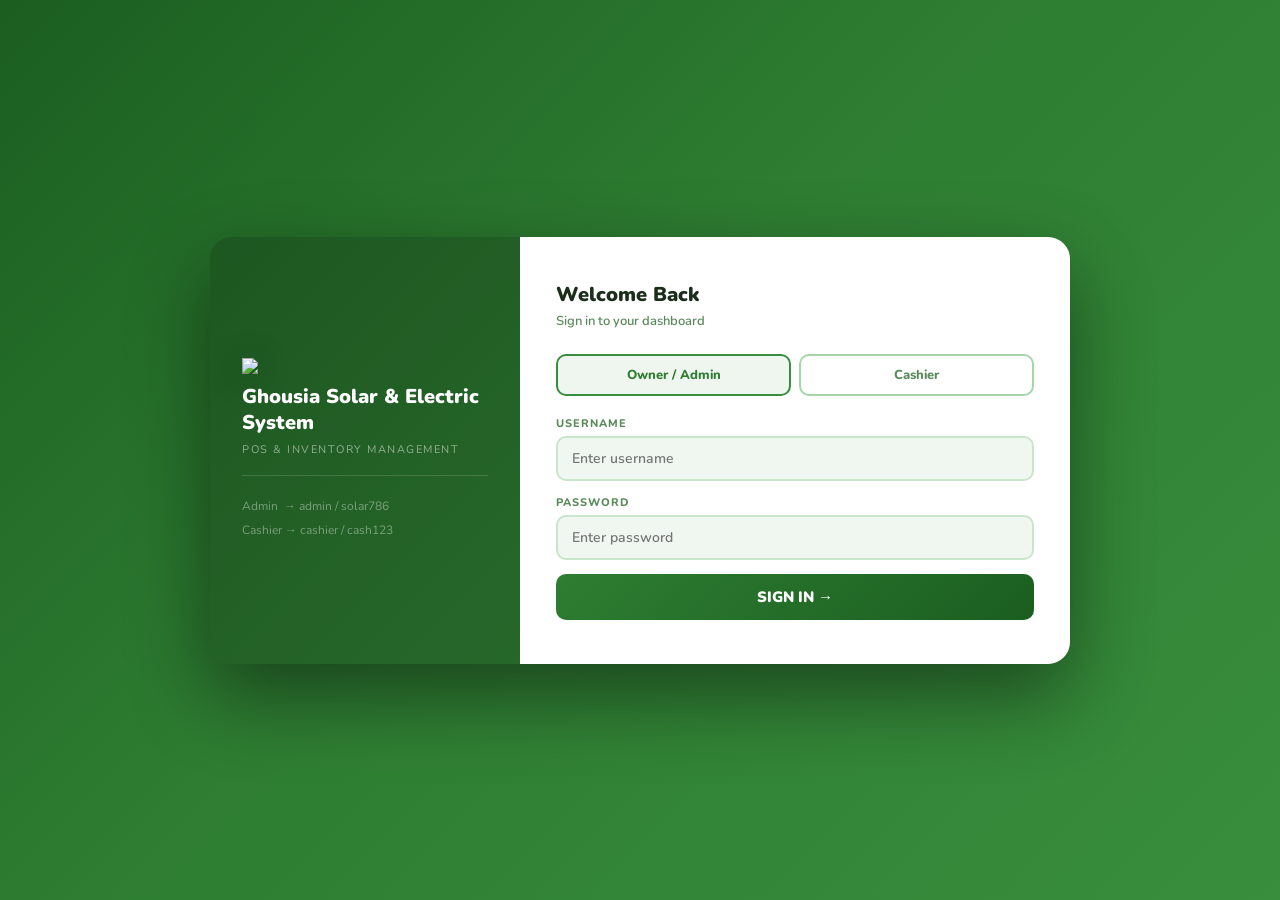
==== index.html @ 490445fc "index.html" ====
<!DOCTYPE html>
<html lang="en">
<head>
<meta charset="UTF-8">
<meta name="viewport" content="width=device-width, initial-scale=1.0">
<title>Ghousia Solar & Electric System — POS</title>
<link href="https://fonts.googleapis.com/css2?family=Nunito:wght@400;600;700;800;900&family=JetBrains+Mono:wght@400;600&display=swap" rel="stylesheet">
<style>
:root{
  --g1:#1B5E20;--g2:#2E7D32;--g3:#388E3C;--g4:#43A047;
  --g-accent:#00E676;--g-xlt:#C8E6C9;
  --bg:#F0F7F0;--panel:#E8F5E9;--card:#FFFFFF;
  --border:#C8E6C9;--border2:#A5D6A7;
  --text:#1A2E1A;--text2:#2E5D2E;--muted:#5A8A5A;
  --amber:#FF8F00;--red:#D32F2F;--blue:#1565C0;
  --sidebar:#1B5E20;
}
*{margin:0;padding:0;box-sizing:border-box;}
body{font-family:"Nunito",sans-serif;background:var(--bg);color:var(--text);min-height:100vh;}
@keyframes fadeUp{from{opacity:0;transform:translateY(16px)}to{opacity:1;transform:translateY(0)}}
::-webkit-scrollbar{width:5px}::-webkit-scrollbar-track{background:var(--bg)}::-webkit-scrollbar-thumb{background:var(--border2);border-radius:10px}

/* LOGIN */
#loginScreen{position:fixed;inset:0;z-index:9999;display:flex;align-items:center;justify-content:center;background:linear-gradient(135deg,#1B5E20,#2E7D32 45%,#388E3C)}
.lw{display:flex;border-radius:22px;overflow:hidden;width:860px;max-width:96vw;box-shadow:0 32px 80px rgba(0,0,0,.45);animation:fadeUp .5s ease}
.ll{width:310px;padding:44px 32px;display:flex;flex-direction:column;justify-content:center;flex-shrink:0;background:rgba(0,0,0,.2)}
.ll h1{font-size:20px;font-weight:900;color:#fff;line-height:1.3;margin-top:10px}
.ll p{font-size:11px;color:rgba(255,255,255,.5);margin-top:6px;letter-spacing:1.5px;text-transform:uppercase}
.ll hr{border:none;border-top:1px solid rgba(255,255,255,.15);margin:18px 0}
.ll .hint{font-size:12px;color:rgba(255,255,255,.4);line-height:2}
.lr{flex:1;background:#fff;padding:44px 36px}
.lr h2{font-size:20px;font-weight:900;color:var(--text);margin-bottom:4px}
.lr .sub{font-size:13px;color:var(--muted);margin-bottom:24px;font-weight:600}
.role-tabs{display:flex;gap:8px;margin-bottom:20px}
.role-tab{flex:1;padding:10px 8px;border:2px solid var(--border2);border-radius:10px;background:transparent;color:var(--muted);cursor:pointer;font-family:"Nunito",sans-serif;font-size:13px;font-weight:800;transition:.2s;text-align:center}
.role-tab.active{border-color:var(--g3);color:var(--g2);background:rgba(56,142,60,.08)}
.fg{margin-bottom:14px}
.fg label{display:block;font-size:11px;color:var(--muted);margin-bottom:5px;letter-spacing:1px;text-transform:uppercase;font-weight:800}
.fg input{width:100%;padding:11px 14px;background:var(--bg);border:2px solid var(--border);border-radius:10px;color:var(--text);font-family:"Nunito",sans-serif;font-size:14px;font-weight:600;outline:none;transition:.2s}
.fg input:focus{border-color:var(--g3);background:#fff}
.login-btn{width:100%;padding:13px;background:linear-gradient(135deg,#2E7D32,#1B5E20);border:none;border-radius:10px;color:#fff;font-family:"Nunito",sans-serif;font-size:15px;font-weight:900;cursor:pointer;transition:.2s;text-transform:uppercase}
.login-btn:hover{transform:translateY(-2px);box-shadow:0 8px 24px rgba(46,125,50,.45)}
.login-err{color:var(--red);font-size:12px;font-weight:800;text-align:center;margin-top:10px;display:none}

/* APP SHELL */
#app{display:none;height:100vh;flex-direction:row}
.sidebar{width:224px;background:var(--sidebar);display:flex;flex-direction:column;flex-shrink:0}
.sb-logo{padding:16px 14px 12px;border-bottom:1px solid rgba(255,255,255,.1)}
.sb-title{font-size:12px;font-weight:900;color:#A5D6A7;margin-top:6px;line-height:1.3}
.sb-sub{font-size:10px;color:rgba(255,255,255,.35)}
.sb-nav{flex:1;padding:10px 8px;overflow-y:auto}
.nav-sec{font-size:9px;color:rgba(255,255,255,.28);text-transform:uppercase;letter-spacing:1.5px;font-weight:800;padding:12px 8px 5px}
.nb{width:100%;display:flex;align-items:center;gap:9px;padding:9px 12px;border-radius:9px;border:none;background:transparent;color:rgba(255,255,255,.5);cursor:pointer;font-family:"Nunito",sans-serif;font-size:13px;font-weight:700;transition:.2s;margin-bottom:2px;text-align:left}
.nb:hover{background:rgba(255,255,255,.08);color:rgba(255,255,255,.9)}
.nb.active{background:var(--g-accent);color:#1B5E20}
.ni{font-size:14px;width:18px;text-align:center;flex-shrink:0}
.sb-foot{padding:12px 8px;border-top:1px solid rgba(255,255,255,.1)}
.user-info{padding:9px 12px;border-radius:9px;background:rgba(255,255,255,.07);margin-bottom:8px}
.u-role{font-size:10px;color:var(--g-accent);font-weight:900;text-transform:uppercase;letter-spacing:1px}
.u-name{font-size:13px;color:#fff;font-weight:800;margin-top:2px}
.logout-btn{width:100%;padding:9px;background:rgba(211,47,47,.14);border:1.5px solid rgba(211,47,47,.3);border-radius:8px;color:#ef5350;cursor:pointer;font-family:"Nunito",sans-serif;font-size:12px;font-weight:800;transition:.2s}
.logout-btn:hover{background:rgba(211,47,47,.26)}

/* TOPBAR */
.main{flex:1;display:flex;flex-direction:column;overflow:hidden}
.topbar{height:52px;background:var(--panel);border-bottom:2px solid var(--border);display:flex;align-items:center;padding:0 20px;flex-shrink:0;gap:12px}
.topbar h3{font-size:15px;font-weight:900;color:var(--text)}
.gst-pill{display:flex;align-items:center;gap:7px;padding:5px 13px;border-radius:20px;border:2px solid var(--border2);background:#fff;cursor:pointer;font-size:12px;font-weight:800;color:var(--muted);transition:.2s;user-select:none}
.gst-pill.on{border-color:var(--g3);color:var(--g2);background:var(--g-xlt)}
.gst-dot{width:8px;height:8px;border-radius:50%;background:var(--muted);transition:.2s}
.gst-pill.on .gst-dot{background:var(--g3)}
.tb-right{margin-left:auto;display:flex;align-items:center;gap:10px}
.clock{font-family:"JetBrains Mono",monospace;font-size:12px;color:var(--text2);font-weight:600}
.content{flex:1;overflow-y:auto;padding:18px 20px;background:var(--bg)}
.page{display:none;animation:fadeUp .3s ease}
.page.active{display:block}

/* STATS */
.stats-grid{display:grid;grid-template-columns:repeat(4,1fr);gap:12px;margin-bottom:18px}
.sc{background:var(--card);border:2px solid var(--border);border-radius:13px;padding:15px 17px}
.sc .si{font-size:22px;margin-bottom:6px}
.sc .sl{font-size:10px;color:var(--muted);font-weight:800;text-transform:uppercase;letter-spacing:1px}
.sc .sv{font-size:23px;font-weight:900;margin-top:4px;font-family:"JetBrains Mono",monospace}
.sc.green .sv{color:var(--g3)}.sc.amber .sv{color:var(--amber)}.sc.blue .sv{color:var(--blue)}.sc.red .sv{color:var(--red)}

/* HELPERS */
.sh{display:flex;align-items:center;justify-content:space-between;margin-bottom:12px}
.st{font-size:15px;font-weight:900;color:var(--text)}.st span{color:var(--g3)}
.btn{padding:8px 16px;border-radius:9px;border:none;cursor:pointer;font-family:"Nunito",sans-serif;font-size:13px;font-weight:800;display:inline-flex;align-items:center;gap:5px;transition:.2s}
.btn-primary{background:linear-gradient(135deg,#388E3C,#1B5E20);color:#fff}
.btn-primary:hover{transform:translateY(-1px);box-shadow:0 5px 16px rgba(56,142,60,.4)}
.btn-success{background:rgba(56,142,60,.1);color:var(--g3);border:1.5px solid rgba(56,142,60,.3)}
.btn-success:hover{background:rgba(56,142,60,.2)}
.btn-danger{background:rgba(211,47,47,.09);color:var(--red);border:1.5px solid rgba(211,47,47,.2)}
.btn-danger:hover{background:rgba(211,47,47,.18)}
.btn-ghost{background:#fff;color:var(--text2);border:1.5px solid var(--border2)}
.btn-ghost:hover{border-color:var(--g3);color:var(--g2)}
.btn-blue{background:rgba(21,101,192,.1);color:var(--blue);border:1.5px solid rgba(21,101,192,.25)}
.btn-blue:hover{background:rgba(21,101,192,.2)}
.btn-amber{background:rgba(255,143,0,.1);color:var(--amber);border:1.5px solid rgba(255,143,0,.25)}
.btn-sm{padding:5px 10px;font-size:12px}

/* TABLE */
.tw{background:var(--card);border:2px solid var(--border);border-radius:13px;overflow:hidden}
table{width:100%;border-collapse:collapse}
th{background:var(--panel);padding:10px 13px;text-align:left;font-size:10px;color:var(--muted);text-transform:uppercase;letter-spacing:1px;font-weight:900;border-bottom:2px solid var(--border)}
td{padding:10px 13px;border-top:1px solid var(--border);font-size:13px;color:var(--text);vertical-align:middle}
tr:hover td{background:rgba(56,142,60,.025)}
.badge{display:inline-block;padding:3px 9px;border-radius:20px;font-size:11px;font-weight:800}
.bg-green{background:rgba(56,142,60,.12);color:var(--g3)}
.bg-red{background:rgba(211,47,47,.12);color:var(--red)}
.bg-yellow{background:rgba(255,143,0,.14);color:#B86A00}
.bg-blue{background:rgba(21,101,192,.12);color:var(--blue)}
.bg-purple{background:rgba(156,39,176,.12);color:#7B1FA2}

/* SEARCH */
.sr{display:flex;gap:10px;margin-bottom:12px;align-items:center}
.sb2{flex:1;display:flex;align-items:center;gap:8px;background:var(--card);border:2px solid var(--border);border-radius:10px;padding:9px 13px}
.sb2 input{flex:1;background:transparent;border:none;color:var(--text);font-family:"Nunito",sans-serif;font-size:14px;font-weight:600;outline:none}
.sb2 input::placeholder{color:var(--muted)}

/* MODAL */
.mo{position:fixed;inset:0;background:rgba(27,94,32,.45);backdrop-filter:blur(5px);display:none;align-items:center;justify-content:center;z-index:1000}
.mo.open{display:flex}
.md{background:var(--card);border:2px solid var(--border);border-radius:18px;padding:26px;width:520px;max-width:96vw;max-height:90vh;overflow-y:auto;animation:fadeUp .3s ease}
.md-wide{width:700px}
.md h3{font-size:17px;font-weight:900;margin-bottom:18px;color:var(--g2)}
.mg{display:grid;grid-template-columns:1fr 1fr;gap:12px}
.mg.triple{grid-template-columns:1fr 1fr 1fr}
.fg2{display:flex;flex-direction:column;gap:5px}
.fg2.full{grid-column:1/-1}
.fg2 label{font-size:11px;color:var(--muted);text-transform:uppercase;letter-spacing:1px;font-weight:800}
.fg2 input,.fg2 select,.fg2 textarea{padding:10px 13px;background:var(--bg);border:2px solid var(--border);border-radius:9px;color:var(--text);font-family:"Nunito",sans-serif;font-size:14px;font-weight:600;outline:none;transition:.2s}
.fg2 input:focus,.fg2 select:focus{border-color:var(--g3);background:#fff}
.fg2 select option{background:#fff}
.ma{display:flex;gap:9px;margin-top:20px;justify-content:flex-end}

/* POS */
.pos-layout{display:grid;grid-template-columns:1fr 368px;gap:13px;height:calc(100vh - 92px)}
.pos-left{overflow-y:auto;display:flex;flex-direction:column;gap:10px}
.cat-tabs{display:flex;gap:6px;flex-wrap:wrap}
.ct{padding:6px 13px;border-radius:20px;border:2px solid var(--border2);background:#fff;color:var(--muted);cursor:pointer;font-family:"Nunito",sans-serif;font-size:12px;font-weight:800;transition:.2s;white-space:nowrap}
.ct.active{background:var(--g3);color:#fff;border-color:var(--g3)}
.pg{display:grid;grid-template-columns:repeat(auto-fill,minmax(148px,1fr));gap:9px}
.pc{background:var(--card);border:2px solid var(--border);border-radius:11px;padding:13px;cursor:pointer;transition:.2s}
.pc:hover{border-color:var(--g3);transform:translateY(-2px);box-shadow:0 5px 18px rgba(56,142,60,.18)}
.pc.oos{opacity:.4;pointer-events:none}
.pi{font-size:24px;margin-bottom:5px}.pn{font-size:12px;font-weight:800;line-height:1.3}
.pp{font-size:13px;font-weight:900;color:var(--g3);margin-top:4px;font-family:"JetBrains Mono",monospace}
.pst{font-size:11px;color:var(--muted);margin-top:2px;font-weight:600}
.pos-cart{background:var(--card);border:2px solid var(--border);border-radius:13px;display:flex;flex-direction:column;overflow:hidden}
.ch{padding:12px 15px;border-bottom:2px solid var(--border);background:var(--panel);display:flex;align-items:center;justify-content:space-between}
.ch h3{font-size:14px;font-weight:900}
.cb{flex:1;overflow-y:auto;padding:9px}
.ci{display:flex;align-items:center;gap:7px;padding:8px 9px;border-radius:9px;margin-bottom:5px;background:var(--bg);border:1.5px solid var(--border)}
.cii{flex:1;min-width:0}
.cin{font-size:12px;font-weight:800;white-space:nowrap;overflow:hidden;text-overflow:ellipsis}
.cip{font-size:11px;color:var(--muted);font-weight:600}
.qc{display:flex;align-items:center;gap:3px;flex-shrink:0}
.qb{width:21px;height:21px;border-radius:6px;border:1.5px solid var(--border2);background:#fff;color:var(--text);cursor:pointer;font-size:14px;display:flex;align-items:center;justify-content:center;font-weight:900}
.qb:hover{border-color:var(--g3);color:var(--g3)}
.qv{font-family:"JetBrains Mono",monospace;font-size:13px;min-width:20px;text-align:center;font-weight:700}
.cf{padding:12px 15px;border-top:2px solid var(--border);background:var(--panel)}
.tr{display:flex;justify-content:space-between;align-items:center;font-size:13px;color:var(--text2);margin-bottom:5px;font-weight:700}
.tr.gstr{color:var(--amber)}
.tr.big{font-size:19px;font-weight:900;color:var(--g2);margin-top:8px;padding-top:8px;border-top:2px dashed var(--border2)}
.fl{font-size:10px;color:var(--muted);font-weight:800;text-transform:uppercase;letter-spacing:1px;margin:9px 0 4px}
.fi{width:100%;padding:8px 12px;background:#fff;border:2px solid var(--border);border-radius:8px;color:var(--text);font-family:"Nunito",sans-serif;font-size:13px;font-weight:700;outline:none}
.fi:focus{border-color:var(--g3)}
.fi-sm{width:74px;padding:4px 8px;background:#fff;border:2px solid var(--border);border-radius:7px;font-family:"Nunito",sans-serif;font-size:13px;font-weight:700;color:var(--text);text-align:right;outline:none}
.ckbtn{width:100%;padding:13px;margin-top:11px;background:linear-gradient(135deg,#388E3C,#1B5E20);border:none;border-radius:10px;color:#fff;font-family:"Nunito",sans-serif;font-size:15px;font-weight:900;cursor:pointer;transition:.2s}
.ckbtn:hover{transform:translateY(-1px);box-shadow:0 7px 22px rgba(56,142,60,.45)}

/* REPORTS */
.rg{display:grid;grid-template-columns:repeat(3,1fr);gap:12px;margin-bottom:18px}
.rc{background:var(--card);border:2px solid var(--border);border-radius:13px;padding:17px}
.rc h4{font-size:10px;font-weight:800;color:var(--muted);text-transform:uppercase;letter-spacing:1px;margin-bottom:7px}
.rbig{font-size:25px;font-weight:900;font-family:"JetBrains Mono",monospace}
.rsub{font-size:12px;color:var(--muted);margin-top:3px;font-weight:600}

/* ACTIVITY */
.ait{display:flex;align-items:flex-start;gap:10px;padding:10px 13px;border-bottom:1px solid var(--border);font-size:13px}
.ait:last-child{border-bottom:none}
.ad{width:9px;height:9px;border-radius:50%;flex-shrink:0;margin-top:4px}
.ad.sale{background:var(--g3)}.ad.restock{background:var(--blue)}.ad.product{background:var(--amber)}.ad.customer{background:#9C27B0}.ad.expense{background:var(--red)}

/* TOP PRODUCTS */
.tpi{display:flex;align-items:center;gap:10px;padding:9px 13px;border-bottom:1px solid var(--border)}
.tpi:last-child{border-bottom:none}
.tpr{width:22px;height:22px;border-radius:50%;background:var(--g3);color:#fff;font-size:11px;font-weight:900;display:flex;align-items:center;justify-content:center;flex-shrink:0}
.pb-wrap{background:var(--bg);border-radius:20px;height:7px;overflow:hidden;margin-top:5px}
.pb{height:100%;border-radius:20px;background:linear-gradient(90deg,#388E3C,#00E676);transition:width .4s ease}

/* QUICK ACTIONS */
.qa{display:flex;gap:9px;margin-bottom:18px;flex-wrap:wrap}
.qab{display:flex;align-items:center;gap:7px;padding:9px 16px;border-radius:11px;border:2px solid var(--border2);background:var(--card);color:var(--text2);cursor:pointer;font-family:"Nunito",sans-serif;font-size:13px;font-weight:800;transition:.2s}
.qab:hover{border-color:var(--g3);color:var(--g2);transform:translateY(-1px);box-shadow:0 4px 14px rgba(56,142,60,.15)}

/* EXPENSE */
.exp-stats{display:grid;grid-template-columns:repeat(3,1fr);gap:12px;margin-bottom:16px}

/* RETURN */
.ret-item{display:flex;align-items:center;gap:10px;padding:8px 10px;border-radius:8px;background:var(--bg);border:1.5px solid var(--border);margin-bottom:6px}

/* RECEIPT */
.receipt{background:#fff;color:#222;padding:20px;border-radius:10px;font-family:"JetBrains Mono",monospace;font-size:12px;border:2px dashed #bbb;max-width:295px;margin:0 auto;line-height:1.6}
.receipt h4{text-align:center;font-size:14px;margin-bottom:2px;font-weight:700}
.rsub2{text-align:center;font-size:11px;color:#777;margin-bottom:4px}
.rl{display:flex;justify-content:space-between;margin:2px 0;font-size:12px}
.rdiv{border-top:1px dashed #ccc;margin:6px 0}
.rtot{font-weight:700;font-size:13px}
.rgst{color:#B86A00;font-weight:700}

/* TOAST */
#toast{position:fixed;bottom:24px;right:24px;background:var(--card);border:2px solid var(--border);border-radius:11px;padding:12px 18px;font-size:13px;font-weight:800;display:none;z-index:9998;border-left:4px solid var(--g3);box-shadow:0 6px 24px rgba(0,0,0,.1);animation:fadeUp .3s ease}
#toast.err{border-left-color:var(--red)}
#toast.warn{border-left-color:var(--amber)}

.empty{text-align:center;padding:40px 20px;color:var(--muted)}
.empty .ei{font-size:38px;margin-bottom:8px}
.empty p{font-size:14px;font-weight:700}

/* CSV Import area */
.import-zone{border:2px dashed var(--border2);border-radius:11px;padding:20px;text-align:center;background:var(--bg);cursor:pointer;transition:.2s}
.import-zone:hover{border-color:var(--g3);background:var(--g-xlt)}
.import-zone input[type=file]{display:none}
</style>
</head>
<body>

<!-- LOGIN -->
<div id="loginScreen">
  <div class="lw">
    <div class="ll">
      <img src="g1.png" style="width:120px;height:auto;display:block;filter:drop-shadow(0 4px 16px rgba(0,0,0,.3))">
      <h1>Ghousia Solar & Electric System</h1>
      <p>POS &amp; Inventory Management</p>
      <hr>
      <div class="hint"> Admin &nbsp;→ admin / solar786<br> Cashier → cashier / cash123</div>
    </div>
    <div class="lr">
      <h2>Welcome Back </h2>
      <div class="sub">Sign in to your dashboard</div>
      <div class="role-tabs">
        <button class="role-tab active" onclick="setRole('admin')"> Owner / Admin</button>
        <button class="role-tab" onclick="setRole('cashier')"> Cashier</button>
      </div>
      <div class="fg"><label>Username</label><input type="text" id="loginUser" placeholder="Enter username"></div>
      <div class="fg"><label>Password</label><input type="password" id="loginPass" placeholder="Enter password"></div>
      <button class="login-btn" onclick="doLogin()">Sign In →</button>
      <div class="login-err" id="loginError"> Invalid credentials. Try again.</div>
    </div>
  </div>
</div>

<!-- APP -->
<div id="app">
  <div class="sidebar">
    <div class="sb-logo">
      <img src="g1.png" style="width:46px;height:46px;object-fit:contain;display:block;filter:drop-shadow(0 2px 8px rgba(0,0,0,.4))">
      <div class="sb-title">Ghousia Solar & Electric</div>
      <div class="sb-sub">Point of Sale System</div>
    </div>
    <nav class="sb-nav">
      <div class="nav-sec">Main</div>
      <button class="nb active" onclick="showPage('dashboard')" id="nav-dashboard"><span class="ni"></span>Dashboard</button>
      <button class="nb" onclick="showPage('pos')" id="nav-pos"><span class="ni"></span>POS / Sale</button>
      <div class="nav-sec">Management</div>
      <button class="nb" onclick="showPage('inventory')" id="nav-inventory"><span class="ni"></span>Inventory</button>
      <button class="nb" onclick="showPage('customers')" id="nav-customers"><span class="ni"></span>Customers</button>
      <button class="nb" onclick="showPage('sales')" id="nav-sales"><span class="ni"></span>Sales History</button>
      <button class="nb" onclick="showPage('reports')" id="nav-reports"><span class="ni"></span>Reports</button>
      <div class="nav-sec admin-only">Admin</div>
      <button class="nb admin-only" onclick="showPage('expenses')" id="nav-expenses"><span class="ni"></span>Expenses</button>
      <button class="nb" onclick="showPage('returns')" id="nav-returns"><span class="ni">↩</span>Returns</button>
      <button class="nb" onclick="showPage('activity')" id="nav-activity"><span class="ni"></span>Activity Log</button>
      <button class="nb admin-only" onclick="showPage('settings')" id="nav-settings"><span class="ni">⚙️</span>Settings</button>
    </nav>
    <div class="sb-foot">
      <div class="user-info"><div class="u-role" id="uRole">—</div><div class="u-name" id="uName">—</div></div>
      <button class="logout-btn" onclick="doLogout()"> Logout</button>
    </div>
  </div>

  <div class="main">
    <div class="topbar">
      <h3 id="topTitle">Dashboard</h3>
      <div class="gst-pill" id="gstPill" onclick="toggleGST()">
        <div class="gst-dot"></div><span id="gstPillTxt">GST OFF</span><span id="gstPillRate" style="font-family:JetBrains Mono,monospace;font-size:11px"></span>
      </div>
      <div class="tb-right"><span class="clock" id="clk"></span></div>
    </div>
    <div class="content">

<!-- DASHBOARD -->
<div class="page active" id="page-dashboard">
  <div class="qa">
    <button class="qab" onclick="showPage('pos')"><span></span>New Sale</button>
    <button class="qab admin-only" onclick="openAddProd()"><span>➕</span>Add Product</button>
    <button class="qab admin-only" onclick="openAddExpense()"><span>💸</span>Add Expense</button>
    <button class="qab" onclick="showPage('returns')"><span>↩️</span>Return</button>
    <button class="qab" onclick="showPage('reports')"><span>📈</span>Reports</button>
  </div>
  <div class="stats-grid">
    <div class="sc green"><div class="si">💰</div><div class="sl">Today Revenue</div><div class="sv" id="d-rev">Rs 0</div></div>
    <div class="sc amber"><div class="si"></div><div class="sl">Items Sold Today</div><div class="sv" id="d-items">0</div></div>
    <div class="sc blue"><div class="si">🗃️</div><div class="sl">Total Products</div><div class="sv" id="d-prods">0</div></div>
    <div class="sc red"><div class="si">⚠️</div><div class="sl">Low Stock Alerts</div><div class="sv" id="d-low">0</div></div>
  </div>
  <div style="display:grid;grid-template-columns:1fr 1fr;gap:14px">
    <div>
      <div class="sh"><div class="st">⚠️ Low <span>Stock</span></div></div>
      <div class="tw"><table><thead><tr><th>Product</th><th>Stock</th><th>Action</th></tr></thead><tbody id="lowTbl"></tbody></table></div>
    </div>
    <div>
      <div class="sh"><div class="st">🕑 Recent <span>Sales</span></div></div>
      <div class="tw"><table><thead><tr><th>Invoice</th><th>Total</th><th>GST</th><th>Time</th></tr></thead><tbody id="recTbl"></tbody></table></div>
    </div>
  </div>
</div>

<!-- POS -->
<div class="page" id="page-pos">
  <div class="pos-layout">
    <div class="pos-left">
      <div class="sr"><div class="sb2"><span>🔍</span><input type="text" id="posQ" placeholder="Search products by name or SKU..." oninput="renderPOS()"></div></div>
      <div class="cat-tabs" id="catTabs"></div>
      <div class="pg" id="prodGrid"></div>
    </div>
    <div class="pos-cart">
      <div class="ch"><h3>🛒 Current Sale</h3><button class="btn btn-danger btn-sm" onclick="clearCart()">Clear</button></div>
      <div class="cb" id="cartBody"><div class="empty"><div class="ei">🛒</div><p>Cart is empty</p></div></div>
      <div class="cf">
        <div class="tr"><span>Subtotal</span><span id="cSub">Rs 0</span></div>
        <div class="tr"><span>Discount (Rs)</span><input type="number" id="discInp" value="0" min="0" oninput="updateTotals()" class="fi-sm"></div>
        <div class="tr gstr" id="gstRow" style="display:none"><span>GST (<span id="gstRD">0</span>%)</span><span id="cGST">Rs 0</span></div>
        <div class="tr big"><span>TOTAL</span><span id="cTotal">Rs 0</span></div>
        <div class="fl">Customer</div>
        <select class="fi" id="posCust"><option value="">— Walk-in Customer —</option></select>
        <div class="fl">Payment Method</div>
        <select class="fi" id="payMeth"><option>Cash</option><option>Bank Transfer</option><option>JazzCash</option><option>EasyPaisa</option><option>Credit</option></select>
        <button class="ckbtn" onclick="checkout()">⚡ COMPLETE SALE</button>
      </div>
    </div>
  </div>
</div>

<!-- INVENTORY -->
<div class="page" id="page-inventory">
  <div class="sh">
    <div class="st"> <span>Inventory</span></div>
    <div style="display:flex;gap:7px;flex-wrap:wrap">
      <button class="btn btn-ghost" onclick="exportInvCSV()">📥 Export CSV</button>
      <button class="btn btn-amber" onclick="triggerImportCSV()">📤 Import CSV</button>
      <input type="file" id="csvFileInput" accept=".csv" style="display:none" onchange="importInvCSV(event)">
      <button class="btn btn-ghost" onclick="downloadCSVTemplate()">📋 CSV Template</button>
      <button class="btn btn-primary admin-only" onclick="openAddProd()">➕ Add Product</button>
    </div>
  </div>
  <!-- CSV instructions -->
  <div id="csvHelp" style="background:#fff;border:2px solid var(--border);border-radius:11px;padding:13px 16px;margin-bottom:13px;font-size:12px;color:var(--text2)">
    <b style="color:var(--g2)">📋 CSV Import Format:</b> Columns must be in order →
    <code style="background:var(--bg);padding:2px 6px;border-radius:5px;font-family:JetBrains Mono,monospace">Name, SKU, Category, BuyPrice, SellPrice, Stock, MinStock, Unit, Icon, Description</code>
    &nbsp;<button class="btn btn-ghost btn-sm" onclick="document.getElementById('csvHelp').style.display='none'">✕</button>
  </div>
  <div class="sr">
    <div class="sb2"><span>🔍</span><input type="text" id="invQ" placeholder="Search by name, SKU, category..." oninput="renderInv()"></div>
    <select id="invCatF" onchange="renderInv()" style="padding:9px 13px;background:var(--card);border:2px solid var(--border);border-radius:10px;font-family:Nunito,sans-serif;font-size:13px;font-weight:700;color:var(--text2);outline:none"><option value="">All Categories</option></select>
    <select id="invStatusF" onchange="renderInv()" style="padding:9px 13px;background:var(--card);border:2px solid var(--border);border-radius:10px;font-family:Nunito,sans-serif;font-size:13px;font-weight:700;color:var(--text2);outline:none">
      <option value="">All Status</option><option value="low">Low Stock</option><option value="out">Out of Stock</option><option value="ok">In Stock</option>
    </select>
  </div>
  <div class="tw">
    <table><thead><tr><th>SKU</th><th>Product</th><th>Category</th><th>Buy Price</th><th>Sell Price</th><th>Stock</th><th>Min Stock</th><th>Status</th><th>Actions</th></tr></thead>
    <tbody id="invTbl"></tbody></table>
  </div>
</div>

<!-- CUSTOMERS -->
<div class="page" id="page-customers">
  <div class="sh">
    <div class="st">👥 <span>Customers</span></div>
    <div style="display:flex;gap:7px">
      <button class="btn btn-ghost" onclick="exportCustCSV()">📥 Export CSV</button>
      <button class="btn btn-primary" onclick="openAddCust()">➕ Add Customer</button>
    </div>
  </div>
  <div class="sr" style="margin-bottom:14px"><div class="sb2"><span>🔍</span><input type="text" id="custQ" placeholder="Search by name or phone..." oninput="renderCusts()"></div></div>
  <div id="custGrid" style="display:grid;grid-template-columns:repeat(auto-fill,minmax(268px,1fr));gap:13px"></div>
</div>

<!-- SALES HISTORY -->
<div class="page" id="page-sales">
  <div class="sh">
    <div class="st">📋 Sales <span>History</span></div>
    <div style="display:flex;gap:7px;align-items:center">
      <input type="date" id="saleDateF" onchange="renderSales()" style="padding:8px 13px;background:var(--card);border:2px solid var(--border);border-radius:9px;color:var(--text);font-family:Nunito,sans-serif;font-size:13px;font-weight:700;outline:none">
      <button class="btn btn-ghost" onclick="document.getElementById('saleDateF').value='';renderSales()">Clear</button>
      <button class="btn btn-ghost" onclick="exportSalesCSV()">📥 Export</button>
    </div>
  </div>
  <div class="tw"><table><thead><tr><th>Invoice</th><th>Date & Time</th><th>Customer</th><th>Items</th><th>Payment</th><th>Subtotal</th><th>Discount</th><th>GST</th><th>Total</th><th>Cashier</th><th></th></tr></thead><tbody id="saleTbl"></tbody></table></div>
</div>

<!-- REPORTS -->
<div class="page" id="page-reports">
  <div class="sh">
    <div class="st">📈 Reports & <span>Analytics</span></div>
    <div style="display:flex;gap:7px">
      <select id="repPeriod" onchange="renderReports()" style="padding:8px 13px;background:var(--card);border:2px solid var(--border);border-radius:9px;font-family:Nunito,sans-serif;font-size:13px;font-weight:700;color:var(--text2);outline:none">
        <option value="today">Today</option><option value="week">This Week</option><option value="month" selected>This Month</option><option value="all">All Time</option>
      </select>
      <button class="btn btn-ghost" onclick="exportRepCSV()">📥 Export Report</button>
    </div>
  </div>
  <div class="rg" id="repCards"></div>
  <div style="display:grid;grid-template-columns:1fr 1fr;gap:14px">
    <div><div class="sh"><div class="st">🏆 Top <span>Products</span></div></div><div class="tw" id="topProdsWrap"></div></div>
    <div><div class="sh"><div class="st">💳 Payment <span>Breakdown</span></div></div><div class="tw" id="payBreak"></div></div>
  </div>
</div>

<!-- EXPENSES -->
<div class="page" id="page-expenses">
  <div class="sh">
    <div class="st">💸 <span>Expenses</span></div>
    <div style="display:flex;gap:7px">
      <button class="btn btn-ghost" onclick="exportExpCSV()">📥 Export</button>
      <button class="btn btn-primary admin-only" onclick="openAddExpense()">➕ Add Expense</button>
    </div>
  </div>
  <div class="exp-stats" id="expStats"></div>
  <div class="tw"><table><thead><tr><th>Date</th><th>Category</th><th>Description</th><th>Amount</th><th>Paid By</th><th>Note</th><th>Actions</th></tr></thead><tbody id="expTbl"></tbody></table></div>
</div>

<!-- RETURNS -->
<div class="page" id="page-returns">
  <div class="sh"><div class="st">↩️ Returns & <span>Refunds</span></div></div>
  <div style="background:var(--card);border:2px solid var(--border);border-radius:13px;padding:18px;margin-bottom:14px">
    <div style="font-size:14px;font-weight:900;color:var(--text);margin-bottom:13px">🔍 Find Sale to Return</div>
    <div style="display:flex;gap:10px">
      <input type="number" id="retInvInp" placeholder="Invoice Number..." style="flex:1;padding:11px 14px;background:var(--bg);border:2px solid var(--border);border-radius:10px;color:var(--text);font-family:JetBrains Mono,monospace;font-size:15px;font-weight:700;outline:none">
      <button class="btn btn-primary" onclick="findReturnSale()">🔍 Find</button>
    </div>
    <div id="retDetails" style="margin-top:13px"></div>
  </div>
  <div class="sh"><div class="st">📋 Return <span>History</span></div></div>
  <div class="tw"><table><thead><tr><th>Return #</th><th>Invoice</th><th>Date</th><th>Customer</th><th>Items</th><th>Refund</th><th>Reason</th></tr></thead><tbody id="retTbl"></tbody></table></div>
</div>

<!-- ACTIVITY LOG -->
<div class="page" id="page-activity">
  <div class="sh"><div class="st">📝 Activity <span>Log</span></div><button class="btn btn-ghost" onclick="renderActivity()">🔄 Refresh</button></div>
  <div class="tw"><div id="actList"></div></div>
</div>

<!-- SETTINGS -->
<div class="page" id="page-settings">
  <div class="sh"><div class="st">⚙️ <span>Settings</span></div></div>
  <div style="display:grid;grid-template-columns:1fr 1fr;gap:15px">
    <div class="tw" style="padding:20px">
      <div style="font-size:14px;font-weight:900;color:var(--g2);margin-bottom:13px">🏪 Shop Info</div>
      <div class="fg2" style="margin-bottom:11px"><label>Shop Name</label><input type="text" id="sName"></div>
      <div class="fg2" style="margin-bottom:11px"><label>Address</label><input type="text" id="sAddr"></div>
      <div class="fg2" style="margin-bottom:13px"><label>Phone</label><input type="text" id="sPhone"></div>
      <button class="btn btn-primary" onclick="saveSettings()">Save Settings</button>
    </div>
    <div class="tw" style="padding:20px">
      <div style="font-size:14px;font-weight:900;color:var(--g2);margin-bottom:13px">🧾 GST / Tax Settings</div>
      <div class="fg2" style="margin-bottom:11px"><label>GST Rate (%)</label><input type="number" id="gstRateInp" placeholder="17" min="0" max="100" step="0.5"></div>
      <div style="display:flex;align-items:center;gap:10px;margin-bottom:13px;padding:11px;background:var(--bg);border-radius:9px;border:1.5px solid var(--border)">
        <div><div style="font-size:13px;font-weight:800">GST Status</div><div style="font-size:11px;color:var(--muted);font-weight:600" id="gstStatTxt">OFF</div></div>
        <button class="btn btn-success" id="gstTogBtn" onclick="toggleGST()" style="margin-left:auto">Enable GST</button>
      </div>
      <button class="btn btn-primary" onclick="saveGSTSettings()">Save GST Settings</button>
    </div>
    <div class="tw" style="padding:20px">
      <div style="font-size:14px;font-weight:900;color:var(--g2);margin-bottom:13px">🔒 Change Admin Password</div>
      <div class="fg2" style="margin-bottom:11px"><label>Current Password</label><input type="password" id="curP"></div>
      <div class="fg2" style="margin-bottom:11px"><label>New Password</label><input type="password" id="newP"></div>
      <div class="fg2" style="margin-bottom:13px"><label>Confirm Password</label><input type="password" id="conP"></div>
      <button class="btn btn-primary" onclick="changePwd()">Update Password</button>
    </div>
    <div class="tw" style="padding:20px">
      <div style="font-size:14px;font-weight:900;color:var(--g2);margin-bottom:13px">📂 Product Categories</div>
      <div style="display:flex;gap:8px;margin-bottom:11px">
        <input type="text" id="newCatInp" placeholder="New category name..." style="flex:1;padding:9px 13px;background:var(--bg);border:2px solid var(--border);border-radius:9px;color:var(--text);font-family:Nunito,sans-serif;font-size:14px;font-weight:600;outline:none">
        <button class="btn btn-primary" onclick="addCat()">Add</button>
      </div>
      <div id="catListEl"></div>
    </div>
    <div class="tw" style="padding:20px;grid-column:1/-1">
      <div style="font-size:14px;font-weight:900;color:var(--red);margin-bottom:8px">⚠️ Danger Zone</div>
      <p style="color:var(--muted);font-size:13px;margin-bottom:12px;font-weight:600">Irreversible actions.</p>
      <div style="display:flex;gap:10px">
        <button class="btn btn-danger" onclick="clearSales()">🗑 Clear Sales History</button>
        <button class="btn btn-danger" onclick="clearInv()">⚠️ Clear Inventory</button>
        <button class="btn btn-danger" onclick="clearAll()">🔥 Reset Everything</button>
      </div>
    </div>
  </div>
</div>

    </div><!-- content -->
  </div><!-- main -->
</div><!-- app -->

<!-- MODALS -->
<!-- Product Modal -->
<div class="mo" id="prodModal">
  <div class="md md-wide">
    <h3 id="prodModalTitle">➕ Add Product</h3>
    <div class="mg">
      <div class="fg2 full"><label>Product Name *</label><input type="text" id="pName" placeholder="e.g. 200W Solar Panel"></div>
      <div class="fg2"><label>SKU / Code</label><input type="text" id="pSKU" placeholder="SP-200W"></div>
      <div class="fg2"><label>Category</label><select id="pCat"></select></div>
      <div class="fg2"><label>Buy Price (Rs)</label><input type="number" id="pBuy" placeholder="0" min="0"></div>
      <div class="fg2"><label>Sell Price (Rs) *</label><input type="number" id="pSell" placeholder="0" min="0"></div>
      <div class="fg2"><label>Stock Quantity</label><input type="number" id="pStock" placeholder="0" min="0"></div>
      <div class="fg2"><label>Min Stock Alert</label><input type="number" id="pMin" placeholder="5" min="0"></div>
      <div class="fg2"><label>Unit</label><select id="pUnit"><option>Piece</option><option>Meter</option><option>Kg</option><option>Box</option><option>Roll</option><option>Set</option><option>Pair</option><option>Watt</option><option>Litre</option></select></div>
      <div class="fg2"><label>Emoji / Icon</label><input type="text" id="pIcon" placeholder="" maxlength="2"></div>
      <div class="fg2 full"><label>Description</label><input type="text" id="pDesc" placeholder="Optional description"></div>
    </div>
    <div class="ma"><button class="btn btn-ghost" onclick="closeModal('prodModal')">Cancel</button><button class="btn btn-primary" onclick="saveProd()"> Save Product</button></div>
  </div>
</div>

<!-- Restock Modal -->
<div class="mo" id="restockModal">
  <div class="md">
    <h3> Restock Product</h3>
    <p id="rstName" style="color:var(--muted);margin-bottom:13px;font-size:14px;font-weight:700"></p>
    <div class="fg2" style="margin-bottom:11px"><label>Current Stock</label><input type="text" id="rstCur" readonly style="opacity:.6"></div>
    <div class="fg2" style="margin-bottom:11px"><label>Quantity to Add</label><input type="number" id="rstQty" placeholder="Enter quantity" min="1"></div>
    <div class="fg2" style="margin-bottom:13px"><label>Note (optional)</label><input type="text" id="rstNote" placeholder="e.g. New shipment"></div>
    <div class="ma"><button class="btn btn-ghost" onclick="closeModal('restockModal')">Cancel</button><button class="btn btn-success" onclick="doRestock()"> Confirm Restock</button></div>
  </div>
</div>

<!-- Customer Modal -->
<div class="mo" id="custModal">
  <div class="md">
    <h3 id="custModalTitle">👤 Add Customer</h3>
    <div class="mg">
      <div class="fg2 full"><label>Full Name *</label><input type="text" id="cName" placeholder="Customer full name"></div>
      <div class="fg2"><label>Phone Number</label><input type="text" id="cPhone" placeholder="03xx-xxxxxxx"></div>
      <div class="fg2"><label>City / Area</label><input type="text" id="cCity" placeholder="e.g. Karachi"></div>
      <div class="fg2 full"><label>Address</label><input type="text" id="cAddr" placeholder="Full address (optional)"></div>
      <div class="fg2 full"><label>Notes</label><input type="text" id="cNotes" placeholder="Notes about this customer"></div>
    </div>
    <div class="ma"><button class="btn btn-ghost" onclick="closeModal('custModal')">Cancel</button><button class="btn btn-primary" onclick="saveCust()">💾 Save Customer</button></div>
  </div>
</div>

<!-- Customer History Modal -->
<div class="mo" id="custHistModal">
  <div class="md md-wide">
    <h3 id="custHistTitle">📋 Customer History</h3>
    <div id="custHistContent"></div>
    <div class="ma"><button class="btn btn-ghost" onclick="closeModal('custHistModal')">Close</button></div>
  </div>
</div>

<!-- Expense Modal -->
<div class="mo" id="expModal">
  <div class="md">
    <h3 id="expModalTitle">💸 Add Expense</h3>
    <div class="mg">
      <div class="fg2"><label>Category</label>
        <select id="expCat"><option>Electricity</option><option>Rent</option><option>Salaries</option><option>Transport</option><option>Purchase/Stock</option><option>Maintenance</option><option>Marketing</option><option>Other</option></select>
      </div>
      <div class="fg2"><label>Amount (Rs) *</label><input type="number" id="expAmt" placeholder="0" min="0"></div>
      <div class="fg2 full"><label>Description *</label><input type="text" id="expDesc" placeholder="What was this expense for?"></div>
      <div class="fg2"><label>Paid By</label><select id="expPaid"><option>Cash</option><option>Bank Transfer</option><option>JazzCash</option><option>EasyPaisa</option></select></div>
      <div class="fg2"><label>Date</label><input type="date" id="expDate"></div>
      <div class="fg2 full"><label>Note</label><input type="text" id="expNote" placeholder="Optional note"></div>
    </div>
    <div class="ma"><button class="btn btn-ghost" onclick="closeModal('expModal')">Cancel</button><button class="btn btn-primary" onclick="saveExp()">💾 Save Expense</button></div>
  </div>
</div>

<!-- Return Confirm Modal -->
<div class="mo" id="retModal">
  <div class="md">
    <h3>↩️ Process Return</h3>
    <p id="retSum" style="color:var(--muted);font-size:13px;font-weight:700;margin-bottom:13px"></p>
    <div id="retItemList" style="margin-bottom:13px"></div>
    <div class="fg2" style="margin-bottom:11px"><label>Reason</label>
      <select id="retReason"><option>Defective/Faulty</option><option>Wrong Item</option><option>Customer Changed Mind</option><option>Damaged</option><option>Other</option></select>
    </div>
    <div class="fg2" style="margin-bottom:13px"><label>Note</label><input type="text" id="retNote" placeholder="Additional details..."></div>
    <div style="background:rgba(56,142,60,.08);border:2px solid var(--border2);border-radius:10px;padding:11px;margin-bottom:4px">
      <div style="font-size:13px;font-weight:800">Refund Amount: <span id="retRefAmt" style="color:var(--g3);font-family:JetBrains Mono,monospace">Rs 0</span></div>
    </div>
    <div class="ma"><button class="btn btn-ghost" onclick="closeModal('retModal')">Cancel</button><button class="btn btn-danger" onclick="confirmReturn()">↩️ Process Refund</button></div>
  </div>
</div>

<!-- Receipt Modal -->
<div class="mo" id="receiptModal">
  <div class="md">
    <h3> Sale Complete!</h3>
    <div id="receiptContent"></div>
    <div class="ma"><button class="btn btn-ghost" onclick="closeModal('receiptModal')">Close</button><button class="btn btn-primary" onclick="printReceipt()">🖨 Print</button></div>
  </div>
</div>

<!-- Sale Detail Modal -->
<div class="mo" id="saleDetModal">
  <div class="md">
    <h3>📋 Sale Details</h3>
    <div id="saleDetContent"></div>
    <div class="ma"><button class="btn btn-ghost" onclick="closeModal('saleDetModal')">Close</button><button class="btn btn-primary" onclick="printSaleDet()">🖨 Print</button></div>
  </div>
</div>

<div id="toast"></div>

<script>
// ============================================================
// DATABASE
// ============================================================
const DB_KEY = 'ghouDB5';
let DB = {
  users:{ admin:'solar786', cashier:'cash123' },
  products:[], sales:[], customers:[], expenses:[], returns:[], activityLog:[],
  categories:['Solar Panels','Inverters','Batteries','Cables & Wires','Charge Controllers','Mounting','LED Lights','Accessories'],
  settings:{ shopName:'Ghousia Solar & Electric System', address:'', phone:'', gstRate:17, gstEnabled:false },
  nextInvoice:1001, nextProdId:1, nextCustId:1, nextRetNo:1
};
let currentUser=null, cart=[], editProd=null, editCust=null, editExp=null, rstTarget=null, retSale=null, retSelectedItems=[];

function loadDB(){
  try{ const s=localStorage.getItem(DB_KEY); if(s){ const d=JSON.parse(s); Object.assign(DB,d); } }catch(e){}
  // ensure arrays exist
  ['products','sales','customers','expenses','returns','activityLog','categories'].forEach(k=>{ if(!Array.isArray(DB[k])) DB[k]=[]; });
  if(!DB.settings) DB.settings={shopName:'Ghousia Solar & Electric System',address:'',phone:'',gstRate:17,gstEnabled:false};
  if(DB.settings.gstRate===undefined) DB.settings.gstRate=17;
  if(DB.settings.gstEnabled===undefined) DB.settings.gstEnabled=false;
  if(!DB.nextRetNo) DB.nextRetNo=1;
}
function saveDB(){ try{ localStorage.setItem(DB_KEY, JSON.stringify(DB)); }catch(e){ toast('Storage error!','err'); } }
loadDB();

// Seed products if empty
if(DB.products.length===0){
  const seeds=[
    {name:'200W Solar Panel',sku:'SP-200W',cat:'Solar Panels',buy:8000,sell:12000,stock:15,minStock:3,unit:'Piece',icon:'',desc:'Monocrystalline 200W'},
    {name:'400W Solar Panel',sku:'SP-400W',cat:'Solar Panels',buy:15000,sell:22000,stock:8,minStock:2,unit:'Piece',icon:'',desc:'Poly 400W'},
    {name:'1KW Pure Sine Inverter',sku:'INV-1K',cat:'Inverters',buy:10000,sell:14500,stock:5,minStock:2,unit:'Piece',icon:'',desc:'Pure Sine Wave'},
    {name:'3KW Hybrid Inverter',sku:'INV-3K',cat:'Inverters',buy:28000,sell:38000,stock:3,minStock:1,unit:'Piece',icon:'',desc:''},
    {name:'150Ah Tubular Battery',sku:'BAT-150',cat:'Batteries',buy:18000,sell:24000,stock:4,minStock:2,unit:'Piece',icon:'',desc:''},
    {name:'100Ah AGM Battery',sku:'BAT-100',cat:'Batteries',buy:12000,sell:16000,stock:6,minStock:2,unit:'Piece',icon:'',desc:''},
    {name:'2.5mm Solar Cable',sku:'CAB-25',cat:'Cables & Wires',buy:30,sell:60,stock:200,minStock:50,unit:'Meter',icon:'',desc:''},
    {name:'MPPT 30A Controller',sku:'CC-30',cat:'Charge Controllers',buy:3500,sell:5500,stock:7,minStock:2,unit:'Piece',icon:'',desc:''},
    {name:'LED Bulb 20W',sku:'LED-20',cat:'LED Lights',buy:120,sell:220,stock:50,minStock:10,unit:'Piece',icon:'',desc:''},
    {name:'MC4 Connector Pair',sku:'MC4-P',cat:'Accessories',buy:80,sell:150,stock:100,minStock:20,unit:'Pair',icon:'',desc:''},
  ];
  seeds.forEach(p=>{ DB.products.push({id:DB.nextProdId++,...p}); });
  saveDB();
}
if(DB.customers.length===0){
  [{name:'Ahmed Ali',phone:'0300-1234567',city:'Lahore',addr:'',notes:''},{name:'Muhammad Usman',phone:'0321-9876543',city:'Faisalabad',addr:'',notes:'Regular customer'},{name:'Sara Khan',phone:'0333-5555555',city:'Karachi',addr:'',notes:''}]
    .forEach(c=>{ DB.customers.push({id:DB.nextCustId++,...c}); });
  saveDB();
}

// ============================================================
// ACTIVITY LOG
// ============================================================
function logAct(type,msg){
  DB.activityLog.unshift({type,msg,date:new Date().toISOString(),user:currentUser?currentUser.name:'System'});
  if(DB.activityLog.length>300) DB.activityLog=DB.activityLog.slice(0,300);
}
function renderActivity(){
  const el=document.getElementById('actList');
  if(!DB.activityLog.length){el.innerHTML='<div class="empty"><div class="ei"></div><p>No activity yet</p></div>';return;}
  el.innerHTML=DB.activityLog.map(a=>`<div class="ait"><div class="ad ${a.type}"></div><div style="flex:1"><div style="font-weight:700">${a.msg}</div><div style="display:flex;gap:10px;margin-top:3px"><span style="font-family:JetBrains Mono,monospace;font-size:10px;color:var(--muted)">${new Date(a.date).toLocaleString()}</span><span style="font-size:11px;color:var(--muted);font-weight:600">by ${a.user}</span></div></div></div>`).join('');
}

// ============================================================
// AUTH
// ============================================================
let selRole='admin';
function setRole(r){selRole=r;document.querySelectorAll('.role-tab').forEach((t,i)=>t.classList.toggle('active',(i===0&&r==='admin')||(i===1&&r==='cashier')));}
function doLogin(){
  const u=document.getElementById('loginUser').value.trim(), p=document.getElementById('loginPass').value;
  const err=document.getElementById('loginError');
  if(selRole==='admin'&&u==='admin'&&p===DB.users.admin) currentUser={role:'admin',name:'Admin/Owner'};
  else if(selRole==='cashier'&&u==='cashier'&&p===DB.users.cashier) currentUser={role:'cashier',name:'Cashier'};
  else{err.style.display='block';return;}
  err.style.display='none';
  document.getElementById('loginScreen').style.display='none';
  document.getElementById('app').style.display='flex';
  document.getElementById('uRole').textContent=currentUser.role==='admin'?' Owner':' Cashier';
  document.getElementById('uName').textContent=currentUser.name;
  document.querySelectorAll('.admin-only').forEach(el=>el.style.display=currentUser.role==='admin'?'':'none');
  setInterval(()=>document.getElementById('clk').textContent=new Date().toLocaleString('en-PK',{weekday:'short',month:'short',day:'numeric',hour:'2-digit',minute:'2-digit'}),1000);
  updateGSTUI(); initApp();
}
document.getElementById('loginPass').addEventListener('keydown',e=>{if(e.key==='Enter')doLogin();});
function doLogout(){currentUser=null;cart=[];document.getElementById('loginScreen').style.display='flex';document.getElementById('app').style.display='none';document.getElementById('loginUser').value='';document.getElementById('loginPass').value='';}

// ============================================================
// NAVIGATION
// ============================================================
const pgNames={dashboard:'Dashboard',pos:'POS / Sale',inventory:'Inventory',customers:'Customers',sales:'Sales History',reports:'Reports',expenses:'Expenses',returns:'Returns & Refunds',activity:'Activity Log',settings:'Settings'};
function showPage(p){
  document.querySelectorAll('.page').forEach(el=>el.classList.remove('active'));
  document.querySelectorAll('.nb').forEach(el=>el.classList.remove('active'));
  document.getElementById('page-'+p).classList.add('active');
  const nb=document.getElementById('nav-'+p); if(nb) nb.classList.add('active');
  document.getElementById('topTitle').textContent=pgNames[p]||p;
  if(p==='dashboard') renderDash();
  if(p==='pos') initPOS();
  if(p==='inventory') renderInv();
  if(p==='customers') renderCusts();
  if(p==='sales') renderSales();
  if(p==='reports') renderReports();
  if(p==='expenses') renderExp();
  if(p==='returns') renderReturns();
  if(p==='activity') renderActivity();
  if(p==='settings') renderSettings();
}
function initApp(){renderDash();initPOS();renderInv();renderCusts();renderSales();renderSettings();}

// ============================================================
// GST
// ============================================================
function toggleGST(){
  DB.settings.gstEnabled=!DB.settings.gstEnabled;
  saveDB(); updateGSTUI(); updateTotals();
  toast(DB.settings.gstEnabled?` GST ${DB.settings.gstRate}% ON`:'GST Disabled',DB.settings.gstEnabled?'ok':'warn');
}
function updateGSTUI(){
  const on=DB.settings.gstEnabled, r=DB.settings.gstRate;
  const pill=document.getElementById('gstPill'); if(!pill)return;
  pill.classList.toggle('on',on);
  document.getElementById('gstPillTxt').textContent=on?'GST ON':'GST OFF';
  document.getElementById('gstPillRate').textContent=on?` ${r}%`:'';
  const gr=document.getElementById('gstRow'); if(gr) gr.style.display=on?'flex':'none';
  const grd=document.getElementById('gstRD'); if(grd) grd.textContent=r;
  const btn=document.getElementById('gstTogBtn'); if(btn){btn.textContent=on?'Disable GST':'Enable GST';btn.className='btn '+(on?'btn-danger':'btn-success');}
  const st=document.getElementById('gstStatTxt'); if(st) st.textContent=on?`ON — ${r}%`:'OFF';
  const inp=document.getElementById('gstRateInp'); if(inp) inp.value=r;
}
function saveGSTSettings(){
  const v=parseFloat(document.getElementById('gstRateInp').value);
  if(isNaN(v)||v<0||v>100){toast('Invalid GST rate','err');return;}
  DB.settings.gstRate=v; saveDB(); updateGSTUI(); updateTotals(); toast(' GST settings saved!');
}

// ============================================================
// DASHBOARD
// ============================================================
function renderDash(){
  const td=new Date().toDateString();
  const ts=DB.sales.filter(s=>new Date(s.date).toDateString()===td);
  const rev=ts.reduce((a,s)=>a+s.total,0);
  const itms=ts.reduce((a,s)=>a+s.items.reduce((b,i)=>b+i.qty,0),0);
  const low=DB.products.filter(p=>p.stock<=p.minStock);
  document.getElementById('d-rev').textContent='Rs '+rev.toLocaleString();
  document.getElementById('d-items').textContent=itms;
  document.getElementById('d-prods').textContent=DB.products.length;
  document.getElementById('d-low').textContent=low.length;
  const isAdmin=currentUser&&currentUser.role==='admin';
  document.getElementById('lowTbl').innerHTML=low.length?low.map(p=>`<tr><td>${p.icon||''} <b>${p.name}</b></td><td><span class="badge ${p.stock===0?'bg-red':'bg-yellow'}">${p.stock} ${p.unit}</span></td><td>${isAdmin?`<button class="btn btn-success btn-sm" onclick="openRestock(${p.id})"> Restock</button>`:'<span style="color:var(--muted);font-size:11px">Admin only</span>'}</td></tr>`).join(''):'<tr><td colspan="3" style="text-align:center;color:var(--muted);padding:16px;font-weight:700"> All items well stocked</td></tr>';
  const rec=[...DB.sales].reverse().slice(0,6);
  document.getElementById('recTbl').innerHTML=rec.length?rec.map(s=>`<tr><td style="font-family:JetBrains Mono,monospace;color:var(--g3);font-weight:700">#${s.invoice}</td><td style="font-weight:800">Rs ${s.total.toLocaleString()}</td><td style="color:var(--amber);font-size:11px;font-weight:700">${s.gstAmt>0?'Rs '+s.gstAmt.toLocaleString():'—'}</td><td style="color:var(--muted);font-size:12px">${new Date(s.date).toLocaleTimeString()}</td></tr>`).join(''):'<tr><td colspan="4" style="text-align:center;color:var(--muted);padding:16px;font-weight:700">No sales yet</td></tr>';
  document.querySelectorAll('.admin-only').forEach(el=>el.style.display=isAdmin?'':'none');
}

// ============================================================
// POS
// ============================================================
let activeCat='All';
function initPOS(){
  const cats=['All',...DB.categories];
  document.getElementById('catTabs').innerHTML=cats.map(c=>`<button class="ct ${c===activeCat?'active':''}" onclick="selCat('${c}',this)">${c}</button>`).join('');
  populateCustSel(); renderPOS();
}
function selCat(c,el){activeCat=c;document.querySelectorAll('.ct').forEach(t=>t.classList.remove('active'));el.classList.add('active');renderPOS();}
function renderPOS(){
  const q=document.getElementById('posQ').value.toLowerCase();
  let prods=DB.products;
  if(activeCat!=='All') prods=prods.filter(p=>p.cat===activeCat);
  if(q) prods=prods.filter(p=>p.name.toLowerCase().includes(q)||p.sku.toLowerCase().includes(q));
  const g=document.getElementById('prodGrid');
  if(!prods.length){g.innerHTML='<div class="empty"><div class="ei">🔍</div><p>No products found</p></div>';return;}
  g.innerHTML=prods.map(p=>`<div class="pc ${p.stock===0?'oos':''}" onclick="addCart(${p.id})"><div class="pi">${p.icon||''}</div><div class="pn">${p.name}</div><div class="pp">Rs ${p.sell.toLocaleString()}</div><div class="pst">${p.stock===0?'<span style="color:var(--red)">Out of Stock</span>':`Stock: ${p.stock} ${p.unit}`}</div></div>`).join('');
}
function populateCustSel(){const s=document.getElementById('posCust');if(!s)return;const v=s.value;s.innerHTML='<option value="">— Walk-in Customer —</option>'+DB.customers.map(c=>`<option value="${c.id}">${c.name}${c.phone?' ('+c.phone+')':''}</option>`).join('');if(v)s.value=v;}
function addCart(id){
  const p=DB.products.find(x=>x.id===id); if(!p||p.stock===0)return;
  const ex=cart.find(c=>c.id===id);
  if(ex){if(ex.qty>=p.stock){toast(' Max stock reached','err');return;}ex.qty++;}
  else cart.push({id,name:p.name,price:p.sell,qty:1,unit:p.unit,icon:p.icon||''});
  renderCart();
}
function renderCart(){
  const el=document.getElementById('cartBody');
  if(!cart.length){el.innerHTML='<div class="empty"><div class="ei">🛒</div><p>Cart is empty</p></div>';updateTotals();return;}
  el.innerHTML=cart.map((c,i)=>`<div class="ci"><span style="font-size:17px">${c.icon}</span><div class="cii"><div class="cin">${c.name}</div><div class="cip">Rs ${c.price.toLocaleString()} / ${c.unit}</div></div><div class="qc"><button class="qb" onclick="chgQty(${i},-1)">−</button><span class="qv">${c.qty}</span><button class="qb" onclick="chgQty(${i},1)">+</button><button class="qb" style="color:var(--red)" onclick="remCart(${i})">✕</button></div></div>`).join('');
  updateTotals();
}
function chgQty(i,d){const p=DB.products.find(x=>x.id===cart[i].id);cart[i].qty+=d;if(cart[i].qty>p.stock){cart[i].qty=p.stock;toast(' Max stock','warn');}if(cart[i].qty<=0)cart.splice(i,1);renderCart();}
function remCart(i){cart.splice(i,1);renderCart();}
function clearCart(){cart=[];document.getElementById('discInp').value=0;renderCart();}
function calcTotals(){
  const sub=cart.reduce((a,c)=>a+c.price*c.qty,0);
  const disc=parseFloat(document.getElementById('discInp').value)||0;
  const after=Math.max(0,sub-disc);
  const gst=DB.settings.gstEnabled?Math.round(after*(DB.settings.gstRate/100)*100)/100:0;
  return{sub,disc,after,gst,total:after+gst};
}
function updateTotals(){
  const {sub,gst,total}=calcTotals();
  document.getElementById('cSub').textContent='Rs '+sub.toLocaleString();
  document.getElementById('cGST').textContent='Rs '+gst.toLocaleString();
  document.getElementById('cTotal').textContent='Rs '+total.toLocaleString();
  const gr=document.getElementById('gstRow');if(gr)gr.style.display=DB.settings.gstEnabled?'flex':'none';
  const grd=document.getElementById('gstRD');if(grd)grd.textContent=DB.settings.gstRate;
}
function checkout(){
  if(!cart.length){toast('Cart is empty','err');return;}
  const {sub,disc,gst,total}=calcTotals();
  const payment=document.getElementById('payMeth').value;
  const custId=document.getElementById('posCust').value;
  const cust=custId?DB.customers.find(c=>c.id==custId):null;
  const inv=DB.nextInvoice++;
  const sale={invoice:inv,date:new Date().toISOString(),customer:cust?cust.name:'Walk-in',customerId:custId||null,payment,subtotal:sub,discount:disc,gstRate:DB.settings.gstEnabled?DB.settings.gstRate:0,gstAmt:gst,total,items:cart.map(c=>({...c})),cashier:currentUser.name};
  sale.items.forEach(c=>{const p=DB.products.find(x=>x.id===c.id);if(p)p.stock-=c.qty;});
  DB.sales.push(sale); logAct('sale',`Sale #${inv} — Rs ${total.toLocaleString()} (${payment})`); saveDB();
  showReceipt(sale); cart=[];document.getElementById('discInp').value=0;
  renderCart();renderPOS();renderDash();
}
function showReceipt(s){
  const st=DB.settings;
  document.getElementById('receiptContent').innerHTML=buildReceipt(s);
  openModal('receiptModal');
}
function buildReceipt(s){
  const st=DB.settings;
  const disc = s.discount>0 ? '<div class="rl"><span>Discount:</span><span>-Rs '+s.discount.toLocaleString()+'</span></div>' : '';
  const gstLine = s.gstAmt>0 ? '<div class="rl rgst"><span>GST ('+s.gstRate+'%):</span><span>Rs '+s.gstAmt.toLocaleString()+'</span></div>' : '';
  const itemsHtml = s.items.map(function(i){return '<div class="rl"><span>'+i.name+' x'+i.qty+'</span><span>Rs '+(i.price*i.qty).toLocaleString()+'</span></div>';}).join('');
  return '<div class="receipt"><h4>'+(st.shopName||'Ghousia Solar & Electric')+'</h4><div class="rsub2">'+(st.address||'')+' '+(st.phone?' | '+st.phone:'')+'</div><div class="rdiv"></div><div class="rl"><span>Invoice:</span><span>#'+s.invoice+'</span></div><div class="rl"><span>Date:</span><span>'+new Date(s.date).toLocaleString()+'</span></div><div class="rl"><span>Customer:</span><span>'+s.customer+'</span></div><div class="rl"><span>Cashier:</span><span>'+s.cashier+'</span></div><div class="rl"><span>Payment:</span><span>'+s.payment+'</span></div><div class="rdiv"></div>'+itemsHtml+'<div class="rdiv"></div><div class="rl"><span>Subtotal:</span><span>Rs '+s.subtotal.toLocaleString()+'</span></div>'+disc+gstLine+'<div class="rl rtot"><span>TOTAL:</span><span>Rs '+s.total.toLocaleString()+'</span></div><div class="rdiv"></div><div style="text-align:center;font-size:11px">Thank you for your business! ☀️</div></div>';
}
function printReceipt(){const w=window.open('','_blank','width=400,height=640');w.document.write('<html><body style="margin:20px">'+document.getElementById('receiptContent').innerHTML+'</body></html>');w.document.close();w.print();}

// ============================================================
// INVENTORY
// ============================================================
function renderInv(){
  const q=document.getElementById('invQ').value.toLowerCase();
  const cf=document.getElementById('invCatF').value;
  const sf=document.getElementById('invStatusF').value;
  // Refresh cat filter
  const sel=document.getElementById('invCatF'),cv=sel.value;
  sel.innerHTML='<option value="">All Categories</option>'+DB.categories.map(c=>`<option value="${c}"${c===cv?' selected':''}>${c}</option>`).join('');
  let prods=DB.products;
  if(cf) prods=prods.filter(p=>p.cat===cf);
  if(sf==='low') prods=prods.filter(p=>p.stock>0&&p.stock<=p.minStock);
  else if(sf==='out') prods=prods.filter(p=>p.stock===0);
  else if(sf==='ok') prods=prods.filter(p=>p.stock>p.minStock);
  if(q) prods=prods.filter(p=>p.name.toLowerCase().includes(q)||(p.sku||''). toLowerCase().includes(q)||p.cat.toLowerCase().includes(q));
  const isAdmin=currentUser&&currentUser.role==='admin';
  const tb=document.getElementById('invTbl');
  if(!prods.length){tb.innerHTML='<tr><td colspan="9" style="text-align:center;color:var(--muted);padding:20px;font-weight:700">No products found</td></tr>';return;}
  tb.innerHTML=prods.map(p=>{
    const sc=p.stock===0?'bg-red':p.stock<=p.minStock?'bg-yellow':'bg-green';
    const sl=p.stock===0?'Out of Stock':p.stock<=p.minStock?'Low Stock':'In Stock';
    return `<tr>
      <td style="font-family:JetBrains Mono,monospace;font-size:11px;color:var(--muted);font-weight:600">${p.sku||'—'}</td>
      <td><span style="font-size:14px;margin-right:5px">${p.icon||''}</span><b>${p.name}</b>${p.desc?`<div style="font-size:11px;color:var(--muted)">${p.desc}</div>`:''}</td>
      <td><span class="badge bg-blue" style="font-size:10px">${p.cat}</span></td>
      <td style="font-weight:700">${p.buy?'Rs '+p.buy.toLocaleString():'—'}</td>
      <td style="font-weight:900;color:var(--g3)">Rs ${p.sell.toLocaleString()}</td>
      <td style="font-weight:800">${p.stock} ${p.unit}</td>
      <td style="color:var(--muted);font-size:12px">${p.minStock}</td>
      <td><span class="badge ${sc}">${sl}</span></td>
      <td><div style="display:flex;gap:4px">
        ${isAdmin?`<button class="btn btn-blue btn-sm" onclick="openEditProd(${p.id})">✏️</button>`:''}
        <button class="btn btn-success btn-sm" onclick="openRestock(${p.id})"></button>
        ${isAdmin?`<button class="btn btn-danger btn-sm" onclick="delProd(${p.id})">🗑</button>`:''}
      </div></td>
    </tr>`;
  }).join('');
}

function openAddProd(){
  editProd=null;
  document.getElementById('prodModalTitle').textContent='➕ Add New Product';
  ['pName','pSKU','pBuy','pSell','pStock','pDesc'].forEach(id=>document.getElementById(id).value='');
  document.getElementById('pMin').value='5';
  document.getElementById('pIcon').value='';
  document.getElementById('pUnit').value='Piece';
  fillCatSel('pCat','');
  openModal('prodModal');
}
function openEditProd(id){
  const p=DB.products.find(x=>x.id===id); if(!p)return;
  editProd=p;
  document.getElementById('prodModalTitle').textContent='✏️ Edit Product';
  document.getElementById('pName').value=p.name;
  document.getElementById('pSKU').value=p.sku||''
  document.getElementById('pBuy').value=p.buy||''
  document.getElementById('pSell').value=p.sell;
  document.getElementById('pStock').value=p.stock;
  document.getElementById('pMin').value=p.minStock;
  document.getElementById('pIcon').value=p.icon||'';
  document.getElementById('pDesc').value=p.desc||''
  document.getElementById('pUnit').value=p.unit||'Piece';
  fillCatSel('pCat',p.cat);
  openModal('prodModal');
}
function fillCatSel(selId,selected){
  document.getElementById(selId).innerHTML=DB.categories.map(c=>`<option value="${c}"${c===selected?' selected':''} >${c}</option>`).join('');
}
function saveProd(){
  const name=document.getElementById('pName').value.trim();
  const sell=parseFloat(document.getElementById('pSell').value);
  if(!name){toast('Product name is required','err');return;}
  if(!sell||sell<=0){toast('Sell price is required','err');return;}
  const d={
    name, sku:document.getElementById('pSKU').value.trim(),
    cat:document.getElementById('pCat').value,
    buy:parseFloat(document.getElementById('pBuy').value)||0,
    sell, stock:parseInt(document.getElementById('pStock').value)||0,
    minStock:parseInt(document.getElementById('pMin').value)||5,
    unit:document.getElementById('pUnit').value,
    icon:document.getElementById('pIcon').value.trim()||'',
    desc:document.getElementById('pDesc').value.trim()
  };
  if(editProd){
    Object.assign(editProd,d);
    logAct('product',`Product updated: ${d.name}`);
    toast(' Product updated!');
  } else {
    DB.products.push({id:DB.nextProdId++,...d});
    logAct('product',`Product added: ${d.name} (Rs ${d.sell.toLocaleString()})`);
    toast(' Product added!');
  }
  saveDB(); closeModal('prodModal'); renderInv(); renderDash(); initPOS();
}
function delProd(id){
  if(!confirm('Delete this product? This cannot be undone.')) return;
  const p=DB.products.find(x=>x.id===id);
  DB.products=DB.products.filter(p=>p.id!==id);
  logAct('product',`Product deleted: ${p?p.name:id}`);
  saveDB(); renderInv(); renderDash(); toast('🗑 Product deleted');
}
function openRestock(id){
  const p=DB.products.find(x=>x.id===id); if(!p)return;
  rstTarget=p;
  document.getElementById('rstName').textContent=p.icon+' '+p.name+' — '+p.cat;
  document.getElementById('rstCur').value=p.stock+' '+p.unit;
  document.getElementById('rstQty').value='';
  document.getElementById('rstNote').value='';
  openModal('restockModal');
}
function doRestock(){
  const qty=parseInt(document.getElementById('rstQty').value);
  if(!qty||qty<=0){toast('Enter valid quantity','err');return;}
  rstTarget.stock+=qty;
  logAct('restock',`Restock: ${rstTarget.name} +${qty} ${rstTarget.unit}`);
  saveDB(); closeModal('restockModal'); renderInv(); renderDash();
  toast(` Restocked ${qty} ${rstTarget.unit} of ${rstTarget.name}`);
}

// CSV Export Inventory
function exportInvCSV(){
  const rows=[['Name','SKU','Category','BuyPrice','SellPrice','Stock','MinStock','Unit','Icon','Description'],...DB.products.map(p=>[p.name,p.sku,p.cat,p.buy,p.sell,p.stock,p.minStock,p.unit,p.icon,p.desc||'']).map(r=>r.map(v=>`"${String(v).replace(/"/g,'""')}"`))];
  const csv=rows.map(r=>r.join(',')).join('\n');
  dlFile(csv,'inventory.csv','text/csv');
  toast(' Inventory exported!');
}

// CSV Template
function downloadCSVTemplate(){
  const csv=`Name,SKU,Category,BuyPrice,SellPrice,Stock,MinStock,Unit,Icon,Description
"200W Solar Panel","SP-200W","Solar Panels",8000,12000,10,2,"Piece","","Monocrystalline"
"1KW Inverter","INV-1K","Inverters",10000,14500,5,1,"Piece","","Pure Sine Wave"`;
  dlFile(csv,'inventory_template.csv','text/csv');
  toast(' Template downloaded!');
}

// CSV Import Inventory
function triggerImportCSV(){ document.getElementById('csvFileInput').click(); }
function importInvCSV(event){
  const file=event.target.files[0]; if(!file)return;
  const reader=new FileReader();
  reader.onload=function(e){
    const lines=e.target.result.split('\n').map(l=>l.trim()).filter(l=>l);
    if(lines.length<2){toast('CSV file is empty or invalid','err');return;}
    let added=0,updated=0,errors=[];
    // Skip header row
    for(let i=1;i<lines.length;i++){
      try{
        const cols=parseCSVLine(lines[i]);
        if(cols.length<6){errors.push(`Row ${i+1}: not enough columns`);continue;}
        const name=(cols[0]||''). trim();
        if(!name){errors.push(`Row ${i+1}: name empty`);continue;}
        const sku=(cols[1]||''). trim();
        const cat=(cols[2]||DB.categories[0]).trim();
        const buy=parseFloat(cols[3])||0;
        const sell=parseFloat(cols[4])||0;
        if(sell<=0){errors.push(`Row ${i+1}: invalid sell price`);continue;}
        const stock=parseInt(cols[5])||0;
        const minStock=parseInt(cols[6])||5;
        const unit=(cols[7]||'Piece').trim();
        const icon=(cols[8]||'').trim()||'';
        const desc=(cols[9]||''). trim();
        // Add missing category
        if(cat&&!DB.categories.includes(cat)) DB.categories.push(cat);
        // Check if SKU exists for update
        const existing=sku?DB.products.find(p=>p.sku===sku):null;
        if(existing){
          Object.assign(existing,{name,sku,cat,buy,sell,stock,minStock,unit,icon,desc});
          updated++;
        } else {
          DB.products.push({id:DB.nextProdId++,name,sku,cat,buy,sell,stock,minStock,unit,icon,desc});
          added++;
        }
      }catch(err){errors.push(`Row ${i+1}: ${err.message}`);}
    }
    saveDB(); renderInv(); renderDash(); initPOS();
    let msg=` Import done! Added: ${added}, Updated: ${updated}`;
    if(errors.length) msg+=` | ${errors.length} error(s)`;
    toast(msg,errors.length?'warn':'ok');
    if(errors.length) console.warn('CSV import errors:',errors);
  };
  reader.readAsText(file);
  event.target.value=''; // reset input
}
function parseCSVLine(line){
  const result=[]; let cur='', inQ=false;
  for(let i=0;i<line.length;i++){
    const ch=line[i];
    if(ch==='"' && inQ && line[i+1]==='"'){cur+='"';i++;} 
    else if(ch==='"'){inQ=!inQ;}
    else if(ch===','&&!inQ){result.push(cur.trim());cur='';}
    else cur+=ch;
  }
  result.push(cur.trim()); return result;
}

// ============================================================
// CUSTOMERS
// ============================================================
function renderCusts(){
  const q=document.getElementById('custQ').value.toLowerCase();
  let custs=DB.customers;
  if(q) custs=custs.filter(c=>c.name.toLowerCase().includes(q)||(c.phone||''). includes(q));
  const g=document.getElementById('custGrid');
  if(!custs.length){g.innerHTML='<div class="empty" style="grid-column:1/-1"><div class="ei">👥</div><p>No customers found</p></div>';return;}
  g.innerHTML=custs.map(c=>{
    const cs=DB.sales.filter(s=>s.customerId==c.id);
    const spent=cs.reduce((a,s)=>a+s.total,0);
    const init=c.name.split(' ').map(n=>n[0]).join('').slice(0,2).toUpperCase();
    return `<div style="background:var(--card);border:2px solid var(--border);border-radius:13px;padding:15px;transition:.2s" onmouseover="this.style.borderColor='var(--g3)'" onmouseout="this.style.borderColor='var(--border)'">
      <div style="display:flex;align-items:center;gap:10px;margin-bottom:9px">
        <div style="width:42px;height:42px;border-radius:50%;background:linear-gradient(135deg,#388E3C,#1B5E20);display:flex;align-items:center;justify-content:center;color:#fff;font-size:16px;font-weight:900;flex-shrink:0">${init}</div>
        <div><div style="font-size:14px;font-weight:900">${c.name}</div><div style="font-size:12px;color:var(--muted);font-weight:600">📞 ${c.phone||'—'}</div>${c.city?`<div style="font-size:11px;color:var(--muted);font-weight:600">📍 ${c.city}</div>`:''}</div>
      </div>
      ${c.notes?`<div style="font-size:12px;color:var(--text2);font-style:italic;padding:6px 10px;background:var(--bg);border-radius:7px;margin-bottom:8px">"${c.notes}"</div>`:''}
      <div style="display:flex;gap:9px;padding-top:9px;border-top:1.5px solid var(--border)">
        <div style="flex:1;text-align:center"><div style="font-size:14px;font-weight:900;color:var(--g3);font-family:JetBrains Mono,monospace">${cs.length}</div><div style="font-size:10px;color:var(--muted);font-weight:800;text-transform:uppercase">Sales</div></div>
        <div style="flex:1;text-align:center"><div style="font-size:13px;font-weight:900;color:var(--g3);font-family:JetBrains Mono,monospace">Rs ${spent.toLocaleString()}</div><div style="font-size:10px;color:var(--muted);font-weight:800;text-transform:uppercase">Spent</div></div>
      </div>
      <div style="display:flex;gap:6px;margin-top:10px">
        <button class="btn btn-success btn-sm" style="flex:1" onclick="viewCustHist(${c.id})">📋 History</button>
        <button class="btn btn-ghost btn-sm" onclick="openEditCust(${c.id})">✏️</button>
        <button class="btn btn-danger btn-sm" onclick="delCust(${c.id})">🗑</button>
      </div>
    </div>`;
  }).join('');
}
function openAddCust(){editCust=null;document.getElementById('custModalTitle').textContent='👤 Add Customer';['cName','cPhone','cCity','cAddr','cNotes'].forEach(id=>document.getElementById(id).value='');openModal('custModal');}
function openEditCust(id){const c=DB.customers.find(x=>x.id===id);if(!c)return;editCust=c;document.getElementById('custModalTitle').textContent='✏️ Edit Customer';document.getElementById('cName').value=c.name;document.getElementById('cPhone').value=c.phone||'';document.getElementById('cCity').value=c.city||'';document.getElementById('cAddr').value=c.addr||'';document.getElementById('cNotes').value=c.notes||'';openModal('custModal');}
function saveCust(){
  const name=document.getElementById('cName').value.trim();
  if(!name){toast('Name required','err');return;}
  const d={name,phone:document.getElementById('cPhone').value.trim(),city:document.getElementById('cCity').value.trim(),addr:document.getElementById('cAddr').value.trim(),notes:document.getElementById('cNotes').value.trim()};
  if(editCust){Object.assign(editCust,d);toast(' Customer updated!');}
  else{DB.customers.push({id:DB.nextCustId++,...d});logAct('customer',`Customer added: ${d.name}`);toast(' Customer added!');}
  saveDB();closeModal('custModal');renderCusts();populateCustSel();
}
function delCust(id){if(!confirm('Delete this customer?'))return;const c=DB.customers.find(x=>x.id===id);DB.customers=DB.customers.filter(c=>c.id!==id);logAct('customer',`Customer deleted: ${c?c.name:id}`);saveDB();renderCusts();populateCustSel();toast('🗑 Customer deleted');}
function viewCustHist(id){
  const c=DB.customers.find(x=>x.id===id);const sales=DB.sales.filter(s=>s.customerId==id).reverse();const tot=sales.reduce((a,s)=>a+s.total,0);
  document.getElementById('custHistTitle').textContent='📋 '+c.name+' — History';
  document.getElementById('custHistContent').innerHTML=`<div style="display:flex;gap:11px;margin-bottom:13px"><div class="sc green" style="flex:1;padding:12px"><div class="sl">Purchases</div><div class="sv" style="font-size:20px">${sales.length}</div></div><div class="sc amber" style="flex:1;padding:12px"><div class="sl">Total Spent</div><div class="sv" style="font-size:20px">Rs ${tot.toLocaleString()}</div></div></div><div class="tw"><table><thead><tr><th>Invoice</th><th>Date</th><th>Total</th><th>GST</th><th>Payment</th></tr></thead><tbody>${sales.length?sales.map(s=>`<tr><td style="font-family:JetBrains Mono,monospace;color:var(--g3);font-weight:700">#${s.invoice}</td><td style="font-size:12px">${new Date(s.date).toLocaleString()}</td><td style="font-weight:800">Rs ${s.total.toLocaleString()}</td><td style="color:var(--amber);font-weight:700">${s.gstAmt>0?'Rs '+s.gstAmt.toLocaleString():'—'}</td><td>${s.payment}</td></tr>`).join(''):'<tr><td colspan="5" style="text-align:center;color:var(--muted);padding:16px;font-weight:700">No purchases yet</td></tr>'}</tbody></table></div>`;
  openModal('custHistModal');
}
function exportCustCSV(){
  const rows=[['Name','Phone','City','Address','Notes','Total Sales','Total Spent'],...DB.customers.map(c=>{const cs=DB.sales.filter(s=>s.customerId==c.id);const sp=cs.reduce((a,s)=>a+s.total,0);return[c.name,c.phone||'',c.city||'',c.addr||'',c.notes||'',cs.length,sp];}).map(r=>r.map(v=>`"${String(v).replace(/"/g,'""')}"`))];
  dlFile(rows.map(r=>r.join(',')).join('\n'),'customers.csv','text/csv');
  toast('📥 Customers exported!');
}

// ============================================================
// SALES HISTORY
// ============================================================
function renderSales(){
  const df=document.getElementById('saleDateF').value;
  let sales=[...DB.sales].reverse();
  if(df) sales=sales.filter(s=>new Date(s.date).toDateString()===new Date(df).toDateString());
  const tb=document.getElementById('saleTbl');
  if(!sales.length){tb.innerHTML='<tr><td colspan="11" style="text-align:center;color:var(--muted);padding:20px;font-weight:700">No sales found</td></tr>';return;}
  tb.innerHTML=sales.map(s=>`<tr>
    <td style="font-family:JetBrains Mono,monospace;color:var(--g3);font-weight:700">#${s.invoice}</td>
    <td style="font-size:12px;font-weight:600">${new Date(s.date).toLocaleString()}</td>
    <td style="font-weight:700">${s.customer}</td>
    <td>${s.items.length}</td>
    <td><span class="badge bg-blue">${s.payment}</span></td>
    <td>Rs ${s.subtotal.toLocaleString()}</td>
    <td>${s.discount>0?'Rs '+s.discount.toLocaleString():'—'}</td>
    <td style="color:var(--amber);font-weight:700">${s.gstAmt>0?`Rs ${s.gstAmt.toLocaleString()} <span style="font-size:10px">(${s.gstRate}%)</span>`:'—'}</td>
    <td style="font-weight:900;color:var(--g3)">Rs ${s.total.toLocaleString()}</td>
    <td style="font-size:12px;color:var(--muted)">${s.cashier}</td>
    <td><button class="btn btn-ghost btn-sm" onclick="viewSaleDet(${s.invoice})">👁</button></td>
  </tr>`).join('');
}
function viewSaleDet(inv){
  const s=DB.sales.find(x=>x.invoice===inv); if(!s)return;
  document.getElementById('saleDetContent').innerHTML=buildReceipt(s);
  openModal('saleDetModal');
}
function printSaleDet(){const w=window.open('','_blank','width=400,height=640');w.document.write('<html><body style="margin:20px">'+document.getElementById('saleDetContent').innerHTML+'</body></html>');w.document.close();w.print();}
function exportSalesCSV(){
  const rows=[['Invoice','Date','Customer','Items','Subtotal','Discount','GST Rate','GST Amt','Total','Payment','Cashier'],...DB.sales.map(s=>[s.invoice,new Date(s.date).toLocaleString(),s.customer,s.items.length,s.subtotal,s.discount||0,s.gstRate||0,s.gstAmt||0,s.total,s.payment,s.cashier]).map(r=>r.map(v=>`"${String(v).replace(/"/g,'""')}"`))];
  dlFile(rows.map(r=>r.join(',')).join('\n'),'sales.csv','text/csv');
  toast('📥 Sales exported!');
}

// ============================================================
// REPORTS
// ============================================================
function getRepSales(){
  const p=document.getElementById('repPeriod').value; const now=new Date();
  return DB.sales.filter(s=>{const d=new Date(s.date);if(p==='today')return d.toDateString()===now.toDateString();if(p==='week'){const w=new Date(now);w.setDate(now.getDate()-7);return d>=w;}if(p==='month')return d.getMonth()===now.getMonth()&&d.getFullYear()===now.getFullYear();return true;});
}
function renderReports(){
  const sales=getRepSales();
  const rev=sales.reduce((a,s)=>a+s.total,0);
  const gstT=sales.reduce((a,s)=>a+(s.gstAmt||0),0);
  const disc=sales.reduce((a,s)=>a+(s.discount||0),0);
  const items=sales.reduce((a,s)=>a+s.items.reduce((b,i)=>b+i.qty,0),0);
  const p=document.getElementById('repPeriod').value; const now=new Date();
  const exps=(DB.expenses||[]).filter(e=>{const d=new Date(e.date);if(p==='today')return d.toDateString()===now.toDateString();if(p==='week'){const w=new Date(now);w.setDate(now.getDate()-7);return d>=w;}if(p==='month')return d.getMonth()===now.getMonth()&&d.getFullYear()===now.getFullYear();return true;});
  const expT=exps.reduce((a,e)=>a+e.amount,0);
  const cogs=sales.reduce((a,s)=>a+s.items.reduce((b,i)=>{const pr=DB.products.find(x=>x.id===i.id);return b+(pr?pr.buy*i.qty:0);},0),0);
  const profit=rev-cogs-expT;
  document.getElementById('repCards').innerHTML=`
    <div class="rc"><h4> Revenue</h4><div class="rbig" style="color:var(--g3)">Rs ${rev.toLocaleString()}</div><div class="rsub">${sales.length} transactions</div></div>
    <div class="rc"><h4> GST Collected</h4><div class="rbig" style="color:var(--amber)">Rs ${gstT.toLocaleString()}</div><div class="rsub">Tax to FBR</div></div>
    <div class="rc"><h4> Discounts</h4><div class="rbig" style="color:var(--blue)">Rs ${disc.toLocaleString()}</div><div class="rsub">Total given</div></div>
    <div class="rc"><h4>Items Sold</h4><div class="rbig" style="color:var(--g3)">${items}</div><div class="rsub">Units sold</div></div>
    <div class="rc"><h4> Expenses</h4><div class="rbig" style="color:var(--red)">Rs ${expT.toLocaleString()}</div><div class="rsub">${exps.length} entries</div></div>
    <div class="rc"><h4> Est. Profit</h4><div class="rbig" style="color:${profit>=0?'var(--g3)':'var(--red)'}">${profit>=0?'':'−'}Rs ${Math.abs(profit).toLocaleString()}</div><div class="rsub">Rev − COGS − Exp</div></div>
  `;
  const ps={};sales.forEach(s=>s.items.forEach(i=>{if(!ps[i.id])ps[i.id]={name:i.name,icon:i.icon||'',qty:0,rev:0};ps[i.id].qty+=i.qty;ps[i.id].rev+=i.price*i.qty;}));
  const top=Object.values(ps).sort((a,b)=>b.rev-a.rev).slice(0,7);
  const maxR=top[0]?top[0].rev:1;
  document.getElementById('topProdsWrap').innerHTML=top.length?top.map((p,i)=>`<div class="tpi"><div class="tpr">${i+1}</div><div style="flex:1"><div style="font-size:13px;font-weight:800">${p.icon} ${p.name}</div><div class="pb-wrap"><div class="pb" style="width:${(p.rev/maxR*100).toFixed(0)}%"></div></div></div><div style="text-align:right"><div style="font-family:JetBrains Mono,monospace;font-size:13px;font-weight:700;color:var(--g3)">Rs ${p.rev.toLocaleString()}</div><div style="font-size:11px;color:var(--muted);font-weight:600">${p.qty} units</div></div></div>`).join(''):'<div class="empty"><div class="ei"></div><p>No sales data</p></div>';
  const pb={};sales.forEach(s=>{if(!pb[s.payment])pb[s.payment]={c:0,t:0};pb[s.payment].c++;pb[s.payment].t+=s.total;});
  const maxP=Math.max(...Object.values(pb).map(v=>v.t),1);
  document.getElementById('payBreak').innerHTML=Object.entries(pb).length?Object.entries(pb).map(([k,v])=>`<div class="tpi"><div style="flex:1"><div style="font-size:13px;font-weight:800">💳 ${k}</div><div class="pb-wrap"><div class="pb" style="width:${(v.t/maxP*100).toFixed(0)}%;background:linear-gradient(90deg,#1565C0,#42A5F5)"></div></div></div><div style="text-align:right"><div style="font-family:JetBrains Mono,monospace;font-size:13px;font-weight:700;color:var(--blue)">Rs ${v.t.toLocaleString()}</div><div style="font-size:11px;color:var(--muted);font-weight:600">${v.c} sales</div></div></div>`).join(''):'<div class="empty"><div class="ei">💳</div><p>No data</p></div>';
}
function exportRepCSV(){
  const sales=getRepSales();
  const rows=[['Invoice','Date','Customer','Subtotal','Discount','GST','Total','Payment','Cashier'],...sales.map(s=>[s.invoice,new Date(s.date).toLocaleString(),s.customer,s.subtotal,s.discount||0,s.gstAmt||0,s.total,s.payment,s.cashier]).map(r=>r.map(v=>`"${String(v).replace(/"/g,'""')}"`))];
  dlFile(rows.map(r=>r.join(',')).join('\n'),'report.csv','text/csv');
  toast('📥 Report exported!');
}

// ============================================================
// EXPENSES
// ============================================================
function renderExp(){
  if(!DB.expenses)DB.expenses=[];
  const tot=DB.expenses.reduce((a,e)=>a+e.amount,0);
  const td=new Date().toDateString();
  const todT=DB.expenses.filter(e=>new Date(e.date).toDateString()===td).reduce((a,e)=>a+e.amount,0);
  const cb={};DB.expenses.forEach(e=>{if(!cb[e.cat])cb[e.cat]=0;cb[e.cat]+=e.amount;});
  const topC=Object.entries(cb).sort((a,b)=>b[1]-a[1])[0];
  document.getElementById('expStats').innerHTML=`
    <div class="sc red"><div class="si">💸</div><div class="sl">Total Expenses</div><div class="sv" style="font-size:20px">Rs ${tot.toLocaleString()}</div></div>
    <div class="sc amber"><div class="si">📅</div><div class="sl">Today</div><div class="sv" style="font-size:20px">Rs ${todT.toLocaleString()}</div></div>
    <div class="sc blue"><div class="si">🏷️</div><div class="sl">Top Category</div><div class="sv" style="font-size:16px">${topC?topC[0]:'—'}</div></div>
  `;
  const tb=document.getElementById('expTbl');
  if(!DB.expenses.length){tb.innerHTML='<tr><td colspan="7" style="text-align:center;color:var(--muted);padding:20px;font-weight:700">No expenses recorded</td></tr>';return;}
  tb.innerHTML=[...DB.expenses].reverse().map((e,ri)=>{const i=DB.expenses.length-1-ri;return `<tr>
    <td style="font-size:12px;font-weight:600">${new Date(e.date).toLocaleDateString()}</td>
    <td><span class="badge bg-blue">${e.cat}</span></td>
    <td style="font-weight:700">${e.desc}</td>
    <td style="font-weight:900;color:var(--red);font-family:JetBrains Mono,monospace">Rs ${e.amount.toLocaleString()}</td>
    <td>${e.paidBy}</td>
    <td style="font-size:12px;color:var(--muted)">${e.note||'—'}</td>
    <td><div style="display:flex;gap:4px"><button class="btn btn-blue btn-sm" onclick="openEditExp(${i})">✏️</button><button class="btn btn-danger btn-sm" onclick="delExp(${i})">🗑</button></div></td>
  </tr>`}).join('');
}
function openAddExpense(){editExp=null;document.getElementById('expModalTitle').textContent='💸 Add Expense';['expAmt','expDesc','expNote'].forEach(id=>document.getElementById(id).value='');document.getElementById('expDate').value=new Date().toISOString().slice(0,10);openModal('expModal');}
function openEditExp(i){const e=DB.expenses[i];editExp=i;document.getElementById('expModalTitle').textContent='✏️ Edit Expense';document.getElementById('expCat').value=e.cat;document.getElementById('expAmt').value=e.amount;document.getElementById('expDesc').value=e.desc;document.getElementById('expPaid').value=e.paidBy;document.getElementById('expDate').value=e.date;document.getElementById('expNote').value=e.note||'';openModal('expModal');}
function saveExp(){
  const amt=parseFloat(document.getElementById('expAmt').value);
  const desc=document.getElementById('expDesc').value.trim();
  if(!amt||amt<=0){toast('Valid amount required','err');return;}
  if(!desc){toast('Description required','err');return;}
  if(!DB.expenses)DB.expenses=[];
  const d={cat:document.getElementById('expCat').value,amount:amt,desc,paidBy:document.getElementById('expPaid').value,date:document.getElementById('expDate').value||new Date().toISOString().slice(0,10),note:document.getElementById('expNote').value.trim()};
  if(editExp!==null){DB.expenses[editExp]=d;toast(' Expense updated!');}
  else{DB.expenses.push(d);logAct('expense',`Expense: ${d.cat} Rs ${d.amount.toLocaleString()}`);toast(' Expense added!');}
  saveDB();closeModal('expModal');renderExp();
}
function delExp(i){if(!confirm('Delete expense?'))return;DB.expenses.splice(i,1);saveDB();renderExp();toast('🗑 Expense deleted');}
function exportExpCSV(){
  const rows=[['Date','Category','Description','Amount','PaidBy','Note'],...(DB.expenses||[]).map(e=>[e.date,e.cat,e.desc,e.amount,e.paidBy,e.note||'']).map(r=>r.map(v=>`"${String(v).replace(/"/g,'""')}"`))];
  dlFile(rows.map(r=>r.join(',')).join('\n'),'expenses.csv','text/csv');
  toast('📥 Expenses exported!');
}

// ============================================================
// RETURNS
// ============================================================
function renderReturns(){
  if(!DB.returns)DB.returns=[];
  const tb=document.getElementById('retTbl');
  if(!DB.returns.length){tb.innerHTML='<tr><td colspan="7" style="text-align:center;color:var(--muted);padding:20px;font-weight:700">No returns processed</td></tr>';return;}
  tb.innerHTML=[...DB.returns].reverse().map(r=>`<tr>
    <td style="font-family:JetBrains Mono,monospace;color:var(--red);font-weight:700">R#${r.retNo}</td>
    <td style="font-family:JetBrains Mono,monospace;color:var(--g3);font-weight:700">#${r.origInv}</td>
    <td style="font-size:12px">${new Date(r.date).toLocaleString()}</td>
    <td style="font-weight:700">${r.customer}</td>
    <td>${r.items.length}</td>
    <td style="font-weight:900;color:var(--red);font-family:JetBrains Mono,monospace">Rs ${r.refund.toLocaleString()}</td>
    <td><span class="badge bg-purple">${r.reason}</span></td>
  </tr>`).join('');
}
function findReturnSale(){
  const inv=parseInt(document.getElementById('retInvInp').value);
  const sale=DB.sales.find(s=>s.invoice===inv);
  const el=document.getElementById('retDetails');
  if(!sale){el.innerHTML='<div style="color:var(--red);font-weight:800;padding:10px">❌ Invoice not found</div>';retSale=null;return;}
  retSale=sale;
  el.innerHTML=`<div style="background:var(--bg);border:1.5px solid var(--border);border-radius:10px;padding:14px">
    <div style="display:flex;justify-content:space-between;margin-bottom:10px">
      <span style="font-weight:900;font-size:15px">Invoice #${sale.invoice}</span>
      <span style="font-weight:900;color:var(--g3);font-family:JetBrains Mono,monospace">Rs ${sale.total.toLocaleString()}</span>
    </div>
    <div style="font-size:12px;color:var(--muted);margin-bottom:4px">Customer: <b style="color:var(--text)">${sale.customer}</b> &nbsp;|&nbsp; ${new Date(sale.date).toLocaleString()}</div>
    <div style="font-size:12px;color:var(--muted);font-weight:800;margin:10px 0 7px">SELECT ITEMS TO RETURN:</div>
    ${sale.items.map((item,i)=>`<div class="ret-item"><input type="checkbox" id="ri${i}" onchange="calcRetAmt()" style="width:16px;height:16px;accent-color:var(--g3);cursor:pointer"><label for="ri${i}" style="flex:1;cursor:pointer;font-weight:800;font-size:13px">${item.icon||''} ${item.name} ×${item.qty}</label><span style="font-family:JetBrains Mono,monospace;font-weight:700;color:var(--g3)">Rs ${(item.price*item.qty).toLocaleString()}</span></div>`).join('')}
    <div style="margin-top:11px;padding-top:11px;border-top:1.5px dashed var(--border2);display:flex;justify-content:space-between;align-items:center">
      <span style="font-weight:800">Refund:</span><span id="retAmt" style="font-size:18px;font-weight:900;color:var(--red);font-family:JetBrains Mono,monospace">Rs 0</span>
    </div>
    <button class="btn btn-danger" style="width:100%;margin-top:11px" onclick="openRetModal()">↩️ Process Return</button>
  </div>`;
}
function calcRetAmt(){
  if(!retSale)return;
  let t=0;retSale.items.forEach((item,i)=>{const cb=document.getElementById('ri'+i);if(cb&&cb.checked)t+=item.price*item.qty;});
  const el=document.getElementById('retAmt');if(el)el.textContent='Rs '+t.toLocaleString();
}
function openRetModal(){
  if(!retSale){toast('Find a sale first','err');return;}
  const sel=retSale.items.filter((_,i)=>{const cb=document.getElementById('ri'+i);return cb&&cb.checked;});
  if(!sel.length){toast('Select at least one item','err');return;}
  const refund=sel.reduce((a,i)=>a+i.price*i.qty,0);
  retSelectedItems=sel;
  document.getElementById('retSum').textContent=`Invoice #${retSale.invoice} — ${retSale.customer}`;
  document.getElementById('retItemList').innerHTML=sel.map(i=>`<div class="ret-item"><span>${i.icon||''} ${i.name} ×${i.qty}</span><span style="font-family:JetBrains Mono,monospace;font-weight:700;color:var(--red)">Rs ${(i.price*i.qty).toLocaleString()}</span></div>`).join('');
  document.getElementById('retRefAmt').textContent='Rs '+refund.toLocaleString();
  openModal('retModal');
}
function confirmReturn(){
  if(!retSale||!retSelectedItems.length)return;
  if(!DB.returns)DB.returns=[];if(!DB.nextRetNo)DB.nextRetNo=1;
  const refund=retSelectedItems.reduce((a,i)=>a+i.price*i.qty,0);
  const ret={retNo:DB.nextRetNo++,origInv:retSale.invoice,date:new Date().toISOString(),customer:retSale.customer,items:retSelectedItems,refund,reason:document.getElementById('retReason').value,note:document.getElementById('retNote').value,by:currentUser.name};
  retSelectedItems.forEach(ri=>{const p=DB.products.find(x=>x.id===ri.id);if(p)p.stock+=ri.qty;});
  DB.returns.push(ret);
  logAct('sale',`Return R#${ret.retNo} for Invoice #${ret.origInv} — Refund Rs ${refund.toLocaleString()}`);
  saveDB();closeModal('retModal');
  document.getElementById('retInvInp').value='';
  document.getElementById('retDetails').innerHTML='';
  retSale=null;retSelectedItems=[];
  renderReturns();renderDash();renderInv();
  toast(` Return processed! Refund Rs ${refund.toLocaleString()}`);
}

// ============================================================
// SETTINGS
// ============================================================
function renderSettings(){
  document.getElementById('sName').value=DB.settings.shopName||'';document.getElementById('sAddr').value=DB.settings.address||'';document.getElementById('sPhone').value=DB.settings.phone||'';document.getElementById('gstRateInp').value=DB.settings.gstRate||17;
  updateGSTUI(); renderCatList();
}
function saveSettings(){
  DB.settings.shopName=document.getElementById('sName').value;
  DB.settings.address=document.getElementById('sAddr').value;
  DB.settings.phone=document.getElementById('sPhone').value;
  saveDB();toast(' Settings saved!');
}
function changePwd(){
  const c=document.getElementById('curP').value,n=document.getElementById('newP').value,cf=document.getElementById('conP').value;
  if(c!==DB.users.admin){toast('Wrong current password','err');return;}
  if(!n){toast('New password empty','err');return;}
  if(n!==cf){toast('Passwords do not match','err');return;}
  DB.users.admin=n;saveDB();['curP','newP','conP'].forEach(id=>document.getElementById(id).value='');
  toast(' Password updated!');
}
function addCat(){const v=document.getElementById('newCatInp').value.trim();if(!v){toast('Enter name','err');return;}if(DB.categories.includes(v)){toast('Already exists','err');return;}DB.categories.push(v);saveDB();renderCatList();initPOS();document.getElementById('newCatInp').value='';toast(' Category added!');}
function renderCatList(){document.getElementById('catListEl').innerHTML=DB.categories.map((c,i)=>`<div style="display:flex;align-items:center;justify-content:space-between;padding:7px 11px;background:var(--bg);border-radius:8px;margin-bottom:5px;border:1.5px solid var(--border)"><span style="font-size:13px;font-weight:700">${c}</span><button class="btn btn-danger btn-sm" onclick="delCat(${i})">✕</button></div>`).join('');}
function delCat(i){if(!confirm('Delete category?'))return;DB.categories.splice(i,1);saveDB();renderCatList();initPOS();}
function clearSales(){if(!confirm('Delete ALL sales history?'))return;DB.sales=[];saveDB();renderSales();renderDash();toast('🗑 Sales cleared');}
function clearInv(){if(!confirm('Delete ALL inventory?'))return;DB.products=[];DB.nextProdId=1;saveDB();renderInv();renderDash();initPOS();toast('🗑 Inventory cleared');}
function clearAll(){if(!confirm('RESET EVERYTHING? This deletes all data!'))return;localStorage.removeItem(DB_KEY);location.reload();}

// ============================================================
// MODALS & TOAST & UTILS
// ============================================================
function openModal(id){document.getElementById(id).classList.add('open');}
function closeModal(id){document.getElementById(id).classList.remove('open');}
document.querySelectorAll('.mo').forEach(el=>el.addEventListener('click',e=>{if(e.target===el)el.classList.remove('open');}));
let toastT;
function toast(msg,type='ok'){const t=document.getElementById('toast');t.textContent=msg;t.className=type==='err'?'err':type==='warn'?'warn':'';t.style.display='block';clearTimeout(toastT);toastT=setTimeout(()=>t.style.display='none',3500);}
function dlFile(content,name,type){const a=document.createElement('a');a.href='data:'+type+';charset=utf-8,'+encodeURIComponent(content);a.download=name;a.click();}

// ============================================================
// CSV PARSE FIX (standalone clean version)
// ============================================================
function parseCSVLine(line){
  const r=[];let cur='',inQ=false;
  for(let i=0;i<line.length;i++){
    const c=line[i];
    if(c==='"'){
      if(inQ&&line[i+1]==='"'){cur+='"';i++;}
      else inQ=!inQ;
    } else if(c===','&&!inQ){r.push(cur.trim());cur='';}
    else cur+=c;
  }
  r.push(cur.trim());return r;
}
</script>
</body>
</html>
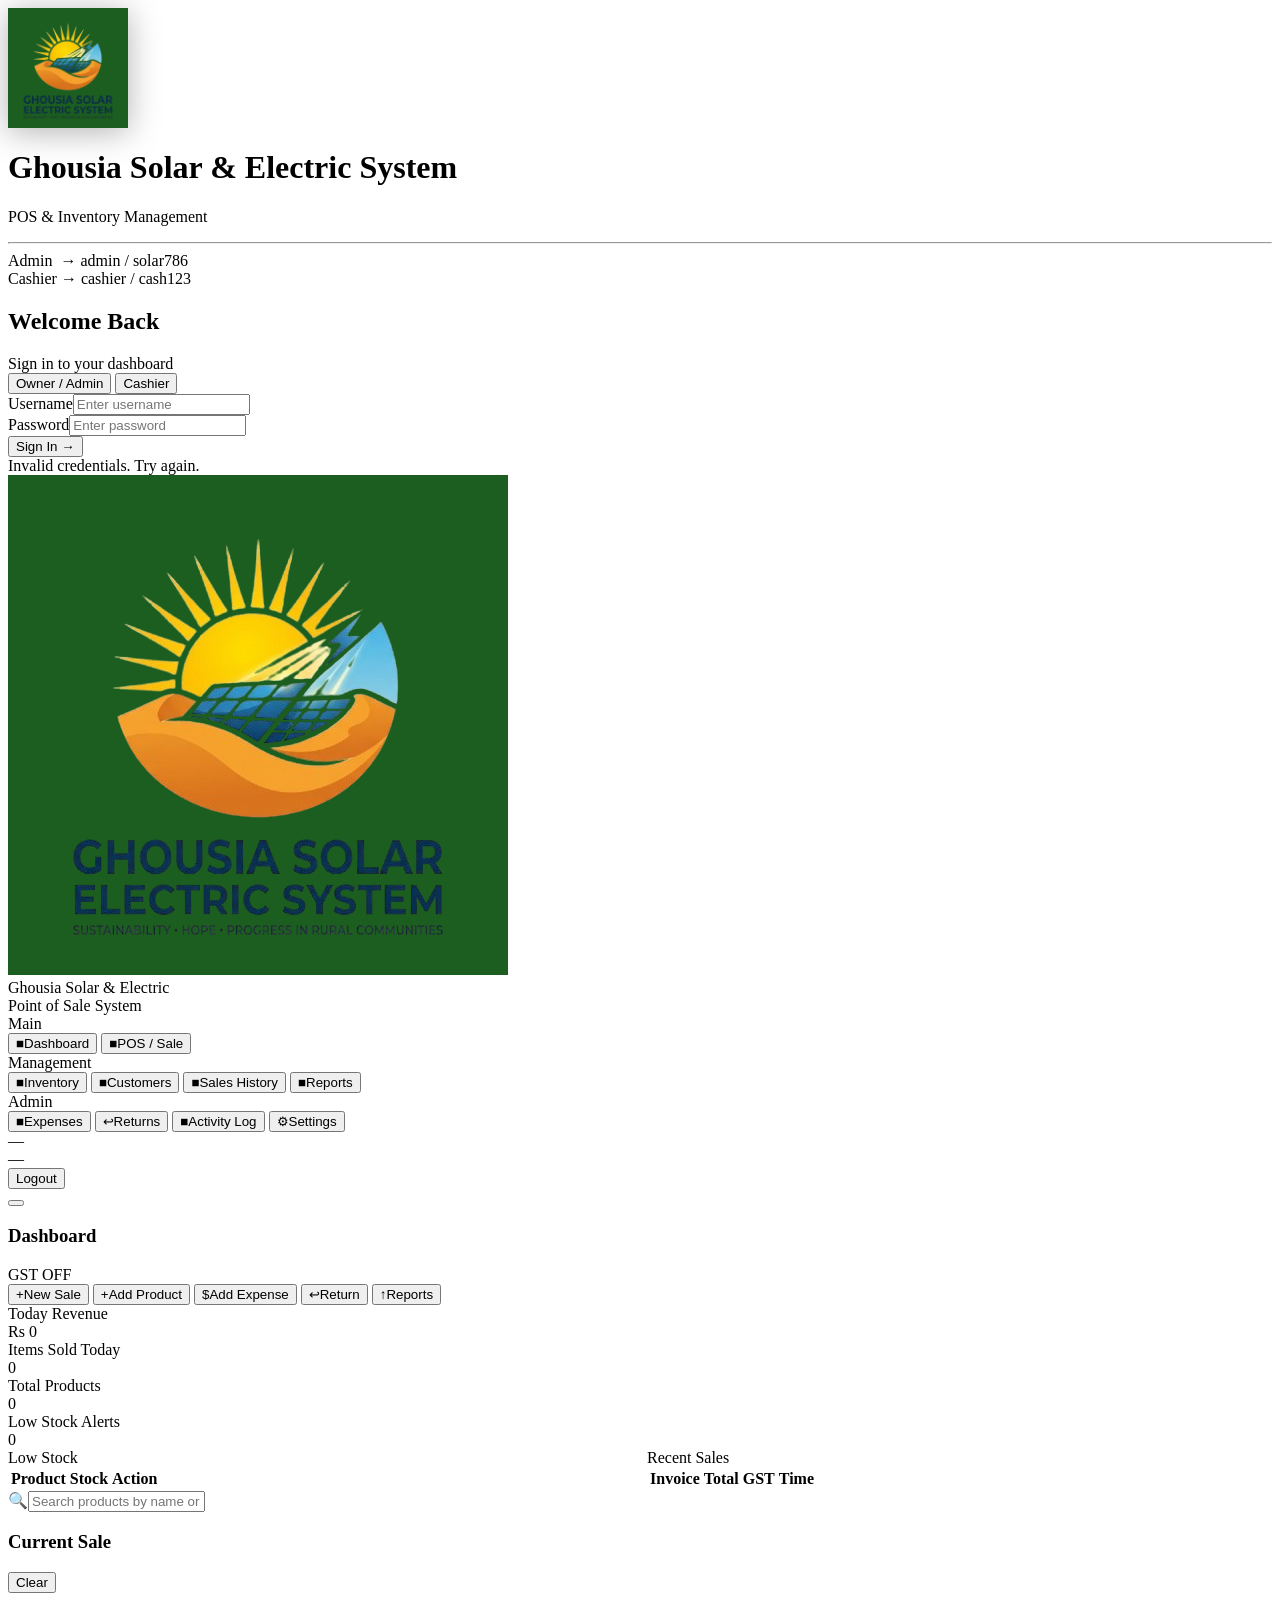
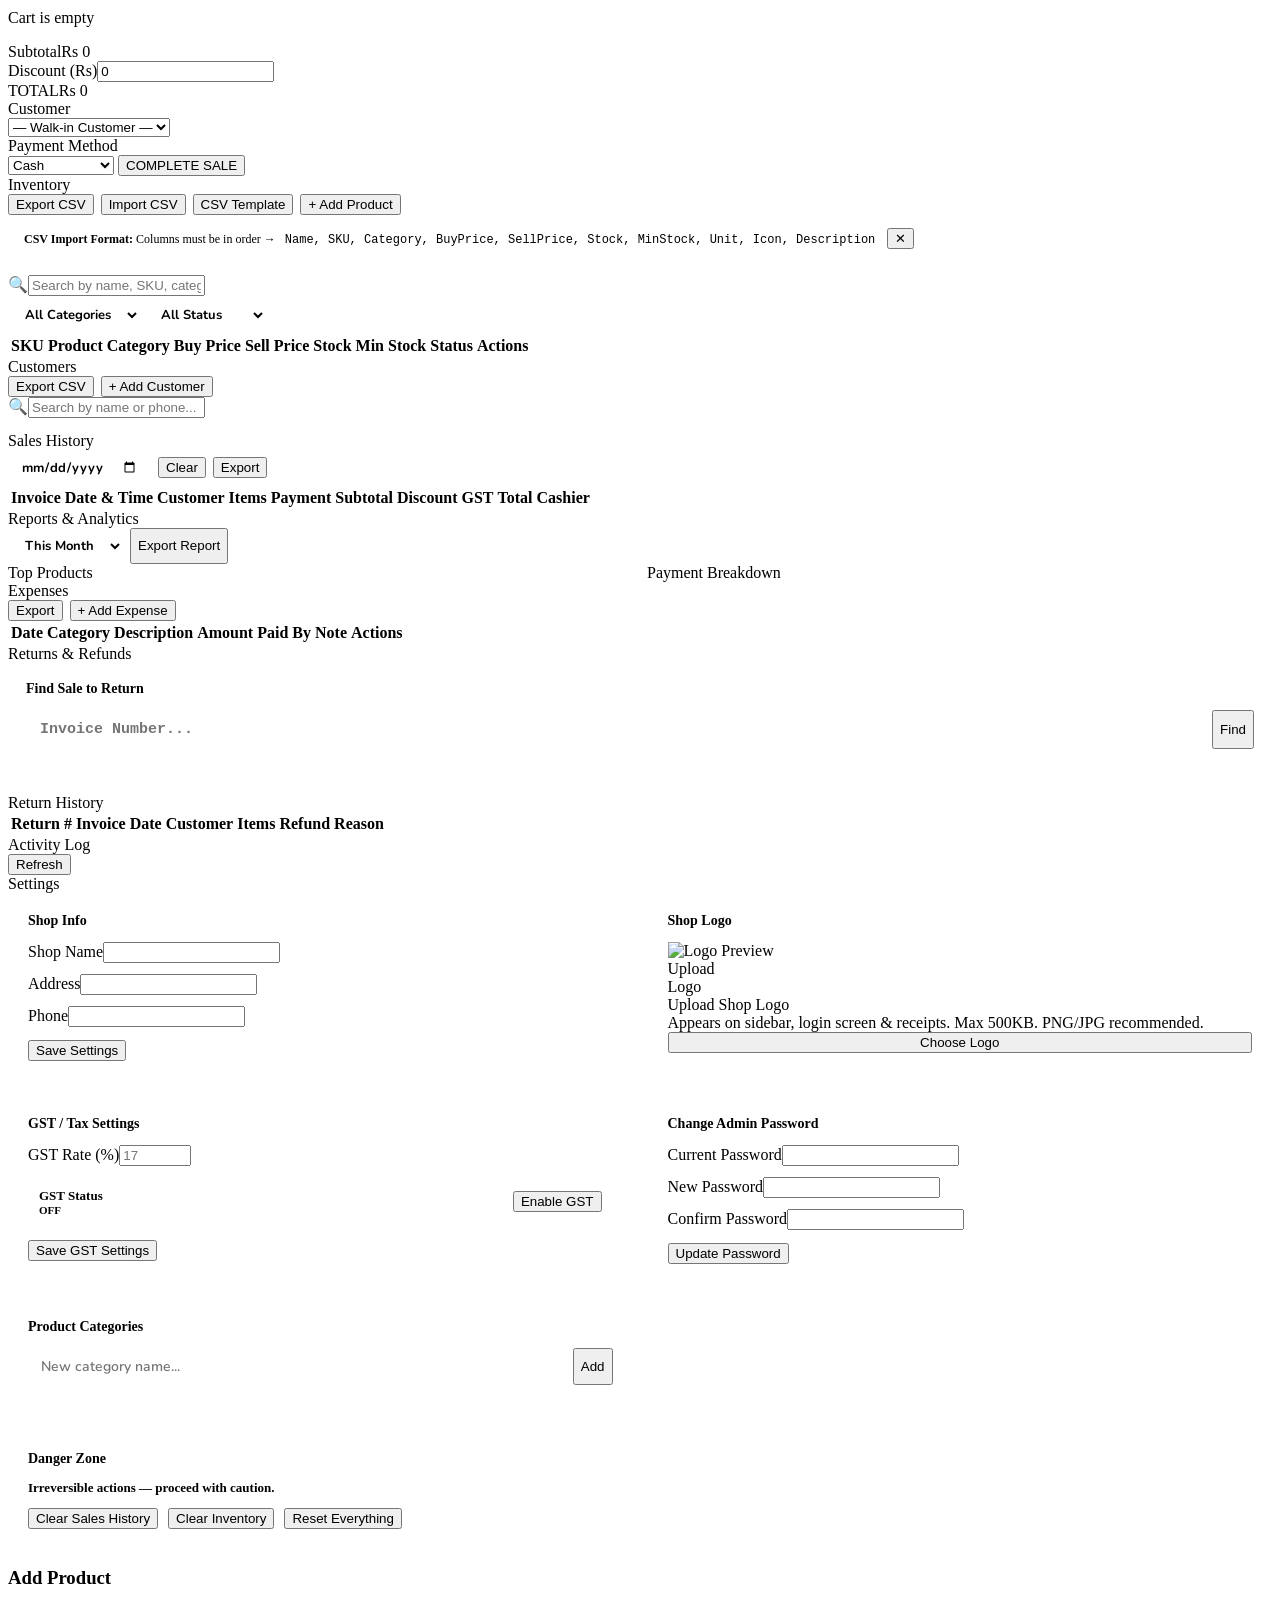
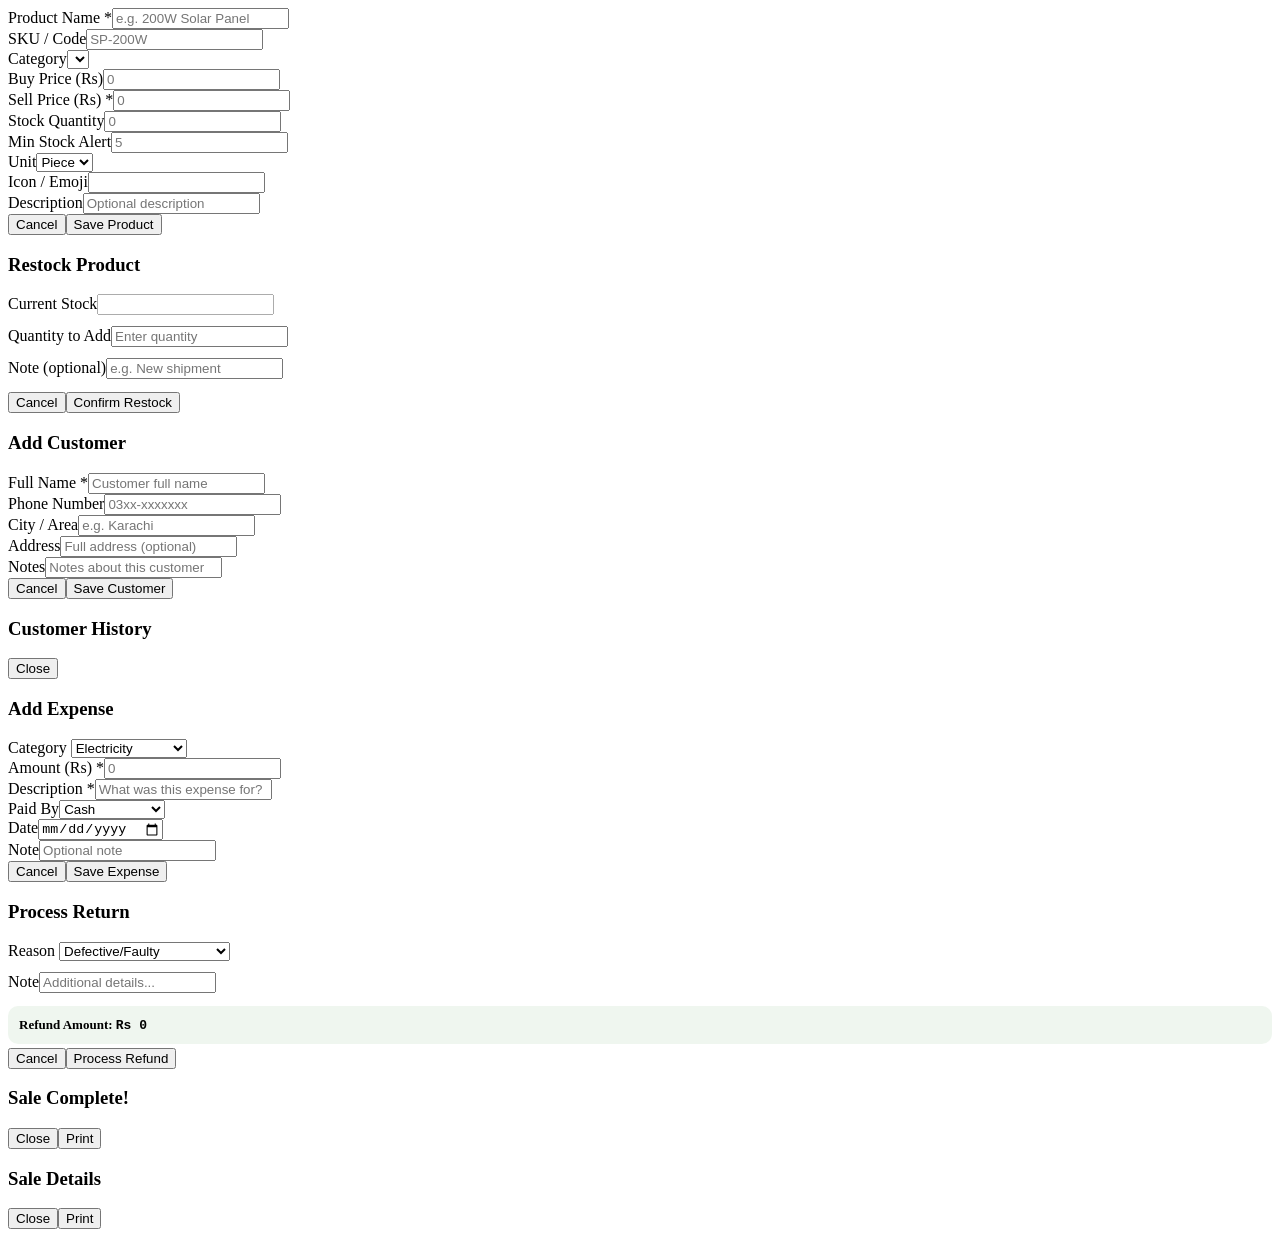
==== commit 7f03fa65: "Add files via upload" ====
--- a/index.html
+++ b/index.html
@@ -5,226 +5,7 @@
 <meta name="viewport" content="width=device-width, initial-scale=1.0">
 <title>Ghousia Solar & Electric System — POS</title>
 <link href="https://fonts.googleapis.com/css2?family=Nunito:wght@400;600;700;800;900&family=JetBrains+Mono:wght@400;600&display=swap" rel="stylesheet">
-<style>
-:root{
-  --g1:#1B5E20;--g2:#2E7D32;--g3:#388E3C;--g4:#43A047;
-  --g-accent:#00E676;--g-xlt:#C8E6C9;
-  --bg:#F0F7F0;--panel:#E8F5E9;--card:#FFFFFF;
-  --border:#C8E6C9;--border2:#A5D6A7;
-  --text:#1A2E1A;--text2:#2E5D2E;--muted:#5A8A5A;
-  --amber:#FF8F00;--red:#D32F2F;--blue:#1565C0;
-  --sidebar:#1B5E20;
-}
-*{margin:0;padding:0;box-sizing:border-box;}
-body{font-family:"Nunito",sans-serif;background:var(--bg);color:var(--text);min-height:100vh;}
-@keyframes fadeUp{from{opacity:0;transform:translateY(16px)}to{opacity:1;transform:translateY(0)}}
-::-webkit-scrollbar{width:5px}::-webkit-scrollbar-track{background:var(--bg)}::-webkit-scrollbar-thumb{background:var(--border2);border-radius:10px}
-
-/* LOGIN */
-#loginScreen{position:fixed;inset:0;z-index:9999;display:flex;align-items:center;justify-content:center;background:linear-gradient(135deg,#1B5E20,#2E7D32 45%,#388E3C)}
-.lw{display:flex;border-radius:22px;overflow:hidden;width:860px;max-width:96vw;box-shadow:0 32px 80px rgba(0,0,0,.45);animation:fadeUp .5s ease}
-.ll{width:310px;padding:44px 32px;display:flex;flex-direction:column;justify-content:center;flex-shrink:0;background:rgba(0,0,0,.2)}
-.ll h1{font-size:20px;font-weight:900;color:#fff;line-height:1.3;margin-top:10px}
-.ll p{font-size:11px;color:rgba(255,255,255,.5);margin-top:6px;letter-spacing:1.5px;text-transform:uppercase}
-.ll hr{border:none;border-top:1px solid rgba(255,255,255,.15);margin:18px 0}
-.ll .hint{font-size:12px;color:rgba(255,255,255,.4);line-height:2}
-.lr{flex:1;background:#fff;padding:44px 36px}
-.lr h2{font-size:20px;font-weight:900;color:var(--text);margin-bottom:4px}
-.lr .sub{font-size:13px;color:var(--muted);margin-bottom:24px;font-weight:600}
-.role-tabs{display:flex;gap:8px;margin-bottom:20px}
-.role-tab{flex:1;padding:10px 8px;border:2px solid var(--border2);border-radius:10px;background:transparent;color:var(--muted);cursor:pointer;font-family:"Nunito",sans-serif;font-size:13px;font-weight:800;transition:.2s;text-align:center}
-.role-tab.active{border-color:var(--g3);color:var(--g2);background:rgba(56,142,60,.08)}
-.fg{margin-bottom:14px}
-.fg label{display:block;font-size:11px;color:var(--muted);margin-bottom:5px;letter-spacing:1px;text-transform:uppercase;font-weight:800}
-.fg input{width:100%;padding:11px 14px;background:var(--bg);border:2px solid var(--border);border-radius:10px;color:var(--text);font-family:"Nunito",sans-serif;font-size:14px;font-weight:600;outline:none;transition:.2s}
-.fg input:focus{border-color:var(--g3);background:#fff}
-.login-btn{width:100%;padding:13px;background:linear-gradient(135deg,#2E7D32,#1B5E20);border:none;border-radius:10px;color:#fff;font-family:"Nunito",sans-serif;font-size:15px;font-weight:900;cursor:pointer;transition:.2s;text-transform:uppercase}
-.login-btn:hover{transform:translateY(-2px);box-shadow:0 8px 24px rgba(46,125,50,.45)}
-.login-err{color:var(--red);font-size:12px;font-weight:800;text-align:center;margin-top:10px;display:none}
-
-/* APP SHELL */
-#app{display:none;height:100vh;flex-direction:row}
-.sidebar{width:224px;background:var(--sidebar);display:flex;flex-direction:column;flex-shrink:0}
-.sb-logo{padding:16px 14px 12px;border-bottom:1px solid rgba(255,255,255,.1)}
-.sb-title{font-size:12px;font-weight:900;color:#A5D6A7;margin-top:6px;line-height:1.3}
-.sb-sub{font-size:10px;color:rgba(255,255,255,.35)}
-.sb-nav{flex:1;padding:10px 8px;overflow-y:auto}
-.nav-sec{font-size:9px;color:rgba(255,255,255,.28);text-transform:uppercase;letter-spacing:1.5px;font-weight:800;padding:12px 8px 5px}
-.nb{width:100%;display:flex;align-items:center;gap:9px;padding:9px 12px;border-radius:9px;border:none;background:transparent;color:rgba(255,255,255,.5);cursor:pointer;font-family:"Nunito",sans-serif;font-size:13px;font-weight:700;transition:.2s;margin-bottom:2px;text-align:left}
-.nb:hover{background:rgba(255,255,255,.08);color:rgba(255,255,255,.9)}
-.nb.active{background:var(--g-accent);color:#1B5E20}
-.ni{font-size:14px;width:18px;text-align:center;flex-shrink:0}
-.sb-foot{padding:12px 8px;border-top:1px solid rgba(255,255,255,.1)}
-.user-info{padding:9px 12px;border-radius:9px;background:rgba(255,255,255,.07);margin-bottom:8px}
-.u-role{font-size:10px;color:var(--g-accent);font-weight:900;text-transform:uppercase;letter-spacing:1px}
-.u-name{font-size:13px;color:#fff;font-weight:800;margin-top:2px}
-.logout-btn{width:100%;padding:9px;background:rgba(211,47,47,.14);border:1.5px solid rgba(211,47,47,.3);border-radius:8px;color:#ef5350;cursor:pointer;font-family:"Nunito",sans-serif;font-size:12px;font-weight:800;transition:.2s}
-.logout-btn:hover{background:rgba(211,47,47,.26)}
-
-/* TOPBAR */
-.main{flex:1;display:flex;flex-direction:column;overflow:hidden}
-.topbar{height:52px;background:var(--panel);border-bottom:2px solid var(--border);display:flex;align-items:center;padding:0 20px;flex-shrink:0;gap:12px}
-.topbar h3{font-size:15px;font-weight:900;color:var(--text)}
-.gst-pill{display:flex;align-items:center;gap:7px;padding:5px 13px;border-radius:20px;border:2px solid var(--border2);background:#fff;cursor:pointer;font-size:12px;font-weight:800;color:var(--muted);transition:.2s;user-select:none}
-.gst-pill.on{border-color:var(--g3);color:var(--g2);background:var(--g-xlt)}
-.gst-dot{width:8px;height:8px;border-radius:50%;background:var(--muted);transition:.2s}
-.gst-pill.on .gst-dot{background:var(--g3)}
-.tb-right{margin-left:auto;display:flex;align-items:center;gap:10px}
-.clock{font-family:"JetBrains Mono",monospace;font-size:12px;color:var(--text2);font-weight:600}
-.content{flex:1;overflow-y:auto;padding:18px 20px;background:var(--bg)}
-.page{display:none;animation:fadeUp .3s ease}
-.page.active{display:block}
-
-/* STATS */
-.stats-grid{display:grid;grid-template-columns:repeat(4,1fr);gap:12px;margin-bottom:18px}
-.sc{background:var(--card);border:2px solid var(--border);border-radius:13px;padding:15px 17px}
-.sc .si{font-size:22px;margin-bottom:6px}
-.sc .sl{font-size:10px;color:var(--muted);font-weight:800;text-transform:uppercase;letter-spacing:1px}
-.sc .sv{font-size:23px;font-weight:900;margin-top:4px;font-family:"JetBrains Mono",monospace}
-.sc.green .sv{color:var(--g3)}.sc.amber .sv{color:var(--amber)}.sc.blue .sv{color:var(--blue)}.sc.red .sv{color:var(--red)}
-
-/* HELPERS */
-.sh{display:flex;align-items:center;justify-content:space-between;margin-bottom:12px}
-.st{font-size:15px;font-weight:900;color:var(--text)}.st span{color:var(--g3)}
-.btn{padding:8px 16px;border-radius:9px;border:none;cursor:pointer;font-family:"Nunito",sans-serif;font-size:13px;font-weight:800;display:inline-flex;align-items:center;gap:5px;transition:.2s}
-.btn-primary{background:linear-gradient(135deg,#388E3C,#1B5E20);color:#fff}
-.btn-primary:hover{transform:translateY(-1px);box-shadow:0 5px 16px rgba(56,142,60,.4)}
-.btn-success{background:rgba(56,142,60,.1);color:var(--g3);border:1.5px solid rgba(56,142,60,.3)}
-.btn-success:hover{background:rgba(56,142,60,.2)}
-.btn-danger{background:rgba(211,47,47,.09);color:var(--red);border:1.5px solid rgba(211,47,47,.2)}
-.btn-danger:hover{background:rgba(211,47,47,.18)}
-.btn-ghost{background:#fff;color:var(--text2);border:1.5px solid var(--border2)}
-.btn-ghost:hover{border-color:var(--g3);color:var(--g2)}
-.btn-blue{background:rgba(21,101,192,.1);color:var(--blue);border:1.5px solid rgba(21,101,192,.25)}
-.btn-blue:hover{background:rgba(21,101,192,.2)}
-.btn-amber{background:rgba(255,143,0,.1);color:var(--amber);border:1.5px solid rgba(255,143,0,.25)}
-.btn-sm{padding:5px 10px;font-size:12px}
-
-/* TABLE */
-.tw{background:var(--card);border:2px solid var(--border);border-radius:13px;overflow:hidden}
-table{width:100%;border-collapse:collapse}
-th{background:var(--panel);padding:10px 13px;text-align:left;font-size:10px;color:var(--muted);text-transform:uppercase;letter-spacing:1px;font-weight:900;border-bottom:2px solid var(--border)}
-td{padding:10px 13px;border-top:1px solid var(--border);font-size:13px;color:var(--text);vertical-align:middle}
-tr:hover td{background:rgba(56,142,60,.025)}
-.badge{display:inline-block;padding:3px 9px;border-radius:20px;font-size:11px;font-weight:800}
-.bg-green{background:rgba(56,142,60,.12);color:var(--g3)}
-.bg-red{background:rgba(211,47,47,.12);color:var(--red)}
-.bg-yellow{background:rgba(255,143,0,.14);color:#B86A00}
-.bg-blue{background:rgba(21,101,192,.12);color:var(--blue)}
-.bg-purple{background:rgba(156,39,176,.12);color:#7B1FA2}
-
-/* SEARCH */
-.sr{display:flex;gap:10px;margin-bottom:12px;align-items:center}
-.sb2{flex:1;display:flex;align-items:center;gap:8px;background:var(--card);border:2px solid var(--border);border-radius:10px;padding:9px 13px}
-.sb2 input{flex:1;background:transparent;border:none;color:var(--text);font-family:"Nunito",sans-serif;font-size:14px;font-weight:600;outline:none}
-.sb2 input::placeholder{color:var(--muted)}
-
-/* MODAL */
-.mo{position:fixed;inset:0;background:rgba(27,94,32,.45);backdrop-filter:blur(5px);display:none;align-items:center;justify-content:center;z-index:1000}
-.mo.open{display:flex}
-.md{background:var(--card);border:2px solid var(--border);border-radius:18px;padding:26px;width:520px;max-width:96vw;max-height:90vh;overflow-y:auto;animation:fadeUp .3s ease}
-.md-wide{width:700px}
-.md h3{font-size:17px;font-weight:900;margin-bottom:18px;color:var(--g2)}
-.mg{display:grid;grid-template-columns:1fr 1fr;gap:12px}
-.mg.triple{grid-template-columns:1fr 1fr 1fr}
-.fg2{display:flex;flex-direction:column;gap:5px}
-.fg2.full{grid-column:1/-1}
-.fg2 label{font-size:11px;color:var(--muted);text-transform:uppercase;letter-spacing:1px;font-weight:800}
-.fg2 input,.fg2 select,.fg2 textarea{padding:10px 13px;background:var(--bg);border:2px solid var(--border);border-radius:9px;color:var(--text);font-family:"Nunito",sans-serif;font-size:14px;font-weight:600;outline:none;transition:.2s}
-.fg2 input:focus,.fg2 select:focus{border-color:var(--g3);background:#fff}
-.fg2 select option{background:#fff}
-.ma{display:flex;gap:9px;margin-top:20px;justify-content:flex-end}
-
-/* POS */
-.pos-layout{display:grid;grid-template-columns:1fr 368px;gap:13px;height:calc(100vh - 92px)}
-.pos-left{overflow-y:auto;display:flex;flex-direction:column;gap:10px}
-.cat-tabs{display:flex;gap:6px;flex-wrap:wrap}
-.ct{padding:6px 13px;border-radius:20px;border:2px solid var(--border2);background:#fff;color:var(--muted);cursor:pointer;font-family:"Nunito",sans-serif;font-size:12px;font-weight:800;transition:.2s;white-space:nowrap}
-.ct.active{background:var(--g3);color:#fff;border-color:var(--g3)}
-.pg{display:grid;grid-template-columns:repeat(auto-fill,minmax(148px,1fr));gap:9px}
-.pc{background:var(--card);border:2px solid var(--border);border-radius:11px;padding:13px;cursor:pointer;transition:.2s}
-.pc:hover{border-color:var(--g3);transform:translateY(-2px);box-shadow:0 5px 18px rgba(56,142,60,.18)}
-.pc.oos{opacity:.4;pointer-events:none}
-.pi{font-size:24px;margin-bottom:5px}.pn{font-size:12px;font-weight:800;line-height:1.3}
-.pp{font-size:13px;font-weight:900;color:var(--g3);margin-top:4px;font-family:"JetBrains Mono",monospace}
-.pst{font-size:11px;color:var(--muted);margin-top:2px;font-weight:600}
-.pos-cart{background:var(--card);border:2px solid var(--border);border-radius:13px;display:flex;flex-direction:column;overflow:hidden}
-.ch{padding:12px 15px;border-bottom:2px solid var(--border);background:var(--panel);display:flex;align-items:center;justify-content:space-between}
-.ch h3{font-size:14px;font-weight:900}
-.cb{flex:1;overflow-y:auto;padding:9px}
-.ci{display:flex;align-items:center;gap:7px;padding:8px 9px;border-radius:9px;margin-bottom:5px;background:var(--bg);border:1.5px solid var(--border)}
-.cii{flex:1;min-width:0}
-.cin{font-size:12px;font-weight:800;white-space:nowrap;overflow:hidden;text-overflow:ellipsis}
-.cip{font-size:11px;color:var(--muted);font-weight:600}
-.qc{display:flex;align-items:center;gap:3px;flex-shrink:0}
-.qb{width:21px;height:21px;border-radius:6px;border:1.5px solid var(--border2);background:#fff;color:var(--text);cursor:pointer;font-size:14px;display:flex;align-items:center;justify-content:center;font-weight:900}
-.qb:hover{border-color:var(--g3);color:var(--g3)}
-.qv{font-family:"JetBrains Mono",monospace;font-size:13px;min-width:20px;text-align:center;font-weight:700}
-.cf{padding:12px 15px;border-top:2px solid var(--border);background:var(--panel)}
-.tr{display:flex;justify-content:space-between;align-items:center;font-size:13px;color:var(--text2);margin-bottom:5px;font-weight:700}
-.tr.gstr{color:var(--amber)}
-.tr.big{font-size:19px;font-weight:900;color:var(--g2);margin-top:8px;padding-top:8px;border-top:2px dashed var(--border2)}
-.fl{font-size:10px;color:var(--muted);font-weight:800;text-transform:uppercase;letter-spacing:1px;margin:9px 0 4px}
-.fi{width:100%;padding:8px 12px;background:#fff;border:2px solid var(--border);border-radius:8px;color:var(--text);font-family:"Nunito",sans-serif;font-size:13px;font-weight:700;outline:none}
-.fi:focus{border-color:var(--g3)}
-.fi-sm{width:74px;padding:4px 8px;background:#fff;border:2px solid var(--border);border-radius:7px;font-family:"Nunito",sans-serif;font-size:13px;font-weight:700;color:var(--text);text-align:right;outline:none}
-.ckbtn{width:100%;padding:13px;margin-top:11px;background:linear-gradient(135deg,#388E3C,#1B5E20);border:none;border-radius:10px;color:#fff;font-family:"Nunito",sans-serif;font-size:15px;font-weight:900;cursor:pointer;transition:.2s}
-.ckbtn:hover{transform:translateY(-1px);box-shadow:0 7px 22px rgba(56,142,60,.45)}
-
-/* REPORTS */
-.rg{display:grid;grid-template-columns:repeat(3,1fr);gap:12px;margin-bottom:18px}
-.rc{background:var(--card);border:2px solid var(--border);border-radius:13px;padding:17px}
-.rc h4{font-size:10px;font-weight:800;color:var(--muted);text-transform:uppercase;letter-spacing:1px;margin-bottom:7px}
-.rbig{font-size:25px;font-weight:900;font-family:"JetBrains Mono",monospace}
-.rsub{font-size:12px;color:var(--muted);margin-top:3px;font-weight:600}
-
-/* ACTIVITY */
-.ait{display:flex;align-items:flex-start;gap:10px;padding:10px 13px;border-bottom:1px solid var(--border);font-size:13px}
-.ait:last-child{border-bottom:none}
-.ad{width:9px;height:9px;border-radius:50%;flex-shrink:0;margin-top:4px}
-.ad.sale{background:var(--g3)}.ad.restock{background:var(--blue)}.ad.product{background:var(--amber)}.ad.customer{background:#9C27B0}.ad.expense{background:var(--red)}
-
-/* TOP PRODUCTS */
-.tpi{display:flex;align-items:center;gap:10px;padding:9px 13px;border-bottom:1px solid var(--border)}
-.tpi:last-child{border-bottom:none}
-.tpr{width:22px;height:22px;border-radius:50%;background:var(--g3);color:#fff;font-size:11px;font-weight:900;display:flex;align-items:center;justify-content:center;flex-shrink:0}
-.pb-wrap{background:var(--bg);border-radius:20px;height:7px;overflow:hidden;margin-top:5px}
-.pb{height:100%;border-radius:20px;background:linear-gradient(90deg,#388E3C,#00E676);transition:width .4s ease}
-
-/* QUICK ACTIONS */
-.qa{display:flex;gap:9px;margin-bottom:18px;flex-wrap:wrap}
-.qab{display:flex;align-items:center;gap:7px;padding:9px 16px;border-radius:11px;border:2px solid var(--border2);background:var(--card);color:var(--text2);cursor:pointer;font-family:"Nunito",sans-serif;font-size:13px;font-weight:800;transition:.2s}
-.qab:hover{border-color:var(--g3);color:var(--g2);transform:translateY(-1px);box-shadow:0 4px 14px rgba(56,142,60,.15)}
-
-/* EXPENSE */
-.exp-stats{display:grid;grid-template-columns:repeat(3,1fr);gap:12px;margin-bottom:16px}
-
-/* RETURN */
-.ret-item{display:flex;align-items:center;gap:10px;padding:8px 10px;border-radius:8px;background:var(--bg);border:1.5px solid var(--border);margin-bottom:6px}
-
-/* RECEIPT */
-.receipt{background:#fff;color:#222;padding:20px;border-radius:10px;font-family:"JetBrains Mono",monospace;font-size:12px;border:2px dashed #bbb;max-width:295px;margin:0 auto;line-height:1.6}
-.receipt h4{text-align:center;font-size:14px;margin-bottom:2px;font-weight:700}
-.rsub2{text-align:center;font-size:11px;color:#777;margin-bottom:4px}
-.rl{display:flex;justify-content:space-between;margin:2px 0;font-size:12px}
-.rdiv{border-top:1px dashed #ccc;margin:6px 0}
-.rtot{font-weight:700;font-size:13px}
-.rgst{color:#B86A00;font-weight:700}
-
-/* TOAST */
-#toast{position:fixed;bottom:24px;right:24px;background:var(--card);border:2px solid var(--border);border-radius:11px;padding:12px 18px;font-size:13px;font-weight:800;display:none;z-index:9998;border-left:4px solid var(--g3);box-shadow:0 6px 24px rgba(0,0,0,.1);animation:fadeUp .3s ease}
-#toast.err{border-left-color:var(--red)}
-#toast.warn{border-left-color:var(--amber)}
-
-.empty{text-align:center;padding:40px 20px;color:var(--muted)}
-.empty .ei{font-size:38px;margin-bottom:8px}
-.empty p{font-size:14px;font-weight:700}
-
-/* CSV Import area */
-.import-zone{border:2px dashed var(--border2);border-radius:11px;padding:20px;text-align:center;background:var(--bg);cursor:pointer;transition:.2s}
-.import-zone:hover{border-color:var(--g3);background:var(--g-xlt)}
-.import-zone input[type=file]{display:none}
-</style>
+<link rel="stylesheet" href="style.css">
 </head>
 <body>
 
@@ -232,58 +13,62 @@
 <div id="loginScreen">
   <div class="lw">
     <div class="ll">
-      <img src="g1.png" style="width:120px;height:auto;display:block;filter:drop-shadow(0 4px 16px rgba(0,0,0,.3))">
-      <h1>Ghousia Solar & Electric System</h1>
+      <img id="loginLogo" src="g1.png" style="width:120px;height:auto;display:block;filter:drop-shadow(0 4px 16px rgba(0,0,0,.3))">
+      <h1>Ghousia Solar &amp; Electric System</h1>
       <p>POS &amp; Inventory Management</p>
       <hr>
-      <div class="hint"> Admin &nbsp;→ admin / solar786<br> Cashier → cashier / cash123</div>
+      <div class="hint">Admin &nbsp;&#8594; admin / solar786<br>Cashier &#8594; cashier / cash123</div>
     </div>
     <div class="lr">
-      <h2>Welcome Back </h2>
+      <h2>Welcome Back</h2>
       <div class="sub">Sign in to your dashboard</div>
       <div class="role-tabs">
-        <button class="role-tab active" onclick="setRole('admin')"> Owner / Admin</button>
-        <button class="role-tab" onclick="setRole('cashier')"> Cashier</button>
+        <button class="role-tab active" onclick="setRole('admin')">Owner / Admin</button>
+        <button class="role-tab" onclick="setRole('cashier')">Cashier</button>
       </div>
       <div class="fg"><label>Username</label><input type="text" id="loginUser" placeholder="Enter username"></div>
       <div class="fg"><label>Password</label><input type="password" id="loginPass" placeholder="Enter password"></div>
-      <button class="login-btn" onclick="doLogin()">Sign In →</button>
-      <div class="login-err" id="loginError"> Invalid credentials. Try again.</div>
-    </div>
-  </div>
-</div>
+      <button class="login-btn" onclick="doLogin()">Sign In &#8594;</button>
+      <div class="login-err" id="loginError">Invalid credentials. Try again.</div>
+    </div>
+  </div>
+</div>
+
+<!-- Sidebar overlay for mobile -->
+<div class="sidebar-overlay" id="sidebarOverlay" onclick="closeSidebar()"></div>
 
 <!-- APP -->
 <div id="app">
   <div class="sidebar">
     <div class="sb-logo">
-      <img src="g1.png" style="width:46px;height:46px;object-fit:contain;display:block;filter:drop-shadow(0 2px 8px rgba(0,0,0,.4))">
-      <div class="sb-title">Ghousia Solar & Electric</div>
+      <img id="sidebarLogo" src="g1.png" class="sb-logo-img">
+      <div class="sb-title">Ghousia Solar &amp; Electric</div>
       <div class="sb-sub">Point of Sale System</div>
     </div>
     <nav class="sb-nav">
       <div class="nav-sec">Main</div>
-      <button class="nb active" onclick="showPage('dashboard')" id="nav-dashboard"><span class="ni"></span>Dashboard</button>
-      <button class="nb" onclick="showPage('pos')" id="nav-pos"><span class="ni"></span>POS / Sale</button>
+      <button class="nb active" onclick="showPage('dashboard')" id="nav-dashboard"><span class="ni">&#9632;</span>Dashboard</button>
+      <button class="nb" onclick="showPage('pos')" id="nav-pos"><span class="ni">&#9632;</span>POS / Sale</button>
       <div class="nav-sec">Management</div>
-      <button class="nb" onclick="showPage('inventory')" id="nav-inventory"><span class="ni"></span>Inventory</button>
-      <button class="nb" onclick="showPage('customers')" id="nav-customers"><span class="ni"></span>Customers</button>
-      <button class="nb" onclick="showPage('sales')" id="nav-sales"><span class="ni"></span>Sales History</button>
-      <button class="nb" onclick="showPage('reports')" id="nav-reports"><span class="ni"></span>Reports</button>
+      <button class="nb" onclick="showPage('inventory')" id="nav-inventory"><span class="ni">&#9632;</span>Inventory</button>
+      <button class="nb" onclick="showPage('customers')" id="nav-customers"><span class="ni">&#9632;</span>Customers</button>
+      <button class="nb" onclick="showPage('sales')" id="nav-sales"><span class="ni">&#9632;</span>Sales History</button>
+      <button class="nb" onclick="showPage('reports')" id="nav-reports"><span class="ni">&#9632;</span>Reports</button>
       <div class="nav-sec admin-only">Admin</div>
-      <button class="nb admin-only" onclick="showPage('expenses')" id="nav-expenses"><span class="ni"></span>Expenses</button>
-      <button class="nb" onclick="showPage('returns')" id="nav-returns"><span class="ni">↩</span>Returns</button>
-      <button class="nb" onclick="showPage('activity')" id="nav-activity"><span class="ni"></span>Activity Log</button>
-      <button class="nb admin-only" onclick="showPage('settings')" id="nav-settings"><span class="ni">⚙️</span>Settings</button>
+      <button class="nb admin-only" onclick="showPage('expenses')" id="nav-expenses"><span class="ni">&#9632;</span>Expenses</button>
+      <button class="nb" onclick="showPage('returns')" id="nav-returns"><span class="ni">&#8617;</span>Returns</button>
+      <button class="nb" onclick="showPage('activity')" id="nav-activity"><span class="ni">&#9632;</span>Activity Log</button>
+      <button class="nb admin-only" onclick="showPage('settings')" id="nav-settings"><span class="ni">&#9881;</span>Settings</button>
     </nav>
     <div class="sb-foot">
       <div class="user-info"><div class="u-role" id="uRole">—</div><div class="u-name" id="uName">—</div></div>
-      <button class="logout-btn" onclick="doLogout()"> Logout</button>
+      <button class="logout-btn" onclick="doLogout()">Logout</button>
     </div>
   </div>
 
   <div class="main">
     <div class="topbar">
+      <button class="hamburger" onclick="toggleSidebar()" aria-label="Menu"><span></span></button>
       <h3 id="topTitle">Dashboard</h3>
       <div class="gst-pill" id="gstPill" onclick="toggleGST()">
         <div class="gst-dot"></div><span id="gstPillTxt">GST OFF</span><span id="gstPillRate" style="font-family:JetBrains Mono,monospace;font-size:11px"></span>
@@ -295,25 +80,25 @@
 <!-- DASHBOARD -->
 <div class="page active" id="page-dashboard">
   <div class="qa">
-    <button class="qab" onclick="showPage('pos')"><span></span>New Sale</button>
-    <button class="qab admin-only" onclick="openAddProd()"><span>➕</span>Add Product</button>
-    <button class="qab admin-only" onclick="openAddExpense()"><span>💸</span>Add Expense</button>
-    <button class="qab" onclick="showPage('returns')"><span>↩️</span>Return</button>
-    <button class="qab" onclick="showPage('reports')"><span>📈</span>Reports</button>
+    <button class="qab" onclick="showPage('pos')"><span>+</span>New Sale</button>
+    <button class="qab admin-only" onclick="openAddProd()"><span>+</span>Add Product</button>
+    <button class="qab admin-only" onclick="openAddExpense()"><span>$</span>Add Expense</button>
+    <button class="qab" onclick="showPage('returns')"><span>&#8617;</span>Return</button>
+    <button class="qab" onclick="showPage('reports')"><span>&#8593;</span>Reports</button>
   </div>
   <div class="stats-grid">
-    <div class="sc green"><div class="si">💰</div><div class="sl">Today Revenue</div><div class="sv" id="d-rev">Rs 0</div></div>
+    <div class="sc green"><div class="si"></div><div class="sl">Today Revenue</div><div class="sv" id="d-rev">Rs 0</div></div>
     <div class="sc amber"><div class="si"></div><div class="sl">Items Sold Today</div><div class="sv" id="d-items">0</div></div>
-    <div class="sc blue"><div class="si">🗃️</div><div class="sl">Total Products</div><div class="sv" id="d-prods">0</div></div>
-    <div class="sc red"><div class="si">⚠️</div><div class="sl">Low Stock Alerts</div><div class="sv" id="d-low">0</div></div>
+    <div class="sc blue"><div class="si"></div><div class="sl">Total Products</div><div class="sv" id="d-prods">0</div></div>
+    <div class="sc red"><div class="si"></div><div class="sl">Low Stock Alerts</div><div class="sv" id="d-low">0</div></div>
   </div>
   <div style="display:grid;grid-template-columns:1fr 1fr;gap:14px">
     <div>
-      <div class="sh"><div class="st">⚠️ Low <span>Stock</span></div></div>
+      <div class="sh"><div class="st">Low <span>Stock</span></div></div>
       <div class="tw"><table><thead><tr><th>Product</th><th>Stock</th><th>Action</th></tr></thead><tbody id="lowTbl"></tbody></table></div>
     </div>
     <div>
-      <div class="sh"><div class="st">🕑 Recent <span>Sales</span></div></div>
+      <div class="sh"><div class="st">Recent <span>Sales</span></div></div>
       <div class="tw"><table><thead><tr><th>Invoice</th><th>Total</th><th>GST</th><th>Time</th></tr></thead><tbody id="recTbl"></tbody></table></div>
     </div>
   </div>
@@ -323,13 +108,13 @@
 <div class="page" id="page-pos">
   <div class="pos-layout">
     <div class="pos-left">
-      <div class="sr"><div class="sb2"><span>🔍</span><input type="text" id="posQ" placeholder="Search products by name or SKU..." oninput="renderPOS()"></div></div>
+      <div class="sr"><div class="sb2"><span>&#128269;</span><input type="text" id="posQ" placeholder="Search products by name or SKU..." oninput="renderPOS()"></div></div>
       <div class="cat-tabs" id="catTabs"></div>
       <div class="pg" id="prodGrid"></div>
     </div>
     <div class="pos-cart">
-      <div class="ch"><h3>🛒 Current Sale</h3><button class="btn btn-danger btn-sm" onclick="clearCart()">Clear</button></div>
-      <div class="cb" id="cartBody"><div class="empty"><div class="ei">🛒</div><p>Cart is empty</p></div></div>
+      <div class="ch"><h3>Current Sale</h3><button class="btn btn-danger btn-sm" onclick="clearCart()">Clear</button></div>
+      <div class="cb" id="cartBody"><div class="empty"><div class="ei"></div><p>Cart is empty</p></div></div>
       <div class="cf">
         <div class="tr"><span>Subtotal</span><span id="cSub">Rs 0</span></div>
         <div class="tr"><span>Discount (Rs)</span><input type="number" id="discInp" value="0" min="0" oninput="updateTotals()" class="fi-sm"></div>
@@ -339,7 +124,7 @@
         <select class="fi" id="posCust"><option value="">— Walk-in Customer —</option></select>
         <div class="fl">Payment Method</div>
         <select class="fi" id="payMeth"><option>Cash</option><option>Bank Transfer</option><option>JazzCash</option><option>EasyPaisa</option><option>Credit</option></select>
-        <button class="ckbtn" onclick="checkout()">⚡ COMPLETE SALE</button>
+        <button class="ckbtn" onclick="checkout()">COMPLETE SALE</button>
       </div>
     </div>
   </div>
@@ -348,23 +133,22 @@
 <!-- INVENTORY -->
 <div class="page" id="page-inventory">
   <div class="sh">
-    <div class="st"> <span>Inventory</span></div>
+    <div class="st">Inventory</div>
     <div style="display:flex;gap:7px;flex-wrap:wrap">
-      <button class="btn btn-ghost" onclick="exportInvCSV()">📥 Export CSV</button>
-      <button class="btn btn-amber" onclick="triggerImportCSV()">📤 Import CSV</button>
+      <button class="btn btn-ghost" onclick="exportInvCSV()">Export CSV</button>
+      <button class="btn btn-amber" onclick="triggerImportCSV()">Import CSV</button>
       <input type="file" id="csvFileInput" accept=".csv" style="display:none" onchange="importInvCSV(event)">
-      <button class="btn btn-ghost" onclick="downloadCSVTemplate()">📋 CSV Template</button>
-      <button class="btn btn-primary admin-only" onclick="openAddProd()">➕ Add Product</button>
-    </div>
-  </div>
-  <!-- CSV instructions -->
+      <button class="btn btn-ghost" onclick="downloadCSVTemplate()">CSV Template</button>
+      <button class="btn btn-primary admin-only" onclick="openAddProd()">+ Add Product</button>
+    </div>
+  </div>
   <div id="csvHelp" style="background:#fff;border:2px solid var(--border);border-radius:11px;padding:13px 16px;margin-bottom:13px;font-size:12px;color:var(--text2)">
-    <b style="color:var(--g2)">📋 CSV Import Format:</b> Columns must be in order →
+    <b style="color:var(--g2)">CSV Import Format:</b> Columns must be in order &#8594;
     <code style="background:var(--bg);padding:2px 6px;border-radius:5px;font-family:JetBrains Mono,monospace">Name, SKU, Category, BuyPrice, SellPrice, Stock, MinStock, Unit, Icon, Description</code>
-    &nbsp;<button class="btn btn-ghost btn-sm" onclick="document.getElementById('csvHelp').style.display='none'">✕</button>
+    &nbsp;<button class="btn btn-ghost btn-sm" onclick="document.getElementById('csvHelp').style.display='none'">&#x2715;</button>
   </div>
   <div class="sr">
-    <div class="sb2"><span>🔍</span><input type="text" id="invQ" placeholder="Search by name, SKU, category..." oninput="renderInv()"></div>
+    <div class="sb2"><span>&#128269;</span><input type="text" id="invQ" placeholder="Search by name, SKU, category..." oninput="renderInv()"></div>
     <select id="invCatF" onchange="renderInv()" style="padding:9px 13px;background:var(--card);border:2px solid var(--border);border-radius:10px;font-family:Nunito,sans-serif;font-size:13px;font-weight:700;color:var(--text2);outline:none"><option value="">All Categories</option></select>
     <select id="invStatusF" onchange="renderInv()" style="padding:9px 13px;background:var(--card);border:2px solid var(--border);border-radius:10px;font-family:Nunito,sans-serif;font-size:13px;font-weight:700;color:var(--text2);outline:none">
       <option value="">All Status</option><option value="low">Low Stock</option><option value="out">Out of Stock</option><option value="ok">In Stock</option>
@@ -379,54 +163,54 @@
 <!-- CUSTOMERS -->
 <div class="page" id="page-customers">
   <div class="sh">
-    <div class="st">👥 <span>Customers</span></div>
+    <div class="st">Customers</div>
     <div style="display:flex;gap:7px">
-      <button class="btn btn-ghost" onclick="exportCustCSV()">📥 Export CSV</button>
-      <button class="btn btn-primary" onclick="openAddCust()">➕ Add Customer</button>
-    </div>
-  </div>
-  <div class="sr" style="margin-bottom:14px"><div class="sb2"><span>🔍</span><input type="text" id="custQ" placeholder="Search by name or phone..." oninput="renderCusts()"></div></div>
+      <button class="btn btn-ghost" onclick="exportCustCSV()">Export CSV</button>
+      <button class="btn btn-primary" onclick="openAddCust()">+ Add Customer</button>
+    </div>
+  </div>
+  <div class="sr" style="margin-bottom:14px"><div class="sb2"><span>&#128269;</span><input type="text" id="custQ" placeholder="Search by name or phone..." oninput="renderCusts()"></div></div>
   <div id="custGrid" style="display:grid;grid-template-columns:repeat(auto-fill,minmax(268px,1fr));gap:13px"></div>
 </div>
 
 <!-- SALES HISTORY -->
 <div class="page" id="page-sales">
   <div class="sh">
-    <div class="st">📋 Sales <span>History</span></div>
+    <div class="st">Sales <span>History</span></div>
     <div style="display:flex;gap:7px;align-items:center">
       <input type="date" id="saleDateF" onchange="renderSales()" style="padding:8px 13px;background:var(--card);border:2px solid var(--border);border-radius:9px;color:var(--text);font-family:Nunito,sans-serif;font-size:13px;font-weight:700;outline:none">
       <button class="btn btn-ghost" onclick="document.getElementById('saleDateF').value='';renderSales()">Clear</button>
-      <button class="btn btn-ghost" onclick="exportSalesCSV()">📥 Export</button>
-    </div>
-  </div>
-  <div class="tw"><table><thead><tr><th>Invoice</th><th>Date & Time</th><th>Customer</th><th>Items</th><th>Payment</th><th>Subtotal</th><th>Discount</th><th>GST</th><th>Total</th><th>Cashier</th><th></th></tr></thead><tbody id="saleTbl"></tbody></table></div>
+      <button class="btn btn-ghost" onclick="exportSalesCSV()">Export</button>
+    </div>
+  </div>
+  <div class="tw"><table><thead><tr><th>Invoice</th><th>Date &amp; Time</th><th>Customer</th><th>Items</th><th>Payment</th><th>Subtotal</th><th>Discount</th><th>GST</th><th>Total</th><th>Cashier</th><th></th></tr></thead><tbody id="saleTbl"></tbody></table></div>
 </div>
 
 <!-- REPORTS -->
 <div class="page" id="page-reports">
   <div class="sh">
-    <div class="st">📈 Reports & <span>Analytics</span></div>
+    <div class="st">Reports &amp; <span>Analytics</span></div>
     <div style="display:flex;gap:7px">
       <select id="repPeriod" onchange="renderReports()" style="padding:8px 13px;background:var(--card);border:2px solid var(--border);border-radius:9px;font-family:Nunito,sans-serif;font-size:13px;font-weight:700;color:var(--text2);outline:none">
         <option value="today">Today</option><option value="week">This Week</option><option value="month" selected>This Month</option><option value="all">All Time</option>
       </select>
-      <button class="btn btn-ghost" onclick="exportRepCSV()">📥 Export Report</button>
+      <button class="btn btn-ghost" onclick="exportRepCSV()">Export Report</button>
     </div>
   </div>
   <div class="rg" id="repCards"></div>
   <div style="display:grid;grid-template-columns:1fr 1fr;gap:14px">
-    <div><div class="sh"><div class="st">🏆 Top <span>Products</span></div></div><div class="tw" id="topProdsWrap"></div></div>
-    <div><div class="sh"><div class="st">💳 Payment <span>Breakdown</span></div></div><div class="tw" id="payBreak"></div></div>
+    <div><div class="sh"><div class="st">Top <span>Products</span></div></div><div class="tw" id="topProdsWrap"></div></div>
+    <div><div class="sh"><div class="st">Payment <span>Breakdown</span></div></div><div class="tw" id="payBreak"></div></div>
   </div>
 </div>
 
 <!-- EXPENSES -->
 <div class="page" id="page-expenses">
   <div class="sh">
-    <div class="st">💸 <span>Expenses</span></div>
+    <div class="st">Expenses</div>
     <div style="display:flex;gap:7px">
-      <button class="btn btn-ghost" onclick="exportExpCSV()">📥 Export</button>
-      <button class="btn btn-primary admin-only" onclick="openAddExpense()">➕ Add Expense</button>
+      <button class="btn btn-ghost" onclick="exportExpCSV()">Export</button>
+      <button class="btn btn-primary admin-only" onclick="openAddExpense()">+ Add Expense</button>
     </div>
   </div>
   <div class="exp-stats" id="expStats"></div>
@@ -435,38 +219,60 @@
 
 <!-- RETURNS -->
 <div class="page" id="page-returns">
-  <div class="sh"><div class="st">↩️ Returns & <span>Refunds</span></div></div>
+  <div class="sh"><div class="st">Returns &amp; <span>Refunds</span></div></div>
   <div style="background:var(--card);border:2px solid var(--border);border-radius:13px;padding:18px;margin-bottom:14px">
-    <div style="font-size:14px;font-weight:900;color:var(--text);margin-bottom:13px">🔍 Find Sale to Return</div>
+    <div style="font-size:14px;font-weight:900;color:var(--text);margin-bottom:13px">Find Sale to Return</div>
     <div style="display:flex;gap:10px">
       <input type="number" id="retInvInp" placeholder="Invoice Number..." style="flex:1;padding:11px 14px;background:var(--bg);border:2px solid var(--border);border-radius:10px;color:var(--text);font-family:JetBrains Mono,monospace;font-size:15px;font-weight:700;outline:none">
-      <button class="btn btn-primary" onclick="findReturnSale()">🔍 Find</button>
+      <button class="btn btn-primary" onclick="findReturnSale()">Find</button>
     </div>
     <div id="retDetails" style="margin-top:13px"></div>
   </div>
-  <div class="sh"><div class="st">📋 Return <span>History</span></div></div>
+  <div class="sh"><div class="st">Return <span>History</span></div></div>
   <div class="tw"><table><thead><tr><th>Return #</th><th>Invoice</th><th>Date</th><th>Customer</th><th>Items</th><th>Refund</th><th>Reason</th></tr></thead><tbody id="retTbl"></tbody></table></div>
 </div>
 
 <!-- ACTIVITY LOG -->
 <div class="page" id="page-activity">
-  <div class="sh"><div class="st">📝 Activity <span>Log</span></div><button class="btn btn-ghost" onclick="renderActivity()">🔄 Refresh</button></div>
+  <div class="sh"><div class="st">Activity <span>Log</span></div><button class="btn btn-ghost" onclick="renderActivity()">Refresh</button></div>
   <div class="tw"><div id="actList"></div></div>
 </div>
 
 <!-- SETTINGS -->
 <div class="page" id="page-settings">
-  <div class="sh"><div class="st">⚙️ <span>Settings</span></div></div>
+  <div class="sh"><div class="st">Settings</div></div>
   <div style="display:grid;grid-template-columns:1fr 1fr;gap:15px">
+
+    <!-- Shop Info -->
     <div class="tw" style="padding:20px">
-      <div style="font-size:14px;font-weight:900;color:var(--g2);margin-bottom:13px">🏪 Shop Info</div>
+      <div style="font-size:14px;font-weight:900;color:var(--g2);margin-bottom:13px">Shop Info</div>
       <div class="fg2" style="margin-bottom:11px"><label>Shop Name</label><input type="text" id="sName"></div>
       <div class="fg2" style="margin-bottom:11px"><label>Address</label><input type="text" id="sAddr"></div>
       <div class="fg2" style="margin-bottom:13px"><label>Phone</label><input type="text" id="sPhone"></div>
       <button class="btn btn-primary" onclick="saveSettings()">Save Settings</button>
     </div>
+
+    <!-- Logo Upload -->
     <div class="tw" style="padding:20px">
-      <div style="font-size:14px;font-weight:900;color:var(--g2);margin-bottom:13px">🧾 GST / Tax Settings</div>
+      <div style="font-size:14px;font-weight:900;color:var(--g2);margin-bottom:13px">Shop Logo</div>
+      <div class="logo-upload-wrap" onclick="triggerLogoUpload()">
+        <img id="logoPreviewImg" class="logo-preview" src="" alt="Logo Preview">
+        <div id="logoPlaceholder" class="logo-placeholder">Upload<br>Logo</div>
+        <div class="logo-upload-info">
+          <div class="lu-title">Upload Shop Logo</div>
+          <div class="lu-sub">Appears on sidebar, login screen &amp; receipts. Max 500KB. PNG/JPG recommended.</div>
+        </div>
+      </div>
+      <input type="file" id="logoFileInput" accept="image/*" style="display:none" onchange="handleLogoUpload(event)">
+      <div style="display:flex;gap:8px">
+        <button class="btn btn-primary" style="flex:1" onclick="triggerLogoUpload()">Choose Logo</button>
+        <button id="logoRemoveBtn" class="btn btn-danger" onclick="removeLogo()" style="display:none">Remove</button>
+      </div>
+    </div>
+
+    <!-- GST Settings -->
+    <div class="tw" style="padding:20px">
+      <div style="font-size:14px;font-weight:900;color:var(--g2);margin-bottom:13px">GST / Tax Settings</div>
       <div class="fg2" style="margin-bottom:11px"><label>GST Rate (%)</label><input type="number" id="gstRateInp" placeholder="17" min="0" max="100" step="0.5"></div>
       <div style="display:flex;align-items:center;gap:10px;margin-bottom:13px;padding:11px;background:var(--bg);border-radius:9px;border:1.5px solid var(--border)">
         <div><div style="font-size:13px;font-weight:800">GST Status</div><div style="font-size:11px;color:var(--muted);font-weight:600" id="gstStatTxt">OFF</div></div>
@@ -474,30 +280,37 @@
       </div>
       <button class="btn btn-primary" onclick="saveGSTSettings()">Save GST Settings</button>
     </div>
+
+    <!-- Change Password -->
     <div class="tw" style="padding:20px">
-      <div style="font-size:14px;font-weight:900;color:var(--g2);margin-bottom:13px">🔒 Change Admin Password</div>
+      <div style="font-size:14px;font-weight:900;color:var(--g2);margin-bottom:13px">Change Admin Password</div>
       <div class="fg2" style="margin-bottom:11px"><label>Current Password</label><input type="password" id="curP"></div>
       <div class="fg2" style="margin-bottom:11px"><label>New Password</label><input type="password" id="newP"></div>
       <div class="fg2" style="margin-bottom:13px"><label>Confirm Password</label><input type="password" id="conP"></div>
       <button class="btn btn-primary" onclick="changePwd()">Update Password</button>
     </div>
+
+    <!-- Categories -->
     <div class="tw" style="padding:20px">
-      <div style="font-size:14px;font-weight:900;color:var(--g2);margin-bottom:13px">📂 Product Categories</div>
+      <div style="font-size:14px;font-weight:900;color:var(--g2);margin-bottom:13px">Product Categories</div>
       <div style="display:flex;gap:8px;margin-bottom:11px">
         <input type="text" id="newCatInp" placeholder="New category name..." style="flex:1;padding:9px 13px;background:var(--bg);border:2px solid var(--border);border-radius:9px;color:var(--text);font-family:Nunito,sans-serif;font-size:14px;font-weight:600;outline:none">
         <button class="btn btn-primary" onclick="addCat()">Add</button>
       </div>
       <div id="catListEl"></div>
     </div>
+
+    <!-- Danger Zone -->
     <div class="tw" style="padding:20px;grid-column:1/-1">
-      <div style="font-size:14px;font-weight:900;color:var(--red);margin-bottom:8px">⚠️ Danger Zone</div>
-      <p style="color:var(--muted);font-size:13px;margin-bottom:12px;font-weight:600">Irreversible actions.</p>
+      <div style="font-size:14px;font-weight:900;color:var(--red);margin-bottom:8px">Danger Zone</div>
+      <p style="color:var(--muted);font-size:13px;margin-bottom:12px;font-weight:600">Irreversible actions — proceed with caution.</p>
       <div style="display:flex;gap:10px">
-        <button class="btn btn-danger" onclick="clearSales()">🗑 Clear Sales History</button>
-        <button class="btn btn-danger" onclick="clearInv()">⚠️ Clear Inventory</button>
-        <button class="btn btn-danger" onclick="clearAll()">🔥 Reset Everything</button>
-      </div>
-    </div>
+        <button class="btn btn-danger" onclick="clearSales()">Clear Sales History</button>
+        <button class="btn btn-danger" onclick="clearInv()">Clear Inventory</button>
+        <button class="btn btn-danger" onclick="clearAll()">Reset Everything</button>
+      </div>
+    </div>
+
   </div>
 </div>
 
@@ -509,7 +322,7 @@
 <!-- Product Modal -->
 <div class="mo" id="prodModal">
   <div class="md md-wide">
-    <h3 id="prodModalTitle">➕ Add Product</h3>
+    <h3 id="prodModalTitle">Add Product</h3>
     <div class="mg">
       <div class="fg2 full"><label>Product Name *</label><input type="text" id="pName" placeholder="e.g. 200W Solar Panel"></div>
       <div class="fg2"><label>SKU / Code</label><input type="text" id="pSKU" placeholder="SP-200W"></div>
@@ -519,29 +332,29 @@
       <div class="fg2"><label>Stock Quantity</label><input type="number" id="pStock" placeholder="0" min="0"></div>
       <div class="fg2"><label>Min Stock Alert</label><input type="number" id="pMin" placeholder="5" min="0"></div>
       <div class="fg2"><label>Unit</label><select id="pUnit"><option>Piece</option><option>Meter</option><option>Kg</option><option>Box</option><option>Roll</option><option>Set</option><option>Pair</option><option>Watt</option><option>Litre</option></select></div>
-      <div class="fg2"><label>Emoji / Icon</label><input type="text" id="pIcon" placeholder="" maxlength="2"></div>
+      <div class="fg2"><label>Icon / Emoji</label><input type="text" id="pIcon" placeholder="" maxlength="2"></div>
       <div class="fg2 full"><label>Description</label><input type="text" id="pDesc" placeholder="Optional description"></div>
     </div>
-    <div class="ma"><button class="btn btn-ghost" onclick="closeModal('prodModal')">Cancel</button><button class="btn btn-primary" onclick="saveProd()"> Save Product</button></div>
+    <div class="ma"><button class="btn btn-ghost" onclick="closeModal('prodModal')">Cancel</button><button class="btn btn-primary" onclick="saveProd()">Save Product</button></div>
   </div>
 </div>
 
 <!-- Restock Modal -->
 <div class="mo" id="restockModal">
   <div class="md">
-    <h3> Restock Product</h3>
+    <h3>Restock Product</h3>
     <p id="rstName" style="color:var(--muted);margin-bottom:13px;font-size:14px;font-weight:700"></p>
     <div class="fg2" style="margin-bottom:11px"><label>Current Stock</label><input type="text" id="rstCur" readonly style="opacity:.6"></div>
     <div class="fg2" style="margin-bottom:11px"><label>Quantity to Add</label><input type="number" id="rstQty" placeholder="Enter quantity" min="1"></div>
     <div class="fg2" style="margin-bottom:13px"><label>Note (optional)</label><input type="text" id="rstNote" placeholder="e.g. New shipment"></div>
-    <div class="ma"><button class="btn btn-ghost" onclick="closeModal('restockModal')">Cancel</button><button class="btn btn-success" onclick="doRestock()"> Confirm Restock</button></div>
+    <div class="ma"><button class="btn btn-ghost" onclick="closeModal('restockModal')">Cancel</button><button class="btn btn-success" onclick="doRestock()">Confirm Restock</button></div>
   </div>
 </div>
 
 <!-- Customer Modal -->
 <div class="mo" id="custModal">
   <div class="md">
-    <h3 id="custModalTitle">👤 Add Customer</h3>
+    <h3 id="custModalTitle">Add Customer</h3>
     <div class="mg">
       <div class="fg2 full"><label>Full Name *</label><input type="text" id="cName" placeholder="Customer full name"></div>
       <div class="fg2"><label>Phone Number</label><input type="text" id="cPhone" placeholder="03xx-xxxxxxx"></div>
@@ -549,14 +362,14 @@
       <div class="fg2 full"><label>Address</label><input type="text" id="cAddr" placeholder="Full address (optional)"></div>
       <div class="fg2 full"><label>Notes</label><input type="text" id="cNotes" placeholder="Notes about this customer"></div>
     </div>
-    <div class="ma"><button class="btn btn-ghost" onclick="closeModal('custModal')">Cancel</button><button class="btn btn-primary" onclick="saveCust()">💾 Save Customer</button></div>
+    <div class="ma"><button class="btn btn-ghost" onclick="closeModal('custModal')">Cancel</button><button class="btn btn-primary" onclick="saveCust()">Save Customer</button></div>
   </div>
 </div>
 
 <!-- Customer History Modal -->
 <div class="mo" id="custHistModal">
   <div class="md md-wide">
-    <h3 id="custHistTitle">📋 Customer History</h3>
+    <h3 id="custHistTitle">Customer History</h3>
     <div id="custHistContent"></div>
     <div class="ma"><button class="btn btn-ghost" onclick="closeModal('custHistModal')">Close</button></div>
   </div>
@@ -565,7 +378,7 @@
 <!-- Expense Modal -->
 <div class="mo" id="expModal">
   <div class="md">
-    <h3 id="expModalTitle">💸 Add Expense</h3>
+    <h3 id="expModalTitle">Add Expense</h3>
     <div class="mg">
       <div class="fg2"><label>Category</label>
         <select id="expCat"><option>Electricity</option><option>Rent</option><option>Salaries</option><option>Transport</option><option>Purchase/Stock</option><option>Maintenance</option><option>Marketing</option><option>Other</option></select>
@@ -576,14 +389,14 @@
       <div class="fg2"><label>Date</label><input type="date" id="expDate"></div>
       <div class="fg2 full"><label>Note</label><input type="text" id="expNote" placeholder="Optional note"></div>
     </div>
-    <div class="ma"><button class="btn btn-ghost" onclick="closeModal('expModal')">Cancel</button><button class="btn btn-primary" onclick="saveExp()">💾 Save Expense</button></div>
+    <div class="ma"><button class="btn btn-ghost" onclick="closeModal('expModal')">Cancel</button><button class="btn btn-primary" onclick="saveExp()">Save Expense</button></div>
   </div>
 </div>
 
 <!-- Return Confirm Modal -->
 <div class="mo" id="retModal">
   <div class="md">
-    <h3>↩️ Process Return</h3>
+    <h3>Process Return</h3>
     <p id="retSum" style="color:var(--muted);font-size:13px;font-weight:700;margin-bottom:13px"></p>
     <div id="retItemList" style="margin-bottom:13px"></div>
     <div class="fg2" style="margin-bottom:11px"><label>Reason</label>
@@ -593,758 +406,30 @@
     <div style="background:rgba(56,142,60,.08);border:2px solid var(--border2);border-radius:10px;padding:11px;margin-bottom:4px">
       <div style="font-size:13px;font-weight:800">Refund Amount: <span id="retRefAmt" style="color:var(--g3);font-family:JetBrains Mono,monospace">Rs 0</span></div>
     </div>
-    <div class="ma"><button class="btn btn-ghost" onclick="closeModal('retModal')">Cancel</button><button class="btn btn-danger" onclick="confirmReturn()">↩️ Process Refund</button></div>
+    <div class="ma"><button class="btn btn-ghost" onclick="closeModal('retModal')">Cancel</button><button class="btn btn-danger" onclick="confirmReturn()">Process Refund</button></div>
   </div>
 </div>
 
 <!-- Receipt Modal -->
 <div class="mo" id="receiptModal">
   <div class="md">
-    <h3> Sale Complete!</h3>
+    <h3>Sale Complete!</h3>
     <div id="receiptContent"></div>
-    <div class="ma"><button class="btn btn-ghost" onclick="closeModal('receiptModal')">Close</button><button class="btn btn-primary" onclick="printReceipt()">🖨 Print</button></div>
+    <div class="ma"><button class="btn btn-ghost" onclick="closeModal('receiptModal')">Close</button><button class="btn btn-primary" onclick="printReceipt()">Print</button></div>
   </div>
 </div>
 
 <!-- Sale Detail Modal -->
 <div class="mo" id="saleDetModal">
   <div class="md">
-    <h3>📋 Sale Details</h3>
+    <h3>Sale Details</h3>
     <div id="saleDetContent"></div>
-    <div class="ma"><button class="btn btn-ghost" onclick="closeModal('saleDetModal')">Close</button><button class="btn btn-primary" onclick="printSaleDet()">🖨 Print</button></div>
+    <div class="ma"><button class="btn btn-ghost" onclick="closeModal('saleDetModal')">Close</button><button class="btn btn-primary" onclick="printSaleDet()">Print</button></div>
   </div>
 </div>
 
 <div id="toast"></div>
 
-<script>
-// ============================================================
-// DATABASE
-// ============================================================
-const DB_KEY = 'ghouDB5';
-let DB = {
-  users:{ admin:'solar786', cashier:'cash123' },
-  products:[], sales:[], customers:[], expenses:[], returns:[], activityLog:[],
-  categories:['Solar Panels','Inverters','Batteries','Cables & Wires','Charge Controllers','Mounting','LED Lights','Accessories'],
-  settings:{ shopName:'Ghousia Solar & Electric System', address:'', phone:'', gstRate:17, gstEnabled:false },
-  nextInvoice:1001, nextProdId:1, nextCustId:1, nextRetNo:1
-};
-let currentUser=null, cart=[], editProd=null, editCust=null, editExp=null, rstTarget=null, retSale=null, retSelectedItems=[];
-
-function loadDB(){
-  try{ const s=localStorage.getItem(DB_KEY); if(s){ const d=JSON.parse(s); Object.assign(DB,d); } }catch(e){}
-  // ensure arrays exist
-  ['products','sales','customers','expenses','returns','activityLog','categories'].forEach(k=>{ if(!Array.isArray(DB[k])) DB[k]=[]; });
-  if(!DB.settings) DB.settings={shopName:'Ghousia Solar & Electric System',address:'',phone:'',gstRate:17,gstEnabled:false};
-  if(DB.settings.gstRate===undefined) DB.settings.gstRate=17;
-  if(DB.settings.gstEnabled===undefined) DB.settings.gstEnabled=false;
-  if(!DB.nextRetNo) DB.nextRetNo=1;
-}
-function saveDB(){ try{ localStorage.setItem(DB_KEY, JSON.stringify(DB)); }catch(e){ toast('Storage error!','err'); } }
-loadDB();
-
-// Seed products if empty
-if(DB.products.length===0){
-  const seeds=[
-    {name:'200W Solar Panel',sku:'SP-200W',cat:'Solar Panels',buy:8000,sell:12000,stock:15,minStock:3,unit:'Piece',icon:'',desc:'Monocrystalline 200W'},
-    {name:'400W Solar Panel',sku:'SP-400W',cat:'Solar Panels',buy:15000,sell:22000,stock:8,minStock:2,unit:'Piece',icon:'',desc:'Poly 400W'},
-    {name:'1KW Pure Sine Inverter',sku:'INV-1K',cat:'Inverters',buy:10000,sell:14500,stock:5,minStock:2,unit:'Piece',icon:'',desc:'Pure Sine Wave'},
-    {name:'3KW Hybrid Inverter',sku:'INV-3K',cat:'Inverters',buy:28000,sell:38000,stock:3,minStock:1,unit:'Piece',icon:'',desc:''},
-    {name:'150Ah Tubular Battery',sku:'BAT-150',cat:'Batteries',buy:18000,sell:24000,stock:4,minStock:2,unit:'Piece',icon:'',desc:''},
-    {name:'100Ah AGM Battery',sku:'BAT-100',cat:'Batteries',buy:12000,sell:16000,stock:6,minStock:2,unit:'Piece',icon:'',desc:''},
-    {name:'2.5mm Solar Cable',sku:'CAB-25',cat:'Cables & Wires',buy:30,sell:60,stock:200,minStock:50,unit:'Meter',icon:'',desc:''},
-    {name:'MPPT 30A Controller',sku:'CC-30',cat:'Charge Controllers',buy:3500,sell:5500,stock:7,minStock:2,unit:'Piece',icon:'',desc:''},
-    {name:'LED Bulb 20W',sku:'LED-20',cat:'LED Lights',buy:120,sell:220,stock:50,minStock:10,unit:'Piece',icon:'',desc:''},
-    {name:'MC4 Connector Pair',sku:'MC4-P',cat:'Accessories',buy:80,sell:150,stock:100,minStock:20,unit:'Pair',icon:'',desc:''},
-  ];
-  seeds.forEach(p=>{ DB.products.push({id:DB.nextProdId++,...p}); });
-  saveDB();
-}
-if(DB.customers.length===0){
-  [{name:'Ahmed Ali',phone:'0300-1234567',city:'Lahore',addr:'',notes:''},{name:'Muhammad Usman',phone:'0321-9876543',city:'Faisalabad',addr:'',notes:'Regular customer'},{name:'Sara Khan',phone:'0333-5555555',city:'Karachi',addr:'',notes:''}]
-    .forEach(c=>{ DB.customers.push({id:DB.nextCustId++,...c}); });
-  saveDB();
-}
-
-// ============================================================
-// ACTIVITY LOG
-// ============================================================
-function logAct(type,msg){
-  DB.activityLog.unshift({type,msg,date:new Date().toISOString(),user:currentUser?currentUser.name:'System'});
-  if(DB.activityLog.length>300) DB.activityLog=DB.activityLog.slice(0,300);
-}
-function renderActivity(){
-  const el=document.getElementById('actList');
-  if(!DB.activityLog.length){el.innerHTML='<div class="empty"><div class="ei"></div><p>No activity yet</p></div>';return;}
-  el.innerHTML=DB.activityLog.map(a=>`<div class="ait"><div class="ad ${a.type}"></div><div style="flex:1"><div style="font-weight:700">${a.msg}</div><div style="display:flex;gap:10px;margin-top:3px"><span style="font-family:JetBrains Mono,monospace;font-size:10px;color:var(--muted)">${new Date(a.date).toLocaleString()}</span><span style="font-size:11px;color:var(--muted);font-weight:600">by ${a.user}</span></div></div></div>`).join('');
-}
-
-// ============================================================
-// AUTH
-// ============================================================
-let selRole='admin';
-function setRole(r){selRole=r;document.querySelectorAll('.role-tab').forEach((t,i)=>t.classList.toggle('active',(i===0&&r==='admin')||(i===1&&r==='cashier')));}
-function doLogin(){
-  const u=document.getElementById('loginUser').value.trim(), p=document.getElementById('loginPass').value;
-  const err=document.getElementById('loginError');
-  if(selRole==='admin'&&u==='admin'&&p===DB.users.admin) currentUser={role:'admin',name:'Admin/Owner'};
-  else if(selRole==='cashier'&&u==='cashier'&&p===DB.users.cashier) currentUser={role:'cashier',name:'Cashier'};
-  else{err.style.display='block';return;}
-  err.style.display='none';
-  document.getElementById('loginScreen').style.display='none';
-  document.getElementById('app').style.display='flex';
-  document.getElementById('uRole').textContent=currentUser.role==='admin'?' Owner':' Cashier';
-  document.getElementById('uName').textContent=currentUser.name;
-  document.querySelectorAll('.admin-only').forEach(el=>el.style.display=currentUser.role==='admin'?'':'none');
-  setInterval(()=>document.getElementById('clk').textContent=new Date().toLocaleString('en-PK',{weekday:'short',month:'short',day:'numeric',hour:'2-digit',minute:'2-digit'}),1000);
-  updateGSTUI(); initApp();
-}
-document.getElementById('loginPass').addEventListener('keydown',e=>{if(e.key==='Enter')doLogin();});
-function doLogout(){currentUser=null;cart=[];document.getElementById('loginScreen').style.display='flex';document.getElementById('app').style.display='none';document.getElementById('loginUser').value='';document.getElementById('loginPass').value='';}
-
-// ============================================================
-// NAVIGATION
-// ============================================================
-const pgNames={dashboard:'Dashboard',pos:'POS / Sale',inventory:'Inventory',customers:'Customers',sales:'Sales History',reports:'Reports',expenses:'Expenses',returns:'Returns & Refunds',activity:'Activity Log',settings:'Settings'};
-function showPage(p){
-  document.querySelectorAll('.page').forEach(el=>el.classList.remove('active'));
-  document.querySelectorAll('.nb').forEach(el=>el.classList.remove('active'));
-  document.getElementById('page-'+p).classList.add('active');
-  const nb=document.getElementById('nav-'+p); if(nb) nb.classList.add('active');
-  document.getElementById('topTitle').textContent=pgNames[p]||p;
-  if(p==='dashboard') renderDash();
-  if(p==='pos') initPOS();
-  if(p==='inventory') renderInv();
-  if(p==='customers') renderCusts();
-  if(p==='sales') renderSales();
-  if(p==='reports') renderReports();
-  if(p==='expenses') renderExp();
-  if(p==='returns') renderReturns();
-  if(p==='activity') renderActivity();
-  if(p==='settings') renderSettings();
-}
-function initApp(){renderDash();initPOS();renderInv();renderCusts();renderSales();renderSettings();}
-
-// ============================================================
-// GST
-// ============================================================
-function toggleGST(){
-  DB.settings.gstEnabled=!DB.settings.gstEnabled;
-  saveDB(); updateGSTUI(); updateTotals();
-  toast(DB.settings.gstEnabled?` GST ${DB.settings.gstRate}% ON`:'GST Disabled',DB.settings.gstEnabled?'ok':'warn');
-}
-function updateGSTUI(){
-  const on=DB.settings.gstEnabled, r=DB.settings.gstRate;
-  const pill=document.getElementById('gstPill'); if(!pill)return;
-  pill.classList.toggle('on',on);
-  document.getElementById('gstPillTxt').textContent=on?'GST ON':'GST OFF';
-  document.getElementById('gstPillRate').textContent=on?` ${r}%`:'';
-  const gr=document.getElementById('gstRow'); if(gr) gr.style.display=on?'flex':'none';
-  const grd=document.getElementById('gstRD'); if(grd) grd.textContent=r;
-  const btn=document.getElementById('gstTogBtn'); if(btn){btn.textContent=on?'Disable GST':'Enable GST';btn.className='btn '+(on?'btn-danger':'btn-success');}
-  const st=document.getElementById('gstStatTxt'); if(st) st.textContent=on?`ON — ${r}%`:'OFF';
-  const inp=document.getElementById('gstRateInp'); if(inp) inp.value=r;
-}
-function saveGSTSettings(){
-  const v=parseFloat(document.getElementById('gstRateInp').value);
-  if(isNaN(v)||v<0||v>100){toast('Invalid GST rate','err');return;}
-  DB.settings.gstRate=v; saveDB(); updateGSTUI(); updateTotals(); toast(' GST settings saved!');
-}
-
-// ============================================================
-// DASHBOARD
-// ============================================================
-function renderDash(){
-  const td=new Date().toDateString();
-  const ts=DB.sales.filter(s=>new Date(s.date).toDateString()===td);
-  const rev=ts.reduce((a,s)=>a+s.total,0);
-  const itms=ts.reduce((a,s)=>a+s.items.reduce((b,i)=>b+i.qty,0),0);
-  const low=DB.products.filter(p=>p.stock<=p.minStock);
-  document.getElementById('d-rev').textContent='Rs '+rev.toLocaleString();
-  document.getElementById('d-items').textContent=itms;
-  document.getElementById('d-prods').textContent=DB.products.length;
-  document.getElementById('d-low').textContent=low.length;
-  const isAdmin=currentUser&&currentUser.role==='admin';
-  document.getElementById('lowTbl').innerHTML=low.length?low.map(p=>`<tr><td>${p.icon||''} <b>${p.name}</b></td><td><span class="badge ${p.stock===0?'bg-red':'bg-yellow'}">${p.stock} ${p.unit}</span></td><td>${isAdmin?`<button class="btn btn-success btn-sm" onclick="openRestock(${p.id})"> Restock</button>`:'<span style="color:var(--muted);font-size:11px">Admin only</span>'}</td></tr>`).join(''):'<tr><td colspan="3" style="text-align:center;color:var(--muted);padding:16px;font-weight:700"> All items well stocked</td></tr>';
-  const rec=[...DB.sales].reverse().slice(0,6);
-  document.getElementById('recTbl').innerHTML=rec.length?rec.map(s=>`<tr><td style="font-family:JetBrains Mono,monospace;color:var(--g3);font-weight:700">#${s.invoice}</td><td style="font-weight:800">Rs ${s.total.toLocaleString()}</td><td style="color:var(--amber);font-size:11px;font-weight:700">${s.gstAmt>0?'Rs '+s.gstAmt.toLocaleString():'—'}</td><td style="color:var(--muted);font-size:12px">${new Date(s.date).toLocaleTimeString()}</td></tr>`).join(''):'<tr><td colspan="4" style="text-align:center;color:var(--muted);padding:16px;font-weight:700">No sales yet</td></tr>';
-  document.querySelectorAll('.admin-only').forEach(el=>el.style.display=isAdmin?'':'none');
-}
-
-// ============================================================
-// POS
-// ============================================================
-let activeCat='All';
-function initPOS(){
-  const cats=['All',...DB.categories];
-  document.getElementById('catTabs').innerHTML=cats.map(c=>`<button class="ct ${c===activeCat?'active':''}" onclick="selCat('${c}',this)">${c}</button>`).join('');
-  populateCustSel(); renderPOS();
-}
-function selCat(c,el){activeCat=c;document.querySelectorAll('.ct').forEach(t=>t.classList.remove('active'));el.classList.add('active');renderPOS();}
-function renderPOS(){
-  const q=document.getElementById('posQ').value.toLowerCase();
-  let prods=DB.products;
-  if(activeCat!=='All') prods=prods.filter(p=>p.cat===activeCat);
-  if(q) prods=prods.filter(p=>p.name.toLowerCase().includes(q)||p.sku.toLowerCase().includes(q));
-  const g=document.getElementById('prodGrid');
-  if(!prods.length){g.innerHTML='<div class="empty"><div class="ei">🔍</div><p>No products found</p></div>';return;}
-  g.innerHTML=prods.map(p=>`<div class="pc ${p.stock===0?'oos':''}" onclick="addCart(${p.id})"><div class="pi">${p.icon||''}</div><div class="pn">${p.name}</div><div class="pp">Rs ${p.sell.toLocaleString()}</div><div class="pst">${p.stock===0?'<span style="color:var(--red)">Out of Stock</span>':`Stock: ${p.stock} ${p.unit}`}</div></div>`).join('');
-}
-function populateCustSel(){const s=document.getElementById('posCust');if(!s)return;const v=s.value;s.innerHTML='<option value="">— Walk-in Customer —</option>'+DB.customers.map(c=>`<option value="${c.id}">${c.name}${c.phone?' ('+c.phone+')':''}</option>`).join('');if(v)s.value=v;}
-function addCart(id){
-  const p=DB.products.find(x=>x.id===id); if(!p||p.stock===0)return;
-  const ex=cart.find(c=>c.id===id);
-  if(ex){if(ex.qty>=p.stock){toast(' Max stock reached','err');return;}ex.qty++;}
-  else cart.push({id,name:p.name,price:p.sell,qty:1,unit:p.unit,icon:p.icon||''});
-  renderCart();
-}
-function renderCart(){
-  const el=document.getElementById('cartBody');
-  if(!cart.length){el.innerHTML='<div class="empty"><div class="ei">🛒</div><p>Cart is empty</p></div>';updateTotals();return;}
-  el.innerHTML=cart.map((c,i)=>`<div class="ci"><span style="font-size:17px">${c.icon}</span><div class="cii"><div class="cin">${c.name}</div><div class="cip">Rs ${c.price.toLocaleString()} / ${c.unit}</div></div><div class="qc"><button class="qb" onclick="chgQty(${i},-1)">−</button><span class="qv">${c.qty}</span><button class="qb" onclick="chgQty(${i},1)">+</button><button class="qb" style="color:var(--red)" onclick="remCart(${i})">✕</button></div></div>`).join('');
-  updateTotals();
-}
-function chgQty(i,d){const p=DB.products.find(x=>x.id===cart[i].id);cart[i].qty+=d;if(cart[i].qty>p.stock){cart[i].qty=p.stock;toast(' Max stock','warn');}if(cart[i].qty<=0)cart.splice(i,1);renderCart();}
-function remCart(i){cart.splice(i,1);renderCart();}
-function clearCart(){cart=[];document.getElementById('discInp').value=0;renderCart();}
-function calcTotals(){
-  const sub=cart.reduce((a,c)=>a+c.price*c.qty,0);
-  const disc=parseFloat(document.getElementById('discInp').value)||0;
-  const after=Math.max(0,sub-disc);
-  const gst=DB.settings.gstEnabled?Math.round(after*(DB.settings.gstRate/100)*100)/100:0;
-  return{sub,disc,after,gst,total:after+gst};
-}
-function updateTotals(){
-  const {sub,gst,total}=calcTotals();
-  document.getElementById('cSub').textContent='Rs '+sub.toLocaleString();
-  document.getElementById('cGST').textContent='Rs '+gst.toLocaleString();
-  document.getElementById('cTotal').textContent='Rs '+total.toLocaleString();
-  const gr=document.getElementById('gstRow');if(gr)gr.style.display=DB.settings.gstEnabled?'flex':'none';
-  const grd=document.getElementById('gstRD');if(grd)grd.textContent=DB.settings.gstRate;
-}
-function checkout(){
-  if(!cart.length){toast('Cart is empty','err');return;}
-  const {sub,disc,gst,total}=calcTotals();
-  const payment=document.getElementById('payMeth').value;
-  const custId=document.getElementById('posCust').value;
-  const cust=custId?DB.customers.find(c=>c.id==custId):null;
-  const inv=DB.nextInvoice++;
-  const sale={invoice:inv,date:new Date().toISOString(),customer:cust?cust.name:'Walk-in',customerId:custId||null,payment,subtotal:sub,discount:disc,gstRate:DB.settings.gstEnabled?DB.settings.gstRate:0,gstAmt:gst,total,items:cart.map(c=>({...c})),cashier:currentUser.name};
-  sale.items.forEach(c=>{const p=DB.products.find(x=>x.id===c.id);if(p)p.stock-=c.qty;});
-  DB.sales.push(sale); logAct('sale',`Sale #${inv} — Rs ${total.toLocaleString()} (${payment})`); saveDB();
-  showReceipt(sale); cart=[];document.getElementById('discInp').value=0;
-  renderCart();renderPOS();renderDash();
-}
-function showReceipt(s){
-  const st=DB.settings;
-  document.getElementById('receiptContent').innerHTML=buildReceipt(s);
-  openModal('receiptModal');
-}
-function buildReceipt(s){
-  const st=DB.settings;
-  const disc = s.discount>0 ? '<div class="rl"><span>Discount:</span><span>-Rs '+s.discount.toLocaleString()+'</span></div>' : '';
-  const gstLine = s.gstAmt>0 ? '<div class="rl rgst"><span>GST ('+s.gstRate+'%):</span><span>Rs '+s.gstAmt.toLocaleString()+'</span></div>' : '';
-  const itemsHtml = s.items.map(function(i){return '<div class="rl"><span>'+i.name+' x'+i.qty+'</span><span>Rs '+(i.price*i.qty).toLocaleString()+'</span></div>';}).join('');
-  return '<div class="receipt"><h4>'+(st.shopName||'Ghousia Solar & Electric')+'</h4><div class="rsub2">'+(st.address||'')+' '+(st.phone?' | '+st.phone:'')+'</div><div class="rdiv"></div><div class="rl"><span>Invoice:</span><span>#'+s.invoice+'</span></div><div class="rl"><span>Date:</span><span>'+new Date(s.date).toLocaleString()+'</span></div><div class="rl"><span>Customer:</span><span>'+s.customer+'</span></div><div class="rl"><span>Cashier:</span><span>'+s.cashier+'</span></div><div class="rl"><span>Payment:</span><span>'+s.payment+'</span></div><div class="rdiv"></div>'+itemsHtml+'<div class="rdiv"></div><div class="rl"><span>Subtotal:</span><span>Rs '+s.subtotal.toLocaleString()+'</span></div>'+disc+gstLine+'<div class="rl rtot"><span>TOTAL:</span><span>Rs '+s.total.toLocaleString()+'</span></div><div class="rdiv"></div><div style="text-align:center;font-size:11px">Thank you for your business! ☀️</div></div>';
-}
-function printReceipt(){const w=window.open('','_blank','width=400,height=640');w.document.write('<html><body style="margin:20px">'+document.getElementById('receiptContent').innerHTML+'</body></html>');w.document.close();w.print();}
-
-// ============================================================
-// INVENTORY
-// ============================================================
-function renderInv(){
-  const q=document.getElementById('invQ').value.toLowerCase();
-  const cf=document.getElementById('invCatF').value;
-  const sf=document.getElementById('invStatusF').value;
-  // Refresh cat filter
-  const sel=document.getElementById('invCatF'),cv=sel.value;
-  sel.innerHTML='<option value="">All Categories</option>'+DB.categories.map(c=>`<option value="${c}"${c===cv?' selected':''}>${c}</option>`).join('');
-  let prods=DB.products;
-  if(cf) prods=prods.filter(p=>p.cat===cf);
-  if(sf==='low') prods=prods.filter(p=>p.stock>0&&p.stock<=p.minStock);
-  else if(sf==='out') prods=prods.filter(p=>p.stock===0);
-  else if(sf==='ok') prods=prods.filter(p=>p.stock>p.minStock);
-  if(q) prods=prods.filter(p=>p.name.toLowerCase().includes(q)||(p.sku||''). toLowerCase().includes(q)||p.cat.toLowerCase().includes(q));
-  const isAdmin=currentUser&&currentUser.role==='admin';
-  const tb=document.getElementById('invTbl');
-  if(!prods.length){tb.innerHTML='<tr><td colspan="9" style="text-align:center;color:var(--muted);padding:20px;font-weight:700">No products found</td></tr>';return;}
-  tb.innerHTML=prods.map(p=>{
-    const sc=p.stock===0?'bg-red':p.stock<=p.minStock?'bg-yellow':'bg-green';
-    const sl=p.stock===0?'Out of Stock':p.stock<=p.minStock?'Low Stock':'In Stock';
-    return `<tr>
-      <td style="font-family:JetBrains Mono,monospace;font-size:11px;color:var(--muted);font-weight:600">${p.sku||'—'}</td>
-      <td><span style="font-size:14px;margin-right:5px">${p.icon||''}</span><b>${p.name}</b>${p.desc?`<div style="font-size:11px;color:var(--muted)">${p.desc}</div>`:''}</td>
-      <td><span class="badge bg-blue" style="font-size:10px">${p.cat}</span></td>
-      <td style="font-weight:700">${p.buy?'Rs '+p.buy.toLocaleString():'—'}</td>
-      <td style="font-weight:900;color:var(--g3)">Rs ${p.sell.toLocaleString()}</td>
-      <td style="font-weight:800">${p.stock} ${p.unit}</td>
-      <td style="color:var(--muted);font-size:12px">${p.minStock}</td>
-      <td><span class="badge ${sc}">${sl}</span></td>
-      <td><div style="display:flex;gap:4px">
-        ${isAdmin?`<button class="btn btn-blue btn-sm" onclick="openEditProd(${p.id})">✏️</button>`:''}
-        <button class="btn btn-success btn-sm" onclick="openRestock(${p.id})"></button>
-        ${isAdmin?`<button class="btn btn-danger btn-sm" onclick="delProd(${p.id})">🗑</button>`:''}
-      </div></td>
-    </tr>`;
-  }).join('');
-}
-
-function openAddProd(){
-  editProd=null;
-  document.getElementById('prodModalTitle').textContent='➕ Add New Product';
-  ['pName','pSKU','pBuy','pSell','pStock','pDesc'].forEach(id=>document.getElementById(id).value='');
-  document.getElementById('pMin').value='5';
-  document.getElementById('pIcon').value='';
-  document.getElementById('pUnit').value='Piece';
-  fillCatSel('pCat','');
-  openModal('prodModal');
-}
-function openEditProd(id){
-  const p=DB.products.find(x=>x.id===id); if(!p)return;
-  editProd=p;
-  document.getElementById('prodModalTitle').textContent='✏️ Edit Product';
-  document.getElementById('pName').value=p.name;
-  document.getElementById('pSKU').value=p.sku||''
-  document.getElementById('pBuy').value=p.buy||''
-  document.getElementById('pSell').value=p.sell;
-  document.getElementById('pStock').value=p.stock;
-  document.getElementById('pMin').value=p.minStock;
-  document.getElementById('pIcon').value=p.icon||'';
-  document.getElementById('pDesc').value=p.desc||''
-  document.getElementById('pUnit').value=p.unit||'Piece';
-  fillCatSel('pCat',p.cat);
-  openModal('prodModal');
-}
-function fillCatSel(selId,selected){
-  document.getElementById(selId).innerHTML=DB.categories.map(c=>`<option value="${c}"${c===selected?' selected':''} >${c}</option>`).join('');
-}
-function saveProd(){
-  const name=document.getElementById('pName').value.trim();
-  const sell=parseFloat(document.getElementById('pSell').value);
-  if(!name){toast('Product name is required','err');return;}
-  if(!sell||sell<=0){toast('Sell price is required','err');return;}
-  const d={
-    name, sku:document.getElementById('pSKU').value.trim(),
-    cat:document.getElementById('pCat').value,
-    buy:parseFloat(document.getElementById('pBuy').value)||0,
-    sell, stock:parseInt(document.getElementById('pStock').value)||0,
-    minStock:parseInt(document.getElementById('pMin').value)||5,
-    unit:document.getElementById('pUnit').value,
-    icon:document.getElementById('pIcon').value.trim()||'',
-    desc:document.getElementById('pDesc').value.trim()
-  };
-  if(editProd){
-    Object.assign(editProd,d);
-    logAct('product',`Product updated: ${d.name}`);
-    toast(' Product updated!');
-  } else {
-    DB.products.push({id:DB.nextProdId++,...d});
-    logAct('product',`Product added: ${d.name} (Rs ${d.sell.toLocaleString()})`);
-    toast(' Product added!');
-  }
-  saveDB(); closeModal('prodModal'); renderInv(); renderDash(); initPOS();
-}
-function delProd(id){
-  if(!confirm('Delete this product? This cannot be undone.')) return;
-  const p=DB.products.find(x=>x.id===id);
-  DB.products=DB.products.filter(p=>p.id!==id);
-  logAct('product',`Product deleted: ${p?p.name:id}`);
-  saveDB(); renderInv(); renderDash(); toast('🗑 Product deleted');
-}
-function openRestock(id){
-  const p=DB.products.find(x=>x.id===id); if(!p)return;
-  rstTarget=p;
-  document.getElementById('rstName').textContent=p.icon+' '+p.name+' — '+p.cat;
-  document.getElementById('rstCur').value=p.stock+' '+p.unit;
-  document.getElementById('rstQty').value='';
-  document.getElementById('rstNote').value='';
-  openModal('restockModal');
-}
-function doRestock(){
-  const qty=parseInt(document.getElementById('rstQty').value);
-  if(!qty||qty<=0){toast('Enter valid quantity','err');return;}
-  rstTarget.stock+=qty;
-  logAct('restock',`Restock: ${rstTarget.name} +${qty} ${rstTarget.unit}`);
-  saveDB(); closeModal('restockModal'); renderInv(); renderDash();
-  toast(` Restocked ${qty} ${rstTarget.unit} of ${rstTarget.name}`);
-}
-
-// CSV Export Inventory
-function exportInvCSV(){
-  const rows=[['Name','SKU','Category','BuyPrice','SellPrice','Stock','MinStock','Unit','Icon','Description'],...DB.products.map(p=>[p.name,p.sku,p.cat,p.buy,p.sell,p.stock,p.minStock,p.unit,p.icon,p.desc||'']).map(r=>r.map(v=>`"${String(v).replace(/"/g,'""')}"`))];
-  const csv=rows.map(r=>r.join(',')).join('\n');
-  dlFile(csv,'inventory.csv','text/csv');
-  toast(' Inventory exported!');
-}
-
-// CSV Template
-function downloadCSVTemplate(){
-  const csv=`Name,SKU,Category,BuyPrice,SellPrice,Stock,MinStock,Unit,Icon,Description
-"200W Solar Panel","SP-200W","Solar Panels",8000,12000,10,2,"Piece","","Monocrystalline"
-"1KW Inverter","INV-1K","Inverters",10000,14500,5,1,"Piece","","Pure Sine Wave"`;
-  dlFile(csv,'inventory_template.csv','text/csv');
-  toast(' Template downloaded!');
-}
-
-// CSV Import Inventory
-function triggerImportCSV(){ document.getElementById('csvFileInput').click(); }
-function importInvCSV(event){
-  const file=event.target.files[0]; if(!file)return;
-  const reader=new FileReader();
-  reader.onload=function(e){
-    const lines=e.target.result.split('\n').map(l=>l.trim()).filter(l=>l);
-    if(lines.length<2){toast('CSV file is empty or invalid','err');return;}
-    let added=0,updated=0,errors=[];
-    // Skip header row
-    for(let i=1;i<lines.length;i++){
-      try{
-        const cols=parseCSVLine(lines[i]);
-        if(cols.length<6){errors.push(`Row ${i+1}: not enough columns`);continue;}
-        const name=(cols[0]||''). trim();
-        if(!name){errors.push(`Row ${i+1}: name empty`);continue;}
-        const sku=(cols[1]||''). trim();
-        const cat=(cols[2]||DB.categories[0]).trim();
-        const buy=parseFloat(cols[3])||0;
-        const sell=parseFloat(cols[4])||0;
-        if(sell<=0){errors.push(`Row ${i+1}: invalid sell price`);continue;}
-        const stock=parseInt(cols[5])||0;
-        const minStock=parseInt(cols[6])||5;
-        const unit=(cols[7]||'Piece').trim();
-        const icon=(cols[8]||'').trim()||'';
-        const desc=(cols[9]||''). trim();
-        // Add missing category
-        if(cat&&!DB.categories.includes(cat)) DB.categories.push(cat);
-        // Check if SKU exists for update
-        const existing=sku?DB.products.find(p=>p.sku===sku):null;
-        if(existing){
-          Object.assign(existing,{name,sku,cat,buy,sell,stock,minStock,unit,icon,desc});
-          updated++;
-        } else {
-          DB.products.push({id:DB.nextProdId++,name,sku,cat,buy,sell,stock,minStock,unit,icon,desc});
-          added++;
-        }
-      }catch(err){errors.push(`Row ${i+1}: ${err.message}`);}
-    }
-    saveDB(); renderInv(); renderDash(); initPOS();
-    let msg=` Import done! Added: ${added}, Updated: ${updated}`;
-    if(errors.length) msg+=` | ${errors.length} error(s)`;
-    toast(msg,errors.length?'warn':'ok');
-    if(errors.length) console.warn('CSV import errors:',errors);
-  };
-  reader.readAsText(file);
-  event.target.value=''; // reset input
-}
-function parseCSVLine(line){
-  const result=[]; let cur='', inQ=false;
-  for(let i=0;i<line.length;i++){
-    const ch=line[i];
-    if(ch==='"' && inQ && line[i+1]==='"'){cur+='"';i++;} 
-    else if(ch==='"'){inQ=!inQ;}
-    else if(ch===','&&!inQ){result.push(cur.trim());cur='';}
-    else cur+=ch;
-  }
-  result.push(cur.trim()); return result;
-}
-
-// ============================================================
-// CUSTOMERS
-// ============================================================
-function renderCusts(){
-  const q=document.getElementById('custQ').value.toLowerCase();
-  let custs=DB.customers;
-  if(q) custs=custs.filter(c=>c.name.toLowerCase().includes(q)||(c.phone||''). includes(q));
-  const g=document.getElementById('custGrid');
-  if(!custs.length){g.innerHTML='<div class="empty" style="grid-column:1/-1"><div class="ei">👥</div><p>No customers found</p></div>';return;}
-  g.innerHTML=custs.map(c=>{
-    const cs=DB.sales.filter(s=>s.customerId==c.id);
-    const spent=cs.reduce((a,s)=>a+s.total,0);
-    const init=c.name.split(' ').map(n=>n[0]).join('').slice(0,2).toUpperCase();
-    return `<div style="background:var(--card);border:2px solid var(--border);border-radius:13px;padding:15px;transition:.2s" onmouseover="this.style.borderColor='var(--g3)'" onmouseout="this.style.borderColor='var(--border)'">
-      <div style="display:flex;align-items:center;gap:10px;margin-bottom:9px">
-        <div style="width:42px;height:42px;border-radius:50%;background:linear-gradient(135deg,#388E3C,#1B5E20);display:flex;align-items:center;justify-content:center;color:#fff;font-size:16px;font-weight:900;flex-shrink:0">${init}</div>
-        <div><div style="font-size:14px;font-weight:900">${c.name}</div><div style="font-size:12px;color:var(--muted);font-weight:600">📞 ${c.phone||'—'}</div>${c.city?`<div style="font-size:11px;color:var(--muted);font-weight:600">📍 ${c.city}</div>`:''}</div>
-      </div>
-      ${c.notes?`<div style="font-size:12px;color:var(--text2);font-style:italic;padding:6px 10px;background:var(--bg);border-radius:7px;margin-bottom:8px">"${c.notes}"</div>`:''}
-      <div style="display:flex;gap:9px;padding-top:9px;border-top:1.5px solid var(--border)">
-        <div style="flex:1;text-align:center"><div style="font-size:14px;font-weight:900;color:var(--g3);font-family:JetBrains Mono,monospace">${cs.length}</div><div style="font-size:10px;color:var(--muted);font-weight:800;text-transform:uppercase">Sales</div></div>
-        <div style="flex:1;text-align:center"><div style="font-size:13px;font-weight:900;color:var(--g3);font-family:JetBrains Mono,monospace">Rs ${spent.toLocaleString()}</div><div style="font-size:10px;color:var(--muted);font-weight:800;text-transform:uppercase">Spent</div></div>
-      </div>
-      <div style="display:flex;gap:6px;margin-top:10px">
-        <button class="btn btn-success btn-sm" style="flex:1" onclick="viewCustHist(${c.id})">📋 History</button>
-        <button class="btn btn-ghost btn-sm" onclick="openEditCust(${c.id})">✏️</button>
-        <button class="btn btn-danger btn-sm" onclick="delCust(${c.id})">🗑</button>
-      </div>
-    </div>`;
-  }).join('');
-}
-function openAddCust(){editCust=null;document.getElementById('custModalTitle').textContent='👤 Add Customer';['cName','cPhone','cCity','cAddr','cNotes'].forEach(id=>document.getElementById(id).value='');openModal('custModal');}
-function openEditCust(id){const c=DB.customers.find(x=>x.id===id);if(!c)return;editCust=c;document.getElementById('custModalTitle').textContent='✏️ Edit Customer';document.getElementById('cName').value=c.name;document.getElementById('cPhone').value=c.phone||'';document.getElementById('cCity').value=c.city||'';document.getElementById('cAddr').value=c.addr||'';document.getElementById('cNotes').value=c.notes||'';openModal('custModal');}
-function saveCust(){
-  const name=document.getElementById('cName').value.trim();
-  if(!name){toast('Name required','err');return;}
-  const d={name,phone:document.getElementById('cPhone').value.trim(),city:document.getElementById('cCity').value.trim(),addr:document.getElementById('cAddr').value.trim(),notes:document.getElementById('cNotes').value.trim()};
-  if(editCust){Object.assign(editCust,d);toast(' Customer updated!');}
-  else{DB.customers.push({id:DB.nextCustId++,...d});logAct('customer',`Customer added: ${d.name}`);toast(' Customer added!');}
-  saveDB();closeModal('custModal');renderCusts();populateCustSel();
-}
-function delCust(id){if(!confirm('Delete this customer?'))return;const c=DB.customers.find(x=>x.id===id);DB.customers=DB.customers.filter(c=>c.id!==id);logAct('customer',`Customer deleted: ${c?c.name:id}`);saveDB();renderCusts();populateCustSel();toast('🗑 Customer deleted');}
-function viewCustHist(id){
-  const c=DB.customers.find(x=>x.id===id);const sales=DB.sales.filter(s=>s.customerId==id).reverse();const tot=sales.reduce((a,s)=>a+s.total,0);
-  document.getElementById('custHistTitle').textContent='📋 '+c.name+' — History';
-  document.getElementById('custHistContent').innerHTML=`<div style="display:flex;gap:11px;margin-bottom:13px"><div class="sc green" style="flex:1;padding:12px"><div class="sl">Purchases</div><div class="sv" style="font-size:20px">${sales.length}</div></div><div class="sc amber" style="flex:1;padding:12px"><div class="sl">Total Spent</div><div class="sv" style="font-size:20px">Rs ${tot.toLocaleString()}</div></div></div><div class="tw"><table><thead><tr><th>Invoice</th><th>Date</th><th>Total</th><th>GST</th><th>Payment</th></tr></thead><tbody>${sales.length?sales.map(s=>`<tr><td style="font-family:JetBrains Mono,monospace;color:var(--g3);font-weight:700">#${s.invoice}</td><td style="font-size:12px">${new Date(s.date).toLocaleString()}</td><td style="font-weight:800">Rs ${s.total.toLocaleString()}</td><td style="color:var(--amber);font-weight:700">${s.gstAmt>0?'Rs '+s.gstAmt.toLocaleString():'—'}</td><td>${s.payment}</td></tr>`).join(''):'<tr><td colspan="5" style="text-align:center;color:var(--muted);padding:16px;font-weight:700">No purchases yet</td></tr>'}</tbody></table></div>`;
-  openModal('custHistModal');
-}
-function exportCustCSV(){
-  const rows=[['Name','Phone','City','Address','Notes','Total Sales','Total Spent'],...DB.customers.map(c=>{const cs=DB.sales.filter(s=>s.customerId==c.id);const sp=cs.reduce((a,s)=>a+s.total,0);return[c.name,c.phone||'',c.city||'',c.addr||'',c.notes||'',cs.length,sp];}).map(r=>r.map(v=>`"${String(v).replace(/"/g,'""')}"`))];
-  dlFile(rows.map(r=>r.join(',')).join('\n'),'customers.csv','text/csv');
-  toast('📥 Customers exported!');
-}
-
-// ============================================================
-// SALES HISTORY
-// ============================================================
-function renderSales(){
-  const df=document.getElementById('saleDateF').value;
-  let sales=[...DB.sales].reverse();
-  if(df) sales=sales.filter(s=>new Date(s.date).toDateString()===new Date(df).toDateString());
-  const tb=document.getElementById('saleTbl');
-  if(!sales.length){tb.innerHTML='<tr><td colspan="11" style="text-align:center;color:var(--muted);padding:20px;font-weight:700">No sales found</td></tr>';return;}
-  tb.innerHTML=sales.map(s=>`<tr>
-    <td style="font-family:JetBrains Mono,monospace;color:var(--g3);font-weight:700">#${s.invoice}</td>
-    <td style="font-size:12px;font-weight:600">${new Date(s.date).toLocaleString()}</td>
-    <td style="font-weight:700">${s.customer}</td>
-    <td>${s.items.length}</td>
-    <td><span class="badge bg-blue">${s.payment}</span></td>
-    <td>Rs ${s.subtotal.toLocaleString()}</td>
-    <td>${s.discount>0?'Rs '+s.discount.toLocaleString():'—'}</td>
-    <td style="color:var(--amber);font-weight:700">${s.gstAmt>0?`Rs ${s.gstAmt.toLocaleString()} <span style="font-size:10px">(${s.gstRate}%)</span>`:'—'}</td>
-    <td style="font-weight:900;color:var(--g3)">Rs ${s.total.toLocaleString()}</td>
-    <td style="font-size:12px;color:var(--muted)">${s.cashier}</td>
-    <td><button class="btn btn-ghost btn-sm" onclick="viewSaleDet(${s.invoice})">👁</button></td>
-  </tr>`).join('');
-}
-function viewSaleDet(inv){
-  const s=DB.sales.find(x=>x.invoice===inv); if(!s)return;
-  document.getElementById('saleDetContent').innerHTML=buildReceipt(s);
-  openModal('saleDetModal');
-}
-function printSaleDet(){const w=window.open('','_blank','width=400,height=640');w.document.write('<html><body style="margin:20px">'+document.getElementById('saleDetContent').innerHTML+'</body></html>');w.document.close();w.print();}
-function exportSalesCSV(){
-  const rows=[['Invoice','Date','Customer','Items','Subtotal','Discount','GST Rate','GST Amt','Total','Payment','Cashier'],...DB.sales.map(s=>[s.invoice,new Date(s.date).toLocaleString(),s.customer,s.items.length,s.subtotal,s.discount||0,s.gstRate||0,s.gstAmt||0,s.total,s.payment,s.cashier]).map(r=>r.map(v=>`"${String(v).replace(/"/g,'""')}"`))];
-  dlFile(rows.map(r=>r.join(',')).join('\n'),'sales.csv','text/csv');
-  toast('📥 Sales exported!');
-}
-
-// ============================================================
-// REPORTS
-// ============================================================
-function getRepSales(){
-  const p=document.getElementById('repPeriod').value; const now=new Date();
-  return DB.sales.filter(s=>{const d=new Date(s.date);if(p==='today')return d.toDateString()===now.toDateString();if(p==='week'){const w=new Date(now);w.setDate(now.getDate()-7);return d>=w;}if(p==='month')return d.getMonth()===now.getMonth()&&d.getFullYear()===now.getFullYear();return true;});
-}
-function renderReports(){
-  const sales=getRepSales();
-  const rev=sales.reduce((a,s)=>a+s.total,0);
-  const gstT=sales.reduce((a,s)=>a+(s.gstAmt||0),0);
-  const disc=sales.reduce((a,s)=>a+(s.discount||0),0);
-  const items=sales.reduce((a,s)=>a+s.items.reduce((b,i)=>b+i.qty,0),0);
-  const p=document.getElementById('repPeriod').value; const now=new Date();
-  const exps=(DB.expenses||[]).filter(e=>{const d=new Date(e.date);if(p==='today')return d.toDateString()===now.toDateString();if(p==='week'){const w=new Date(now);w.setDate(now.getDate()-7);return d>=w;}if(p==='month')return d.getMonth()===now.getMonth()&&d.getFullYear()===now.getFullYear();return true;});
-  const expT=exps.reduce((a,e)=>a+e.amount,0);
-  const cogs=sales.reduce((a,s)=>a+s.items.reduce((b,i)=>{const pr=DB.products.find(x=>x.id===i.id);return b+(pr?pr.buy*i.qty:0);},0),0);
-  const profit=rev-cogs-expT;
-  document.getElementById('repCards').innerHTML=`
-    <div class="rc"><h4> Revenue</h4><div class="rbig" style="color:var(--g3)">Rs ${rev.toLocaleString()}</div><div class="rsub">${sales.length} transactions</div></div>
-    <div class="rc"><h4> GST Collected</h4><div class="rbig" style="color:var(--amber)">Rs ${gstT.toLocaleString()}</div><div class="rsub">Tax to FBR</div></div>
-    <div class="rc"><h4> Discounts</h4><div class="rbig" style="color:var(--blue)">Rs ${disc.toLocaleString()}</div><div class="rsub">Total given</div></div>
-    <div class="rc"><h4>Items Sold</h4><div class="rbig" style="color:var(--g3)">${items}</div><div class="rsub">Units sold</div></div>
-    <div class="rc"><h4> Expenses</h4><div class="rbig" style="color:var(--red)">Rs ${expT.toLocaleString()}</div><div class="rsub">${exps.length} entries</div></div>
-    <div class="rc"><h4> Est. Profit</h4><div class="rbig" style="color:${profit>=0?'var(--g3)':'var(--red)'}">${profit>=0?'':'−'}Rs ${Math.abs(profit).toLocaleString()}</div><div class="rsub">Rev − COGS − Exp</div></div>
-  `;
-  const ps={};sales.forEach(s=>s.items.forEach(i=>{if(!ps[i.id])ps[i.id]={name:i.name,icon:i.icon||'',qty:0,rev:0};ps[i.id].qty+=i.qty;ps[i.id].rev+=i.price*i.qty;}));
-  const top=Object.values(ps).sort((a,b)=>b.rev-a.rev).slice(0,7);
-  const maxR=top[0]?top[0].rev:1;
-  document.getElementById('topProdsWrap').innerHTML=top.length?top.map((p,i)=>`<div class="tpi"><div class="tpr">${i+1}</div><div style="flex:1"><div style="font-size:13px;font-weight:800">${p.icon} ${p.name}</div><div class="pb-wrap"><div class="pb" style="width:${(p.rev/maxR*100).toFixed(0)}%"></div></div></div><div style="text-align:right"><div style="font-family:JetBrains Mono,monospace;font-size:13px;font-weight:700;color:var(--g3)">Rs ${p.rev.toLocaleString()}</div><div style="font-size:11px;color:var(--muted);font-weight:600">${p.qty} units</div></div></div>`).join(''):'<div class="empty"><div class="ei"></div><p>No sales data</p></div>';
-  const pb={};sales.forEach(s=>{if(!pb[s.payment])pb[s.payment]={c:0,t:0};pb[s.payment].c++;pb[s.payment].t+=s.total;});
-  const maxP=Math.max(...Object.values(pb).map(v=>v.t),1);
-  document.getElementById('payBreak').innerHTML=Object.entries(pb).length?Object.entries(pb).map(([k,v])=>`<div class="tpi"><div style="flex:1"><div style="font-size:13px;font-weight:800">💳 ${k}</div><div class="pb-wrap"><div class="pb" style="width:${(v.t/maxP*100).toFixed(0)}%;background:linear-gradient(90deg,#1565C0,#42A5F5)"></div></div></div><div style="text-align:right"><div style="font-family:JetBrains Mono,monospace;font-size:13px;font-weight:700;color:var(--blue)">Rs ${v.t.toLocaleString()}</div><div style="font-size:11px;color:var(--muted);font-weight:600">${v.c} sales</div></div></div>`).join(''):'<div class="empty"><div class="ei">💳</div><p>No data</p></div>';
-}
-function exportRepCSV(){
-  const sales=getRepSales();
-  const rows=[['Invoice','Date','Customer','Subtotal','Discount','GST','Total','Payment','Cashier'],...sales.map(s=>[s.invoice,new Date(s.date).toLocaleString(),s.customer,s.subtotal,s.discount||0,s.gstAmt||0,s.total,s.payment,s.cashier]).map(r=>r.map(v=>`"${String(v).replace(/"/g,'""')}"`))];
-  dlFile(rows.map(r=>r.join(',')).join('\n'),'report.csv','text/csv');
-  toast('📥 Report exported!');
-}
-
-// ============================================================
-// EXPENSES
-// ============================================================
-function renderExp(){
-  if(!DB.expenses)DB.expenses=[];
-  const tot=DB.expenses.reduce((a,e)=>a+e.amount,0);
-  const td=new Date().toDateString();
-  const todT=DB.expenses.filter(e=>new Date(e.date).toDateString()===td).reduce((a,e)=>a+e.amount,0);
-  const cb={};DB.expenses.forEach(e=>{if(!cb[e.cat])cb[e.cat]=0;cb[e.cat]+=e.amount;});
-  const topC=Object.entries(cb).sort((a,b)=>b[1]-a[1])[0];
-  document.getElementById('expStats').innerHTML=`
-    <div class="sc red"><div class="si">💸</div><div class="sl">Total Expenses</div><div class="sv" style="font-size:20px">Rs ${tot.toLocaleString()}</div></div>
-    <div class="sc amber"><div class="si">📅</div><div class="sl">Today</div><div class="sv" style="font-size:20px">Rs ${todT.toLocaleString()}</div></div>
-    <div class="sc blue"><div class="si">🏷️</div><div class="sl">Top Category</div><div class="sv" style="font-size:16px">${topC?topC[0]:'—'}</div></div>
-  `;
-  const tb=document.getElementById('expTbl');
-  if(!DB.expenses.length){tb.innerHTML='<tr><td colspan="7" style="text-align:center;color:var(--muted);padding:20px;font-weight:700">No expenses recorded</td></tr>';return;}
-  tb.innerHTML=[...DB.expenses].reverse().map((e,ri)=>{const i=DB.expenses.length-1-ri;return `<tr>
-    <td style="font-size:12px;font-weight:600">${new Date(e.date).toLocaleDateString()}</td>
-    <td><span class="badge bg-blue">${e.cat}</span></td>
-    <td style="font-weight:700">${e.desc}</td>
-    <td style="font-weight:900;color:var(--red);font-family:JetBrains Mono,monospace">Rs ${e.amount.toLocaleString()}</td>
-    <td>${e.paidBy}</td>
-    <td style="font-size:12px;color:var(--muted)">${e.note||'—'}</td>
-    <td><div style="display:flex;gap:4px"><button class="btn btn-blue btn-sm" onclick="openEditExp(${i})">✏️</button><button class="btn btn-danger btn-sm" onclick="delExp(${i})">🗑</button></div></td>
-  </tr>`}).join('');
-}
-function openAddExpense(){editExp=null;document.getElementById('expModalTitle').textContent='💸 Add Expense';['expAmt','expDesc','expNote'].forEach(id=>document.getElementById(id).value='');document.getElementById('expDate').value=new Date().toISOString().slice(0,10);openModal('expModal');}
-function openEditExp(i){const e=DB.expenses[i];editExp=i;document.getElementById('expModalTitle').textContent='✏️ Edit Expense';document.getElementById('expCat').value=e.cat;document.getElementById('expAmt').value=e.amount;document.getElementById('expDesc').value=e.desc;document.getElementById('expPaid').value=e.paidBy;document.getElementById('expDate').value=e.date;document.getElementById('expNote').value=e.note||'';openModal('expModal');}
-function saveExp(){
-  const amt=parseFloat(document.getElementById('expAmt').value);
-  const desc=document.getElementById('expDesc').value.trim();
-  if(!amt||amt<=0){toast('Valid amount required','err');return;}
-  if(!desc){toast('Description required','err');return;}
-  if(!DB.expenses)DB.expenses=[];
-  const d={cat:document.getElementById('expCat').value,amount:amt,desc,paidBy:document.getElementById('expPaid').value,date:document.getElementById('expDate').value||new Date().toISOString().slice(0,10),note:document.getElementById('expNote').value.trim()};
-  if(editExp!==null){DB.expenses[editExp]=d;toast(' Expense updated!');}
-  else{DB.expenses.push(d);logAct('expense',`Expense: ${d.cat} Rs ${d.amount.toLocaleString()}`);toast(' Expense added!');}
-  saveDB();closeModal('expModal');renderExp();
-}
-function delExp(i){if(!confirm('Delete expense?'))return;DB.expenses.splice(i,1);saveDB();renderExp();toast('🗑 Expense deleted');}
-function exportExpCSV(){
-  const rows=[['Date','Category','Description','Amount','PaidBy','Note'],...(DB.expenses||[]).map(e=>[e.date,e.cat,e.desc,e.amount,e.paidBy,e.note||'']).map(r=>r.map(v=>`"${String(v).replace(/"/g,'""')}"`))];
-  dlFile(rows.map(r=>r.join(',')).join('\n'),'expenses.csv','text/csv');
-  toast('📥 Expenses exported!');
-}
-
-// ============================================================
-// RETURNS
-// ============================================================
-function renderReturns(){
-  if(!DB.returns)DB.returns=[];
-  const tb=document.getElementById('retTbl');
-  if(!DB.returns.length){tb.innerHTML='<tr><td colspan="7" style="text-align:center;color:var(--muted);padding:20px;font-weight:700">No returns processed</td></tr>';return;}
-  tb.innerHTML=[...DB.returns].reverse().map(r=>`<tr>
-    <td style="font-family:JetBrains Mono,monospace;color:var(--red);font-weight:700">R#${r.retNo}</td>
-    <td style="font-family:JetBrains Mono,monospace;color:var(--g3);font-weight:700">#${r.origInv}</td>
-    <td style="font-size:12px">${new Date(r.date).toLocaleString()}</td>
-    <td style="font-weight:700">${r.customer}</td>
-    <td>${r.items.length}</td>
-    <td style="font-weight:900;color:var(--red);font-family:JetBrains Mono,monospace">Rs ${r.refund.toLocaleString()}</td>
-    <td><span class="badge bg-purple">${r.reason}</span></td>
-  </tr>`).join('');
-}
-function findReturnSale(){
-  const inv=parseInt(document.getElementById('retInvInp').value);
-  const sale=DB.sales.find(s=>s.invoice===inv);
-  const el=document.getElementById('retDetails');
-  if(!sale){el.innerHTML='<div style="color:var(--red);font-weight:800;padding:10px">❌ Invoice not found</div>';retSale=null;return;}
-  retSale=sale;
-  el.innerHTML=`<div style="background:var(--bg);border:1.5px solid var(--border);border-radius:10px;padding:14px">
-    <div style="display:flex;justify-content:space-between;margin-bottom:10px">
-      <span style="font-weight:900;font-size:15px">Invoice #${sale.invoice}</span>
-      <span style="font-weight:900;color:var(--g3);font-family:JetBrains Mono,monospace">Rs ${sale.total.toLocaleString()}</span>
-    </div>
-    <div style="font-size:12px;color:var(--muted);margin-bottom:4px">Customer: <b style="color:var(--text)">${sale.customer}</b> &nbsp;|&nbsp; ${new Date(sale.date).toLocaleString()}</div>
-    <div style="font-size:12px;color:var(--muted);font-weight:800;margin:10px 0 7px">SELECT ITEMS TO RETURN:</div>
-    ${sale.items.map((item,i)=>`<div class="ret-item"><input type="checkbox" id="ri${i}" onchange="calcRetAmt()" style="width:16px;height:16px;accent-color:var(--g3);cursor:pointer"><label for="ri${i}" style="flex:1;cursor:pointer;font-weight:800;font-size:13px">${item.icon||''} ${item.name} ×${item.qty}</label><span style="font-family:JetBrains Mono,monospace;font-weight:700;color:var(--g3)">Rs ${(item.price*item.qty).toLocaleString()}</span></div>`).join('')}
-    <div style="margin-top:11px;padding-top:11px;border-top:1.5px dashed var(--border2);display:flex;justify-content:space-between;align-items:center">
-      <span style="font-weight:800">Refund:</span><span id="retAmt" style="font-size:18px;font-weight:900;color:var(--red);font-family:JetBrains Mono,monospace">Rs 0</span>
-    </div>
-    <button class="btn btn-danger" style="width:100%;margin-top:11px" onclick="openRetModal()">↩️ Process Return</button>
-  </div>`;
-}
-function calcRetAmt(){
-  if(!retSale)return;
-  let t=0;retSale.items.forEach((item,i)=>{const cb=document.getElementById('ri'+i);if(cb&&cb.checked)t+=item.price*item.qty;});
-  const el=document.getElementById('retAmt');if(el)el.textContent='Rs '+t.toLocaleString();
-}
-function openRetModal(){
-  if(!retSale){toast('Find a sale first','err');return;}
-  const sel=retSale.items.filter((_,i)=>{const cb=document.getElementById('ri'+i);return cb&&cb.checked;});
-  if(!sel.length){toast('Select at least one item','err');return;}
-  const refund=sel.reduce((a,i)=>a+i.price*i.qty,0);
-  retSelectedItems=sel;
-  document.getElementById('retSum').textContent=`Invoice #${retSale.invoice} — ${retSale.customer}`;
-  document.getElementById('retItemList').innerHTML=sel.map(i=>`<div class="ret-item"><span>${i.icon||''} ${i.name} ×${i.qty}</span><span style="font-family:JetBrains Mono,monospace;font-weight:700;color:var(--red)">Rs ${(i.price*i.qty).toLocaleString()}</span></div>`).join('');
-  document.getElementById('retRefAmt').textContent='Rs '+refund.toLocaleString();
-  openModal('retModal');
-}
-function confirmReturn(){
-  if(!retSale||!retSelectedItems.length)return;
-  if(!DB.returns)DB.returns=[];if(!DB.nextRetNo)DB.nextRetNo=1;
-  const refund=retSelectedItems.reduce((a,i)=>a+i.price*i.qty,0);
-  const ret={retNo:DB.nextRetNo++,origInv:retSale.invoice,date:new Date().toISOString(),customer:retSale.customer,items:retSelectedItems,refund,reason:document.getElementById('retReason').value,note:document.getElementById('retNote').value,by:currentUser.name};
-  retSelectedItems.forEach(ri=>{const p=DB.products.find(x=>x.id===ri.id);if(p)p.stock+=ri.qty;});
-  DB.returns.push(ret);
-  logAct('sale',`Return R#${ret.retNo} for Invoice #${ret.origInv} — Refund Rs ${refund.toLocaleString()}`);
-  saveDB();closeModal('retModal');
-  document.getElementById('retInvInp').value='';
-  document.getElementById('retDetails').innerHTML='';
-  retSale=null;retSelectedItems=[];
-  renderReturns();renderDash();renderInv();
-  toast(` Return processed! Refund Rs ${refund.toLocaleString()}`);
-}
-
-// ============================================================
-// SETTINGS
-// ============================================================
-function renderSettings(){
-  document.getElementById('sName').value=DB.settings.shopName||'';document.getElementById('sAddr').value=DB.settings.address||'';document.getElementById('sPhone').value=DB.settings.phone||'';document.getElementById('gstRateInp').value=DB.settings.gstRate||17;
-  updateGSTUI(); renderCatList();
-}
-function saveSettings(){
-  DB.settings.shopName=document.getElementById('sName').value;
-  DB.settings.address=document.getElementById('sAddr').value;
-  DB.settings.phone=document.getElementById('sPhone').value;
-  saveDB();toast(' Settings saved!');
-}
-function changePwd(){
-  const c=document.getElementById('curP').value,n=document.getElementById('newP').value,cf=document.getElementById('conP').value;
-  if(c!==DB.users.admin){toast('Wrong current password','err');return;}
-  if(!n){toast('New password empty','err');return;}
-  if(n!==cf){toast('Passwords do not match','err');return;}
-  DB.users.admin=n;saveDB();['curP','newP','conP'].forEach(id=>document.getElementById(id).value='');
-  toast(' Password updated!');
-}
-function addCat(){const v=document.getElementById('newCatInp').value.trim();if(!v){toast('Enter name','err');return;}if(DB.categories.includes(v)){toast('Already exists','err');return;}DB.categories.push(v);saveDB();renderCatList();initPOS();document.getElementById('newCatInp').value='';toast(' Category added!');}
-function renderCatList(){document.getElementById('catListEl').innerHTML=DB.categories.map((c,i)=>`<div style="display:flex;align-items:center;justify-content:space-between;padding:7px 11px;background:var(--bg);border-radius:8px;margin-bottom:5px;border:1.5px solid var(--border)"><span style="font-size:13px;font-weight:700">${c}</span><button class="btn btn-danger btn-sm" onclick="delCat(${i})">✕</button></div>`).join('');}
-function delCat(i){if(!confirm('Delete category?'))return;DB.categories.splice(i,1);saveDB();renderCatList();initPOS();}
-function clearSales(){if(!confirm('Delete ALL sales history?'))return;DB.sales=[];saveDB();renderSales();renderDash();toast('🗑 Sales cleared');}
-function clearInv(){if(!confirm('Delete ALL inventory?'))return;DB.products=[];DB.nextProdId=1;saveDB();renderInv();renderDash();initPOS();toast('🗑 Inventory cleared');}
-function clearAll(){if(!confirm('RESET EVERYTHING? This deletes all data!'))return;localStorage.removeItem(DB_KEY);location.reload();}
-
-// ============================================================
-// MODALS & TOAST & UTILS
-// ============================================================
-function openModal(id){document.getElementById(id).classList.add('open');}
-function closeModal(id){document.getElementById(id).classList.remove('open');}
-document.querySelectorAll('.mo').forEach(el=>el.addEventListener('click',e=>{if(e.target===el)el.classList.remove('open');}));
-let toastT;
-function toast(msg,type='ok'){const t=document.getElementById('toast');t.textContent=msg;t.className=type==='err'?'err':type==='warn'?'warn':'';t.style.display='block';clearTimeout(toastT);toastT=setTimeout(()=>t.style.display='none',3500);}
-function dlFile(content,name,type){const a=document.createElement('a');a.href='data:'+type+';charset=utf-8,'+encodeURIComponent(content);a.download=name;a.click();}
-
-// ============================================================
-// CSV PARSE FIX (standalone clean version)
-// ============================================================
-function parseCSVLine(line){
-  const r=[];let cur='',inQ=false;
-  for(let i=0;i<line.length;i++){
-    const c=line[i];
-    if(c==='"'){
-      if(inQ&&line[i+1]==='"'){cur+='"';i++;}
-      else inQ=!inQ;
-    } else if(c===','&&!inQ){r.push(cur.trim());cur='';}
-    else cur+=c;
-  }
-  r.push(cur.trim());return r;
-}
-</script>
+<script src="app.js"></script>
 </body>
 </html>
